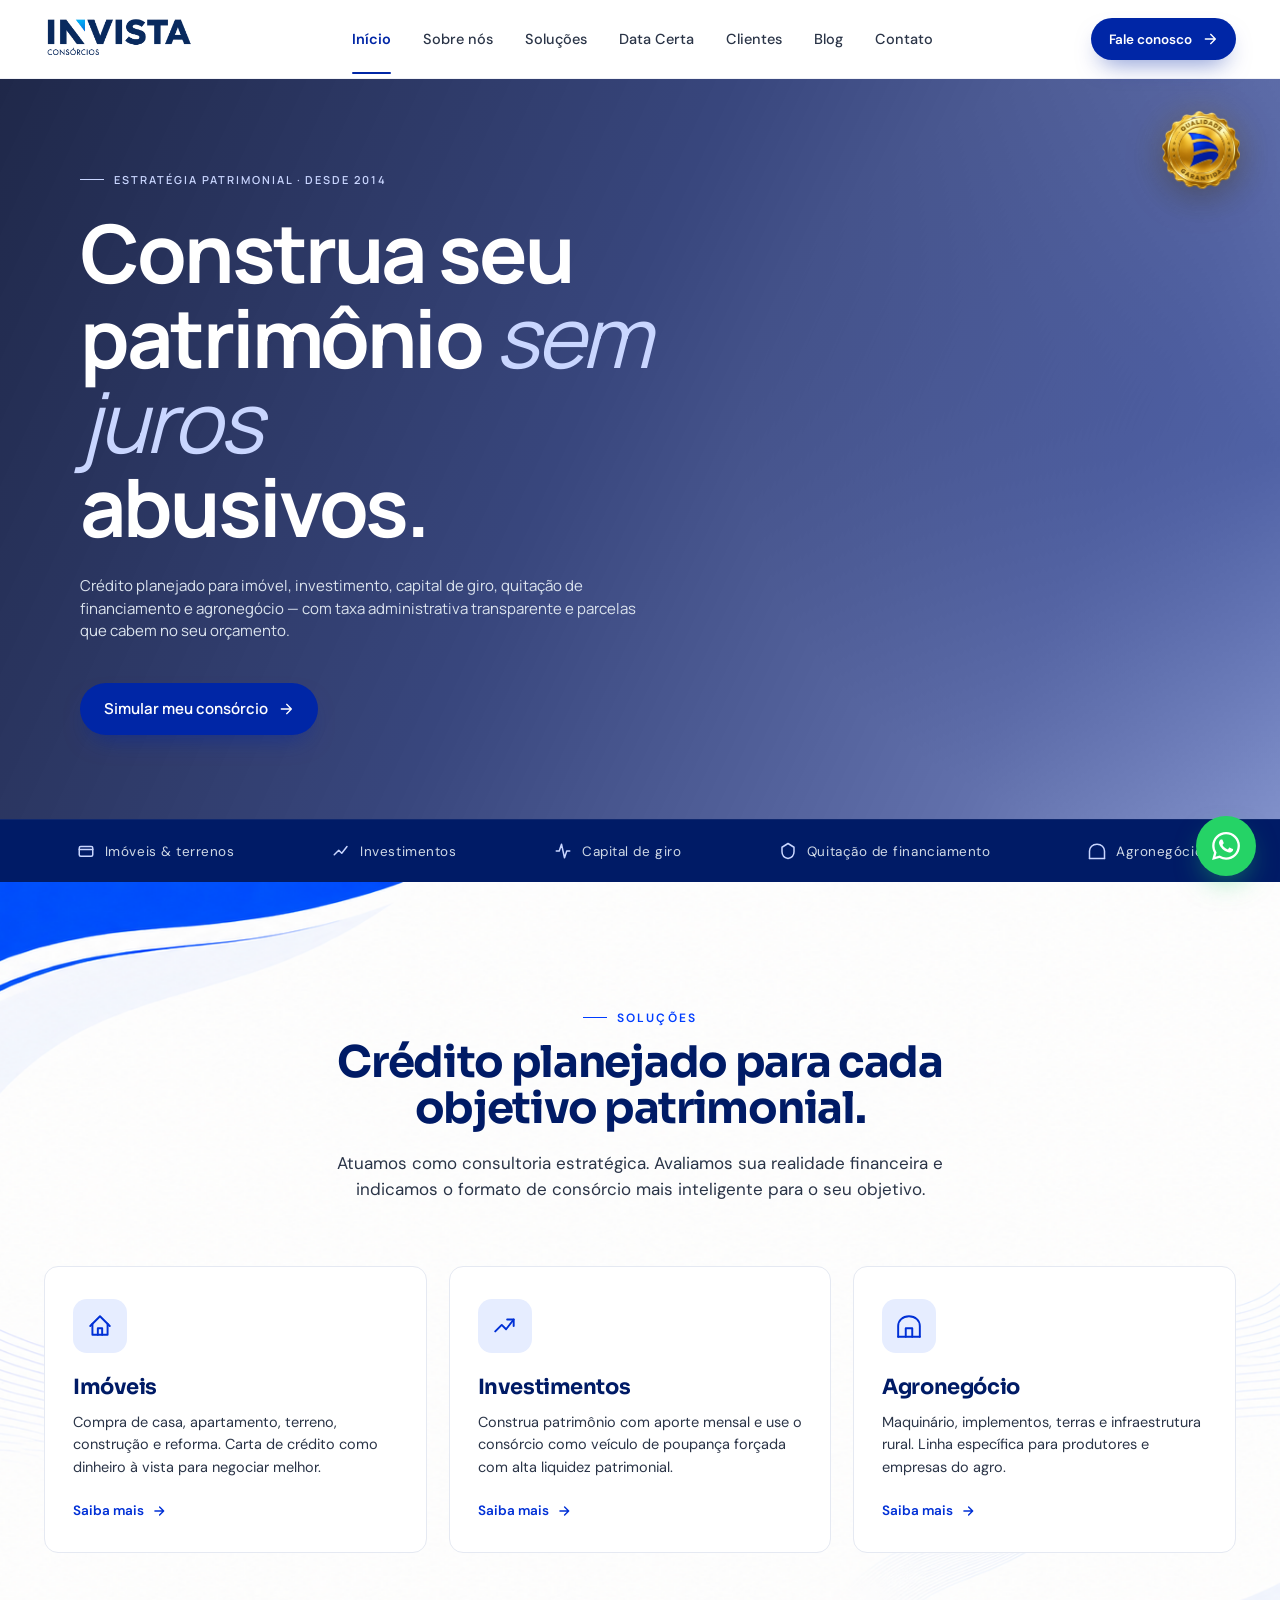
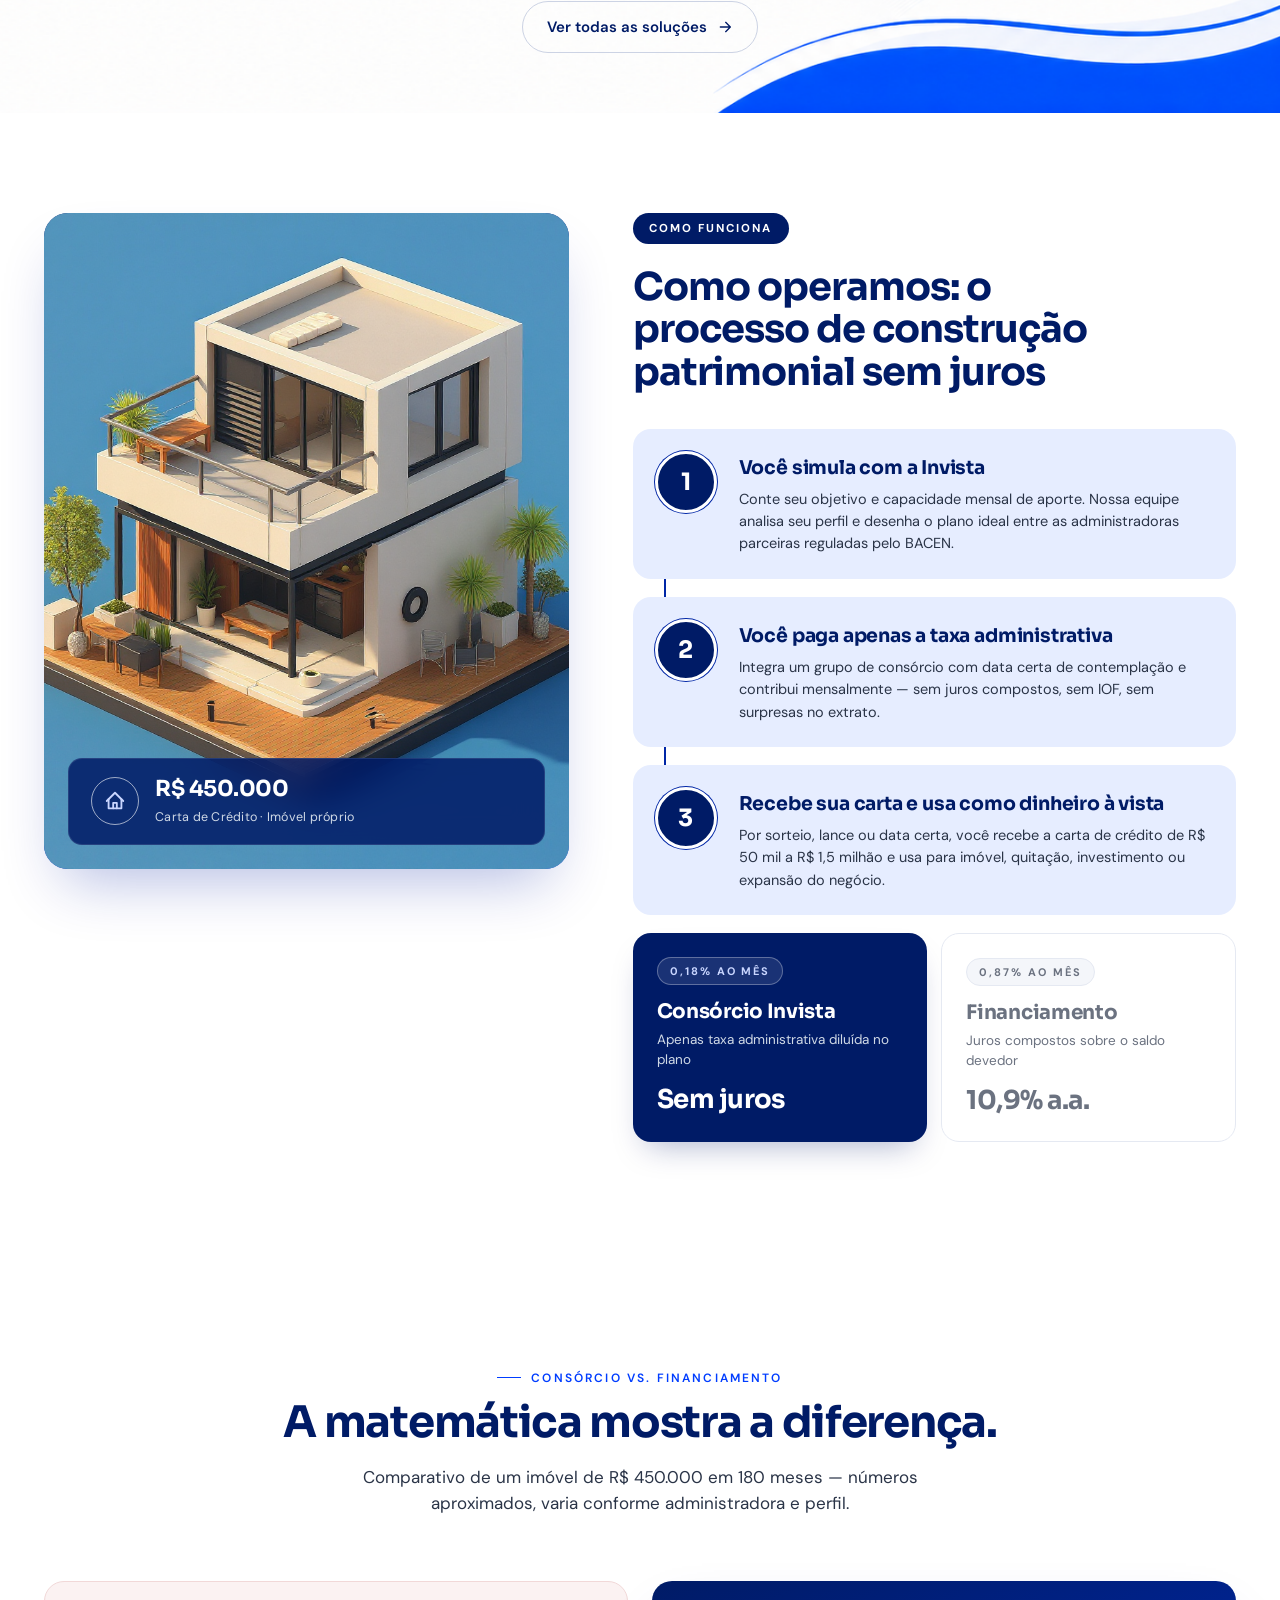
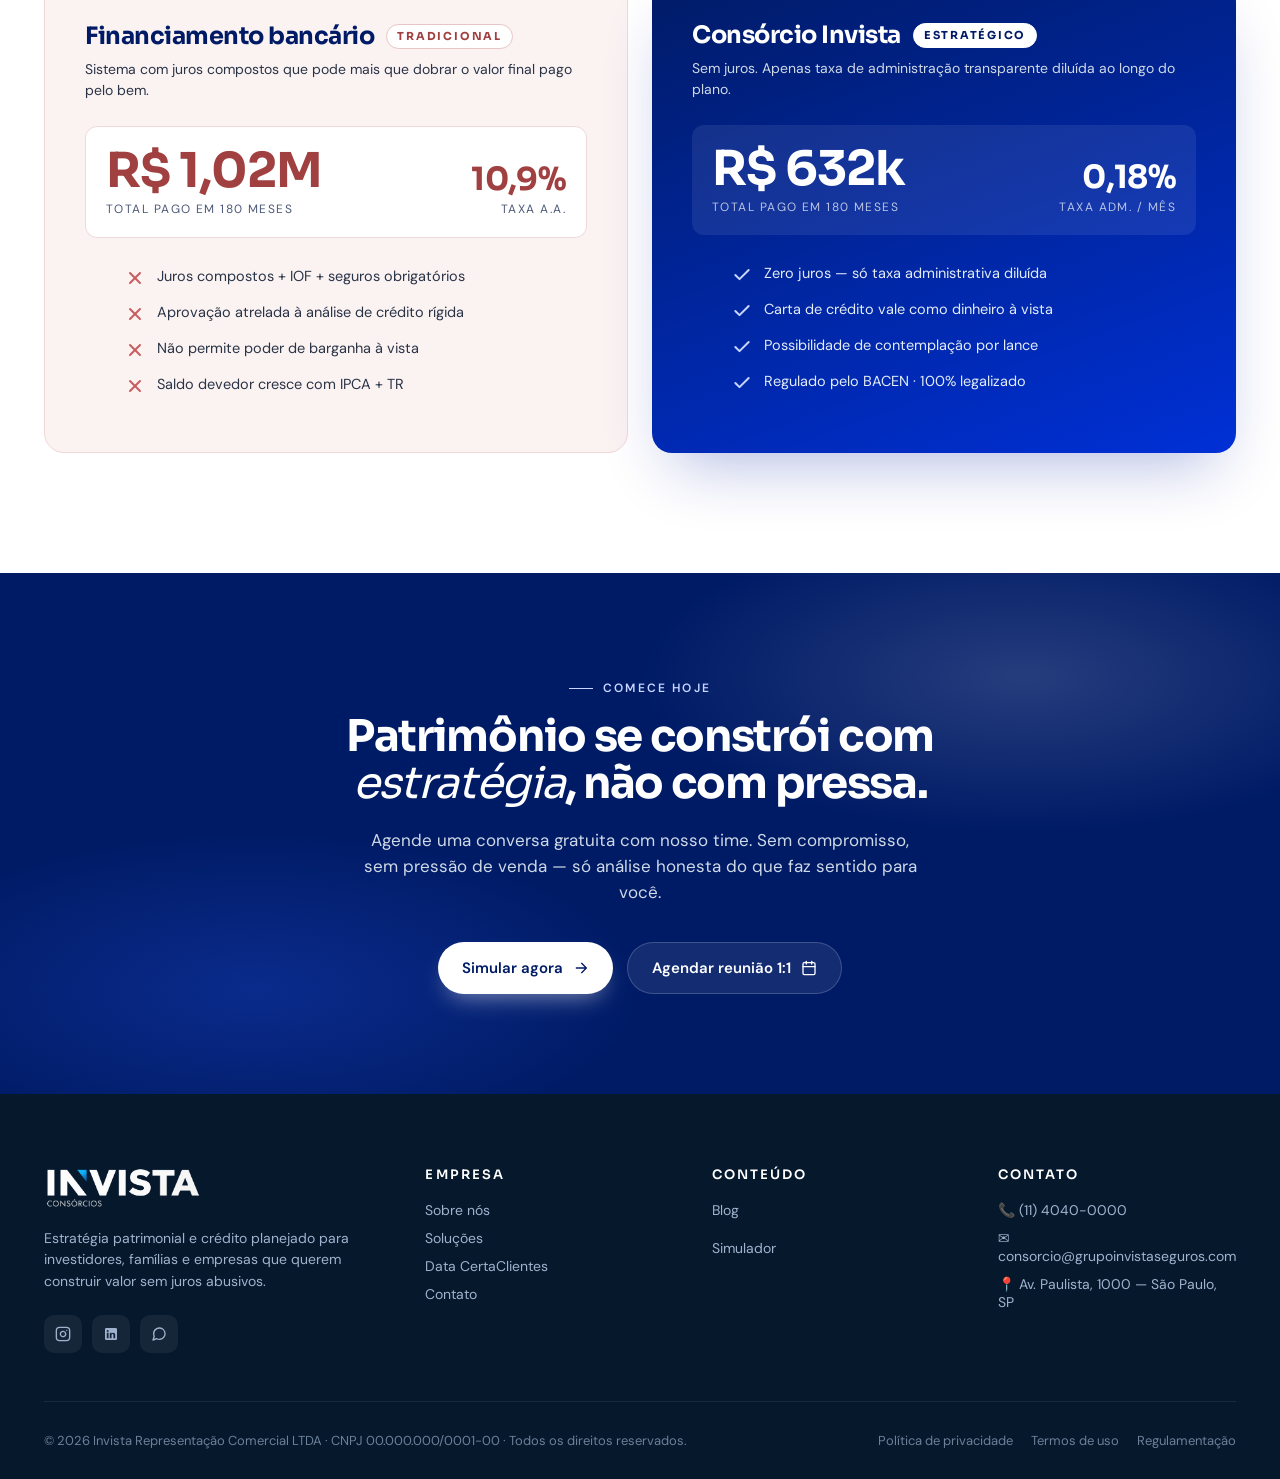
==== index.html @ 4f6252a8 "14355546" ====
<!doctype html>
<html lang="pt-BR">
<head>
<meta charset="utf-8" />
<meta name="viewport" content="width=device-width, initial-scale=1" />
<title>Invista Consórcios — Invista Consórcios</title>
<meta name="description" content="Construa patrimônio sem juros abusivos com a Invista Consórcios. Crédito planejado para imóveis, investimentos e agronegócio." />
<link rel="preconnect" href="https://fonts.googleapis.com">
<link rel="preconnect" href="https://fonts.gstatic.com" crossorigin>
<link href="https://fonts.googleapis.com/css2?family=Sora:wght@400;500;600;700;800&family=DM+Sans:wght@400;500;600;700&display=swap" rel="stylesheet">
<link rel="stylesheet" href="assets/styles.css">
</head>
<body><header class="nav"><div class="container row"><a href="index.html" class="logo" aria-label="Invista Consórcios"><img src="assets/ChatGPT Image 28 de mai. de 2026, 11_21_28 (1).png" alt="Invista Consórcios" /></a><nav class="links"><a href="index.html" class="active">Início</a><a href="sobre.html" class="">Sobre nós</a><a href="solucoes.html" class="">Soluções</a><a href="data-certa.html" class="">Data Certa</a><a href="clientes.html" class="">Clientes</a><a href="blog.html" class="">Blog</a><a href="contato.html" class="">Contato</a></nav><div class="nav-cta"><a href="contato.html" class="btn btn-primary btn-sm">Fale conosco<svg viewBox="0 0 24 24" fill="none" stroke="currentColor" stroke-width="2" stroke-linecap="round" stroke-linejoin="round"><path d="M5 12h14M13 5l7 7-7 7"/></svg></a></div><button class="nav-hamburger" aria-label="Menu" id="nav-hamburger"><span></span><span></span><span></span></button></div></header><div class="nav-overlay" id="nav-overlay"></div>
<section class="hero">
  <div class="hero-parallax-bg" aria-hidden="true"></div>
  <div class="hero-seal" aria-hidden="true"><img src="assets/selo-qualidade.png" alt="Qualidade Garantida" /></div>
  <div class="container grid">
    <span class="eyebrow">Estratégia Patrimonial · Desde 2014</span>
    <h1 class="hero-headline">Construa seu<br/>patrimônio <em>sem juros</em><br/>abusivos.</h1>
    <p class="hero-sub">Crédito planejado para imóvel, investimento, capital de giro, quitação de financiamento e agronegócio — com taxa administrativa transparente e parcelas que cabem no seu orçamento.</p>
    <div class="hero-ctas">
      <a href="#simulador" class="btn btn-primary">Simular meu consórcio
        <svg viewBox="0 0 24 24" fill="none" stroke="currentColor" stroke-width="2" stroke-linecap="round" stroke-linejoin="round"><path d="M5 12h14M13 5l7 7-7 7"/></svg>
      </a>
    </div>
  </div>
</section>

<div class="stripe">
  <div class="container row">
    <span><svg viewBox="0 0 24 24" fill="none" stroke="currentColor" stroke-width="2" stroke-linecap="round" stroke-linejoin="round"><rect x="3" y="6" width="18" height="13" rx="2"/><path d="M3 10h18"/></svg> Imóveis & terrenos</span>
    <span><svg viewBox="0 0 24 24" fill="none" stroke="currentColor" stroke-width="2" stroke-linecap="round" stroke-linejoin="round"><path d="M3 17l6-6 4 4 7-9"/></svg> Investimentos</span>
    <span><svg viewBox="0 0 24 24" fill="none" stroke="currentColor" stroke-width="2" stroke-linecap="round" stroke-linejoin="round"><path d="M3 12h4l3-9 4 18 3-9h4"/></svg> Capital de giro</span>
    <span><svg viewBox="0 0 24 24" fill="none" stroke="currentColor" stroke-width="2" stroke-linecap="round" stroke-linejoin="round"><path d="M12 2L4 7v6c0 5 3.5 8 8 9 4.5-1 8-4 8-9V7l-8-5z"/></svg> Quitação de financiamento</span>
    <span><svg viewBox="0 0 24 24" fill="none" stroke="currentColor" stroke-width="2" stroke-linecap="round" stroke-linejoin="round"><path d="M2 22V12c0-5 4-9 10-9s10 4 10 9v10"/><path d="M2 22h20"/></svg> Agronegócio</span>
  </div>
</div>

<section class="sec services" style="padding-bottom:60px">
  <div class="container">
    <div class="sec-head" style="text-align:center;margin-left:auto;margin-right:auto">
      <span class="eyebrow" style="justify-content:center">Soluções</span>
      <h2>Crédito planejado para cada<br/>objetivo patrimonial.</h2>
      <p style="margin-left:auto;margin-right:auto">Atuamos como consultoria estratégica. Avaliamos sua realidade financeira e indicamos o formato de consórcio mais inteligente para o seu objetivo.</p>
    </div>
    <div class="svc-grid">
      <a href="solucoes.html#imoveis" class="svc" style="text-decoration:none">
        <div class="ic"><svg viewBox="0 0 24 24" fill="none" stroke="currentColor" stroke-width="1.8" stroke-linecap="round" stroke-linejoin="round"><path d="M3 12l9-9 9 9"/><path d="M5 10v10h14V10"/><path d="M10 20v-6h4v6"/></svg></div>
        <h3>Imóveis</h3>
        <p>Compra de casa, apartamento, terreno, construção e reforma. Carta de crédito como dinheiro à vista para negociar melhor.</p>
        <span class="arrow">Saiba mais <svg viewBox="0 0 24 24" fill="none" stroke="currentColor" stroke-width="2.4" stroke-linecap="round" stroke-linejoin="round"><path d="M5 12h14M13 5l7 7-7 7"/></svg></span>
      </a>
      <a href="solucoes.html#investimento" class="svc" style="text-decoration:none">
        <div class="ic"><svg viewBox="0 0 24 24" fill="none" stroke="currentColor" stroke-width="1.8" stroke-linecap="round" stroke-linejoin="round"><path d="M3 17l6-6 4 4 7-9"/><path d="M14 6h6v6"/></svg></div>
        <h3>Investimentos</h3>
        <p>Construa patrimônio com aporte mensal e use o consórcio como veículo de poupança forçada com alta liquidez patrimonial.</p>
        <span class="arrow">Saiba mais <svg viewBox="0 0 24 24" fill="none" stroke="currentColor" stroke-width="2.4" stroke-linecap="round" stroke-linejoin="round"><path d="M5 12h14M13 5l7 7-7 7"/></svg></span>
      </a>
      <a href="solucoes.html#agro" class="svc" style="text-decoration:none">
        <div class="ic"><svg viewBox="0 0 24 24" fill="none" stroke="currentColor" stroke-width="1.8" stroke-linecap="round" stroke-linejoin="round"><path d="M2 22V12c0-5 4-9 10-9s10 4 10 9v10"/><path d="M2 22h20"/><path d="M9 22V14h6v8"/></svg></div>
        <h3>Agronegócio</h3>
        <p>Maquinário, implementos, terras e infraestrutura rural. Linha específica para produtores e empresas do agro.</p>
        <span class="arrow">Saiba mais <svg viewBox="0 0 24 24" fill="none" stroke="currentColor" stroke-width="2.4" stroke-linecap="round" stroke-linejoin="round"><path d="M5 12h14M13 5l7 7-7 7"/></svg></span>
      </a>
    </div>
    <div style="text-align:center;margin-top:48px"><a href="solucoes.html" class="btn btn-ghost">Ver todas as soluções <svg viewBox="0 0 24 24" fill="none" stroke="currentColor" stroke-width="2" stroke-linecap="round" stroke-linejoin="round"><path d="M5 12h14M13 5l7 7-7 7"/></svg></a></div>
  </div>
</section>

<!-- COMO FUNCIONA -->
<section class="cf-section">
  <div class="container">
    <div class="cf-grid">
      <div class="cf-image">
        <div class="cf-img-wrap">
          <div class="cf-illustration">
            <img src="assets/casa-isometrica.png" alt="Casa isométrica representando o patrimônio construído via consórcio" />
          </div>
          <div class="cf-price-tag">
            <div class="cf-pt-icon"><svg viewBox="0 0 24 24" fill="none" stroke="currentColor" stroke-width="2" stroke-linecap="round" stroke-linejoin="round"><path d="M3 12l9-9 9 9"/><path d="M5 10v10h14V10"/><path d="M10 20v-6h4v6"/></svg></div>
            <div class="cf-pt-text">
              <b>R$ 450.000</b>
              <span>Carta de Crédito · Imóvel próprio</span>
            </div>
          </div>
        </div>
      </div>

      <div class="cf-content">
        <span class="cf-pill">Como funciona</span>
        <h2 class="cf-title">Como operamos: o processo de construção patrimonial sem juros</h2>

        <div class="cf-steps">
          <div class="cf-step">
            <div class="cf-num">1</div>
            <div class="cf-step-body">
              <h3>Você simula com a Invista</h3>
              <p>Conte seu objetivo e capacidade mensal de aporte. Nossa equipe analisa seu perfil e desenha o plano ideal entre as administradoras parceiras reguladas pelo BACEN.</p>
            </div>
          </div>
          <div class="cf-step">
            <div class="cf-num">2</div>
            <div class="cf-step-body">
              <h3>Você paga apenas a taxa administrativa</h3>
              <p>Integra um grupo de consórcio com data certa de contemplação e contribui mensalmente — sem juros compostos, sem IOF, sem surpresas no extrato.</p>
            </div>
          </div>
          <div class="cf-step">
            <div class="cf-num">3</div>
            <div class="cf-step-body">
              <h3>Recebe sua carta e usa como dinheiro à vista</h3>
              <p>Por sorteio, lance ou data certa, você recebe a carta de crédito de R$ 50 mil a R$ 1,5 milhão e usa para imóvel, quitação, investimento ou expansão do negócio.</p>
            </div>
          </div>
        </div>

        <div class="cf-compare">
          <div class="cf-cmp-card primary">
            <div class="cf-cmp-rate">0,18% AO MÊS</div>
            <h4>Consórcio Invista</h4>
            <div class="cf-cmp-meta">Apenas taxa administrativa diluída no plano</div>
            <div class="cf-cmp-big">Sem juros</div>
          </div>
          <div class="cf-cmp-card muted">
            <div class="cf-cmp-rate">0,87% AO MÊS</div>
            <h4>Financiamento</h4>
            <div class="cf-cmp-meta">Juros compostos sobre o saldo devedor</div>
            <div class="cf-cmp-big">10,9% a.a.</div>
          </div>
        </div>
      </div>
    </div>
  </div>
</section>


<section class="sec vs">
  <div class="container">
    <div class="sec-head" style="text-align:center;margin-left:auto;margin-right:auto">
      <span class="eyebrow" style="justify-content:center">Consórcio vs. financiamento</span>
      <h2>A matemática mostra a diferença.</h2>
      <p style="margin-left:auto;margin-right:auto">Comparativo de um imóvel de R$ 450.000 em 180 meses — números aproximados, varia conforme administradora e perfil.</p>
    </div>
    <div class="vs-grid">

      <div class="vs-card vs-bad">
        <h3>Financiamento bancário <span class="tag">Tradicional</span></h3>
        <p>Sistema com juros compostos que pode mais que dobrar o valor final pago pelo bem.</p>
        <div class="vs-rates">
          <div>
            <div class="num">R$ 1,02M</div>
            <div class="lbl">Total pago em 180 meses</div>
          </div>
          <div style="text-align:right">
            <div class="num" style="font-size:32px">10,9%</div>
            <div class="lbl">Taxa a.a.</div>
          </div>
        </div>
        <ul class="vs-list">
          <li><svg viewBox="0 0 24 24" fill="none" stroke="currentColor" stroke-width="2.4" stroke-linecap="round" stroke-linejoin="round"><line x1="18" y1="6" x2="6" y2="18"/><line x1="6" y1="6" x2="18" y2="18"/></svg> Juros compostos + IOF + seguros obrigatórios</li>
          <li><svg viewBox="0 0 24 24" fill="none" stroke="currentColor" stroke-width="2.4" stroke-linecap="round" stroke-linejoin="round"><line x1="18" y1="6" x2="6" y2="18"/><line x1="6" y1="6" x2="18" y2="18"/></svg> Aprovação atrelada à análise de crédito rígida</li>
          <li><svg viewBox="0 0 24 24" fill="none" stroke="currentColor" stroke-width="2.4" stroke-linecap="round" stroke-linejoin="round"><line x1="18" y1="6" x2="6" y2="18"/><line x1="6" y1="6" x2="18" y2="18"/></svg> Não permite poder de barganha à vista</li>
          <li><svg viewBox="0 0 24 24" fill="none" stroke="currentColor" stroke-width="2.4" stroke-linecap="round" stroke-linejoin="round"><line x1="18" y1="6" x2="6" y2="18"/><line x1="6" y1="6" x2="18" y2="18"/></svg> Saldo devedor cresce com IPCA + TR</li>
        </ul>
      </div>

      <div class="vs-card vs-good">
        <h3>Consórcio Invista <span class="tag">Estratégico</span></h3>
        <p>Sem juros. Apenas taxa de administração transparente diluída ao longo do plano.</p>
        <div class="vs-rates">
          <div>
            <div class="num">R$ 632k</div>
            <div class="lbl">Total pago em 180 meses</div>
          </div>
          <div style="text-align:right">
            <div class="num" style="font-size:32px">0,18%</div>
            <div class="lbl">Taxa adm. / mês</div>
          </div>
        </div>
        <ul class="vs-list">
          <li><svg viewBox="0 0 24 24" fill="none" stroke="currentColor" stroke-width="2.4" stroke-linecap="round" stroke-linejoin="round"><polyline points="20 6 9 17 4 12"/></svg> Zero juros — só taxa administrativa diluída</li>
          <li><svg viewBox="0 0 24 24" fill="none" stroke="currentColor" stroke-width="2.4" stroke-linecap="round" stroke-linejoin="round"><polyline points="20 6 9 17 4 12"/></svg> Carta de crédito vale como dinheiro à vista</li>
          <li><svg viewBox="0 0 24 24" fill="none" stroke="currentColor" stroke-width="2.4" stroke-linecap="round" stroke-linejoin="round"><polyline points="20 6 9 17 4 12"/></svg> Possibilidade de contemplação por lance</li>
          <li><svg viewBox="0 0 24 24" fill="none" stroke="currentColor" stroke-width="2.4" stroke-linecap="round" stroke-linejoin="round"><polyline points="20 6 9 17 4 12"/></svg> Regulado pelo BACEN · 100% legalizado</li>
        </ul>
      </div>

    </div>
  </div>
</section>

<section class="cta-final" id="contato">
  <div class="container">
    <span class="eyebrow" style="justify-content:center">Comece hoje</span>
    <h2>Patrimônio se constrói com<br/><em>estratégia</em>, não com pressa.</h2>
    <p>Agende uma conversa gratuita com nosso time. Sem compromisso, sem pressão de venda — só análise honesta do que faz sentido para você.</p>
    <div class="btns">
      <a href="#simulador" class="btn btn-gold">Simular agora
        <svg viewBox="0 0 24 24" fill="none" stroke="currentColor" stroke-width="2" stroke-linecap="round" stroke-linejoin="round"><path d="M5 12h14M13 5l7 7-7 7"/></svg>
      </a>
      <a href="#" class="btn btn-ghost" style="background:rgba(255,255,255,.08);color:#fff;border-color:rgba(255,255,255,.18)">Agendar reunião 1:1
        <svg viewBox="0 0 24 24" fill="none" stroke="currentColor" stroke-width="2" stroke-linecap="round" stroke-linejoin="round"><rect x="3" y="4" width="18" height="18" rx="2"/><line x1="16" y1="2" x2="16" y2="6"/><line x1="8" y1="2" x2="8" y2="6"/><line x1="3" y1="10" x2="21" y2="10"/></svg>
      </a>
    </div>
  </div>
</section>
<footer><div class="container"><div class="foot-grid"><div><a href="index.html" class="logo" aria-label="Invista Consórcios"><img src="assets/invista-logo-white.png" alt="Invista Consórcios" /></a><p>Estratégia patrimonial e crédito planejado para investidores, famílias e empresas que querem construir valor sem juros abusivos.</p><div class="soc"><a href="#" aria-label="Instagram"><svg viewBox="0 0 24 24" fill="none" stroke="currentColor" stroke-width="2" stroke-linecap="round" stroke-linejoin="round"><rect x="2" y="2" width="20" height="20" rx="5"/><path d="M16 11.37A4 4 0 1 1 12.63 8 4 4 0 0 1 16 11.37z"/><line x1="17.5" y1="6.5" x2="17.51" y2="6.5"/></svg></a><a href="#" aria-label="LinkedIn"><svg viewBox="0 0 24 24" fill="currentColor"><path d="M19 3a2 2 0 0 1 2 2v14a2 2 0 0 1-2 2H5a2 2 0 0 1-2-2V5a2 2 0 0 1 2-2zM8.339 18.337V10.13H5.667v8.207zm-1.336-9.378a1.547 1.547 0 1 0 0-3.095 1.547 1.547 0 0 0 0 3.095zm11.336 9.378v-4.501c0-2.477-1.323-3.629-3.087-3.629a2.665 2.665 0 0 0-2.413 1.325v-1.402H10.18c.034.74 0 8.207 0 8.207h2.659v-4.583a1.815 1.815 0 0 1 .088-.649 1.456 1.456 0 0 1 1.364-.973c.964 0 1.348.734 1.348 1.81v4.395z"/></svg></a><a href="#" aria-label="WhatsApp"><svg viewBox="0 0 24 24" fill="none" stroke="currentColor" stroke-width="2" stroke-linecap="round" stroke-linejoin="round"><path d="M21 11.5a8.38 8.38 0 0 1-.9 3.8 8.5 8.5 0 0 1-7.6 4.7 8.38 8.38 0 0 1-3.8-.9L3 21l1.9-5.7a8.38 8.38 0 0 1-.9-3.8 8.5 8.5 0 0 1 4.7-7.6 8.38 8.38 0 0 1 3.8-.9h.5a8.48 8.48 0 0 1 8 8z"/></svg></a></div></div><div><h4>Empresa</h4><ul><li><a href="sobre.html">Sobre nós</a></li><li><a href="solucoes.html">Soluções</a></li><li><a href="data-certa.html" class="">Data Certa</a><a href="clientes.html">Clientes</a></li><li><a href="contato.html">Contato</a></li></ul></div><div><h4>Conteúdo</h4><ul><li><a href="blog.html">Blog</a></li><li></li><li><a href="index.html#simulador">Simulador</a></li></ul></div><div><h4>Contato</h4><ul><li>📞 (11) 4040-0000</li><li>✉ <a href="mailto:consorcio@grupoinvistaseguros.com">consorcio@grupoinvistaseguros.com</a></li><li>📍 Av. Paulista, 1000 — São Paulo, SP</li></ul></div></div><div class="foot-bottom"><div>© 2026 Invista Representação Comercial LTDA · CNPJ 00.000.000/0001-00 · Todos os direitos reservados.</div><div class="legal"><a href="#">Política de privacidade</a><a href="#">Termos de uso</a><a href="#">Regulamentação</a></div></div></div></footer><a class="wa" href="#" aria-label="WhatsApp"><svg viewBox="0 0 24 24" fill="currentColor"><path d="M17.472 14.382c-.297-.149-1.758-.867-2.03-.967-.273-.099-.471-.148-.67.15-.197.297-.767.966-.94 1.164-.173.199-.347.223-.644.075-.297-.15-1.255-.463-2.39-1.475-.883-.788-1.48-1.761-1.653-2.059-.173-.297-.018-.458.13-.606.134-.133.298-.347.446-.52.149-.174.198-.298.298-.497.099-.198.05-.371-.025-.52-.075-.149-.669-1.612-.916-2.207-.242-.579-.487-.5-.669-.51-.173-.008-.371-.01-.57-.01-.198 0-.52.074-.792.372-.272.297-1.04 1.016-1.04 2.479 0 1.462 1.065 2.875 1.213 3.074.149.198 2.096 3.2 5.077 4.487.709.306 1.262.489 1.694.625.712.227 1.36.195 1.871.118.571-.085 1.758-.719 2.006-1.413.248-.694.248-1.289.173-1.413-.074-.124-.272-.198-.57-.347m-5.421 7.403h-.004a9.87 9.87 0 0 1-5.031-1.378l-.361-.214-3.741.982.998-3.648-.235-.374a9.86 9.86 0 0 1-1.51-5.26c.001-5.45 4.436-9.884 9.888-9.884 2.64 0 5.122 1.03 6.988 2.898a9.825 9.825 0 0 1 2.893 6.994c-.003 5.45-4.437 9.884-9.885 9.884m8.413-18.297A11.815 11.815 0 0 0 12.05 0C5.495 0 .16 5.335.157 11.892c0 2.096.547 4.142 1.588 5.945L.057 24l6.305-1.654a11.882 11.882 0 0 0 5.683 1.448h.005c6.554 0 11.89-5.335 11.893-11.893A11.821 11.821 0 0 0 20.464 3.488"/></svg></a><script src="assets/sim.js"></script></body></html>
---- assets/styles.css ----
@import url('https://fonts.googleapis.com/css2?family=Manrope:wght@400;500;600;700;800&display=swap');

:root{
    --azul-900:#001B66;
    --azul-800:#0026A6;
    --azul-700:#0030D6;
    --azul-600:#003DFF;
    --azul-500:#2A5BFF;
    --azul-50:#E6EDFF;
    --gold:#FFFFFF;
    --gold-soft:#C9D6FF;
    --cinza-50:#F4F6FA;
    --cinza-100:#E5E9F2;
    --cinza-200:#CCD3E4;
    --cinza-500:#6B7280;
    --cinza-700:#2A3447;
    --tinta:#001340;
    --branco:#FFFFFF;
    --radius:14px;
    --shadow-sm:0 1px 2px rgba(0,30,160,.06), 0 1px 1px rgba(0,30,160,.04);
    --shadow-md:0 10px 30px -10px rgba(0,30,160,.18), 0 4px 12px -4px rgba(0,30,160,.10);
    --shadow-lg:0 30px 60px -20px rgba(0,30,160,.30);
  }
  *{box-sizing:border-box}
  html,body{margin:0;padding:0;background:var(--branco);color:var(--tinta);font-family:'DM Sans',system-ui,sans-serif;-webkit-font-smoothing:antialiased;text-rendering:optimizeLegibility}
  body{overflow-x:hidden}
  a{color:inherit;text-decoration:none}
  h1,h2,h3,h4{font-family:'Sora',sans-serif;font-weight:700;letter-spacing:-0.02em;margin:0;color:var(--azul-900)}
  h1{font-size:clamp(40px, 5.6vw, 76px);line-height:1.02;letter-spacing:-0.035em}
  .hero h1{font-size:clamp(45px, 6.3vw, 84px)}
  .hero-sub{font-size:15px !important}
  .hero .eyebrow{font-size:11px}
  h2{font-size:clamp(30px, 3.4vw, 50px);line-height:1.06;letter-spacing:-0.03em}
  h3{font-size:clamp(20px, 1.6vw, 26px);line-height:1.2}
  p{margin:0;line-height:1.55;color:var(--cinza-700)}
  .serif{font-family:inherit;font-weight:400;font-style:italic;letter-spacing:-0.01em}
  .container{max-width:1240px;margin:0 auto;padding:0 24px}
  .eyebrow{display:inline-flex;align-items:center;gap:10px;font-family:'DM Sans';font-size:12px;font-weight:600;letter-spacing:0.18em;text-transform:uppercase;color:var(--azul-600)}
  .eyebrow::before{content:"";width:24px;height:1px;background:var(--azul-600)}
  .btn{display:inline-flex;align-items:center;gap:10px;height:52px;padding:0 24px;border-radius:999px;font-family:'DM Sans';font-weight:600;font-size:15px;cursor:pointer;border:0;transition:transform .15s ease, box-shadow .15s ease, background .15s ease;white-space:nowrap}
  .btn-primary{background:var(--azul-800);color:#fff;box-shadow:0 12px 24px -10px rgba(0,38,166,.55)}
  .btn-primary:hover{background:var(--azul-700);transform:translateY(-1px);box-shadow:0 18px 30px -10px rgba(0,38,166,.6)}
  .btn-ghost{background:transparent;color:var(--azul-900);border:1px solid var(--cinza-200)}
  .btn-ghost:hover{border-color:var(--azul-800);color:var(--azul-800)}
  .btn-gold{background:var(--gold);color:var(--azul-900);box-shadow:0 12px 24px -10px rgba(255,255,255,.5)}
  .btn-gold:hover{background:#E6EDFF;transform:translateY(-1px)}
  .btn svg{width:16px;height:16px}

  /* TOP BAR */
  .topbar{background:var(--azul-900);color:#cfd9e6;font-size:13px}
  .topbar .row{display:flex;justify-content:space-between;align-items:center;height:38px;gap:24px}
  .topbar .left{display:flex;gap:22px;align-items:center}
  .topbar .left span{display:inline-flex;align-items:center;gap:8px}
  .topbar .right{display:flex;gap:18px;align-items:center;color:#9fb3ce}
  .dot{width:6px;height:6px;border-radius:50%;background:#5BD0A0;box-shadow:0 0 0 4px rgba(91,208,160,.18)}

  /* NAV */
  header.nav{position:sticky;top:0;z-index:50;background:rgba(255,255,255,.85);backdrop-filter:saturate(160%) blur(14px);border-bottom:1px solid rgba(0,27,102,.06)}
  .nav .row{display:flex;align-items:center;justify-content:space-between;height:78px}
  .logo{display:flex;align-items:center}
  .logo img{height:50px;width:auto;display:block}
  footer .logo img{height:44px}
  nav.links{display:flex;gap:32px}
  nav.links a{font-size:14.5px;color:var(--cinza-700);font-weight:500;transition:color .15s}
  nav.links a:hover{color:var(--azul-800)}
  .nav-cta{display:flex;gap:10px;align-items:center}
  .btn-sm{height:42px;padding:0 18px;font-size:13.5px}

  /* HERO */
  .hero,.hero h1,.hero p,.hero .eyebrow,.hero .btn{font-family:'Manrope',sans-serif}
  .hero h1 em{font-family:inherit}
  .hero{position:relative;overflow:hidden;color:#fff;isolation:isolate;min-height:calc(100vh - 78px - 82px);display:flex;align-items:center}
  .hero::before{content:"";position:absolute;inset:0;z-index:-2}
  .hero-parallax-bg{position:absolute;top:-20%;left:0;width:100%;height:140%;background-image:url('hero-bg.png');background-size:cover;background-position:center 35%;filter:saturate(.9);z-index:-2;will-change:transform;pointer-events:none}
  .hero::after{content:"";position:absolute;inset:0;background:
    linear-gradient(115deg, rgba(0,10,48,.88) 0%, rgba(0,18,88,.78) 45%, rgba(0,24,120,.62) 80%, rgba(0,32,150,.48) 100%),
    radial-gradient(60% 80% at 100% 50%, rgba(0,20,90,.30), transparent 70%);
    z-index:-1}
  .hero .grid{padding:48px 0;max-width:760px;position:relative;z-index:1;width:100%}
  @media (min-width:981px){
    .hero .container{margin-left:80px;margin-right:0}
    .hero .grid{padding:48px 10px 48px 0}
    .hero-headline{font-size:70px;margin:54px 10px 0 0}
    .hero-sub{margin:28px 100px 0 0 !important}
  }
  .hero .eyebrow{color:var(--gold-soft)}
  .hero .eyebrow::before{background:var(--gold-soft)}
  .hero h1{color:#fff}
  .hero-headline{margin-top:24px;color:#fff}
  .hero-headline em{font-family:inherit;font-weight:400;font-style:italic;color:var(--gold-soft);font-size:1.04em}
  .hero-sub{margin-top:28px;font-size:19px;max-width:560px;color:#dbe4ee;line-height:1.5}
  .hero-ctas{margin-top:40px;display:flex;gap:14px;flex-wrap:wrap}
  .hero .btn-ghost{background:rgba(255,255,255,.08);color:#fff;border-color:rgba(255,255,255,.22);backdrop-filter:blur(8px)}
  .hero .btn-ghost:hover{background:rgba(255,255,255,.14);border-color:rgba(255,255,255,.4);color:#fff}

  /* HERO SEAL — Qualidade Garantida */
  .hero-seal{position:absolute;top:32px;right:40px;width:78px;height:78px;z-index:2;animation:seal-float 5.5s ease-in-out infinite}
  .hero-seal img{width:100%;height:100%;object-fit:contain;filter:drop-shadow(0 8px 18px rgba(0,0,0,.35)) drop-shadow(0 0 14px rgba(214,176,98,.22))}
  @keyframes seal-float{0%,100%{transform:translateY(0) rotate(-3deg)}50%{transform:translateY(-6px) rotate(2deg)}}
  @media (max-width:980px){
    .hero-seal{top:16px;right:16px;width:58px;height:58px}
  }

  /* HERO VISUAL */
  .hero-visual{position:relative;height:560px}
  .card-stack{position:absolute;inset:0}
  .visual-card{position:absolute;background:#fff;border-radius:18px;box-shadow:var(--shadow-lg);border:1px solid rgba(0,27,102,.06);overflow:hidden}
  .vc-main{top:30px;left:0;width:84%;height:360px;display:flex;flex-direction:column}
  .vc-head{padding:18px 22px;background:linear-gradient(135deg,var(--azul-900),var(--azul-700));color:#fff;display:flex;justify-content:space-between;align-items:center}
  .vc-head .chip{font-size:10.5px;letter-spacing:.18em;text-transform:uppercase;color:#a9c1dc}
  .vc-body{padding:24px;flex:1;display:flex;flex-direction:column;gap:18px}
  .vc-amount{font-family:'Sora';font-size:46px;font-weight:700;color:var(--azul-900);letter-spacing:-0.03em;line-height:1}
  .vc-amount small{font-size:18px;font-weight:500;color:var(--cinza-500);margin-right:6px}
  .vc-meta{display:grid;grid-template-columns:1fr 1fr;gap:14px;border-top:1px solid var(--cinza-100);padding-top:18px}
  .vc-meta div small{display:block;font-size:11px;letter-spacing:.14em;text-transform:uppercase;color:var(--cinza-500);margin-bottom:6px}
  .vc-meta div b{font-family:'Sora';font-size:18px;color:var(--azul-900)}
  .vc-bar{height:6px;background:var(--cinza-100);border-radius:99px;overflow:hidden;position:relative}
  .vc-bar i{display:block;height:100%;width:62%;background:linear-gradient(90deg,var(--azul-600),var(--azul-800));border-radius:99px}
  .vc-bar-label{display:flex;justify-content:space-between;font-size:12px;color:var(--cinza-500);margin-bottom:8px}
  .vc-stat{position:absolute;right:-20px;bottom:30px;width:62%;background:#fff;border-radius:16px;padding:20px 22px;box-shadow:var(--shadow-md);border:1px solid rgba(0,27,102,.06);display:flex;gap:16px;align-items:center}
  .vc-stat .ic{width:48px;height:48px;border-radius:12px;background:var(--azul-50);color:var(--azul-700);display:grid;place-items:center;flex-shrink:0}
  .vc-stat .ic svg{width:24px;height:24px}
  .vc-stat .t{font-family:'Sora';font-weight:700;color:var(--azul-900);font-size:17px;line-height:1.2;margin-bottom:4px}
  .vc-stat .s{font-size:12.5px;color:var(--cinza-500)}
  .vc-badge{position:absolute;top:-12px;right:30px;background:var(--gold);color:var(--azul-900);font-size:11px;letter-spacing:.16em;text-transform:uppercase;font-weight:700;padding:8px 14px;border-radius:99px;box-shadow:var(--shadow-md);transform:rotate(-3deg)}

  /* STRIPE */
  .stripe{background:var(--azul-900);color:#cfd9e6;padding:22px 0;border-top:1px solid rgba(255,255,255,.06)}
  .stripe .row{display:flex;justify-content:space-around;gap:32px;flex-wrap:wrap;align-items:center;font-size:13.5px;letter-spacing:.04em}
  .stripe .row span{display:inline-flex;align-items:center;gap:10px}
  .stripe svg{width:18px;height:18px;color:var(--gold-soft)}

  /* SECTION */
  section.sec{padding:120px 0;position:relative}
  .sec-head{max-width:760px;margin-bottom:64px}
  .sec-head h2{margin-top:14px}
  .sec-head p{margin-top:18px;font-size:17px;color:var(--cinza-700);max-width:620px}

  /* SERVICES */
  .services{background:#fff url('solucoes-bg.png') center/cover no-repeat;position:relative}
  .svc-grid{display:grid;grid-template-columns:repeat(3,1fr);gap:22px}
  .svc{background:#fff;border:1px solid var(--cinza-100);border-radius:var(--radius);padding:32px 28px;transition:all .25s;position:relative;overflow:hidden;cursor:pointer}
  .svc::after{content:"";position:absolute;left:0;right:0;bottom:0;height:3px;background:linear-gradient(90deg,var(--azul-700),var(--azul-500));transform:scaleX(0);transform-origin:left;transition:transform .35s}
  .svc:hover{transform:translateY(-4px);box-shadow:var(--shadow-md);border-color:transparent}
  .svc:hover::after{transform:scaleX(1)}
  .svc .ic{width:54px;height:54px;border-radius:14px;background:var(--azul-50);color:var(--azul-700);display:grid;place-items:center;margin-bottom:22px;transition:all .25s}
  .svc:hover .ic{background:var(--azul-800);color:#fff}
  .svc .ic svg{width:26px;height:26px}
  .svc h3{margin-bottom:10px;font-size:21px}
  .svc p{font-size:14.5px;color:var(--cinza-700)}
  .svc .arrow{margin-top:24px;display:inline-flex;align-items:center;gap:8px;font-size:13.5px;font-weight:600;color:var(--azul-700)}
  .svc .arrow svg{width:14px;height:14px;transition:transform .2s}
  .svc:hover .arrow svg{transform:translateX(3px)}

  /* HOW IT WORKS */
  .how{background:var(--azul-900);color:#fff;position:relative;overflow:hidden}
  .how::before{content:"";position:absolute;width:600px;height:600px;border-radius:50%;background:radial-gradient(circle, rgba(42,91,255,.25), transparent 60%);right:-200px;top:-200px}
  .how::after{content:"";position:absolute;width:400px;height:400px;border-radius:50%;background:radial-gradient(circle, rgba(255,255,255,.12), transparent 60%);left:-100px;bottom:-100px}
  .how .container{position:relative;z-index:1}
  .how h2{color:#fff}
  .how .eyebrow{color:var(--gold-soft)}
  .how .eyebrow::before{background:var(--gold-soft)}
  .how p{color:#a9c1dc}
  .how .sec-head p{color:#cfd9e6}
  .steps{display:grid;grid-template-columns:repeat(4,1fr);gap:24px;margin-top:24px}
  .step{position:relative;overflow:hidden;background:rgba(255,255,255,.04);border:1px solid rgba(255,255,255,.08);border-radius:16px;padding:32px 28px;transition:border-color .35s ease,box-shadow .35s ease}
  .step::before{content:"";position:absolute;width:240px;height:240px;border-radius:50%;background:radial-gradient(circle,rgba(42,91,255,.6),transparent 70%);top:-90px;left:-90px;opacity:0;transition:opacity .4s ease;pointer-events:none;z-index:0}
  .step:hover::before{opacity:1}
  .step:hover{border-color:rgba(42,91,255,.35);box-shadow:0 0 40px -8px rgba(42,91,255,.35)}
  .step-num{font-family:'Sora',sans-serif;font-size:56px;font-weight:800;line-height:1;color:#fff;letter-spacing:-0.04em;margin-bottom:20px;position:relative;z-index:1;font-style:normal;transition:color .35s ease,text-shadow .35s ease}
  .step:hover .step-num{color:#fff;text-shadow:0 0 18px rgba(42,91,255,1),0 0 40px rgba(42,91,255,.6)}
  .step h3{color:#fff;font-size:20px;margin-bottom:12px;position:relative;z-index:1}
  .step p{font-size:14.5px;color:#a9c1dc;line-height:1.6;position:relative;z-index:1}

  /* SIMULATOR */
  .simulator{background:linear-gradient(180deg,var(--cinza-50) 0%,#fff 100%);position:relative;overflow:hidden}
  .sim-shell{display:grid;grid-template-columns:380px 1fr;gap:0;background:#fff;border-radius:24px;box-shadow:var(--shadow-lg);overflow:hidden;border:1px solid rgba(0,27,102,.06)}
  .sim-side{background:linear-gradient(160deg,var(--azul-900),var(--azul-700));color:#fff;padding:48px 36px;position:relative;overflow:hidden;display:flex;flex-direction:column}
  .sim-side::after{content:"";position:absolute;width:300px;height:300px;border-radius:50%;background:radial-gradient(circle,rgba(255,255,255,.18),transparent 60%);right:-120px;bottom:-120px}
  .sim-side .eyebrow{color:var(--gold-soft);position:relative;z-index:1}
  .sim-side .eyebrow::before{background:var(--gold-soft)}
  .sim-side h2{color:#fff;font-size:36px;margin-top:18px;position:relative;z-index:1}
  .sim-side > p{margin-top:18px;color:#cfd9e6;font-size:15px;position:relative;z-index:1}
  .sim-feat{margin-top:auto;display:flex;flex-direction:column;gap:14px;padding-top:36px;position:relative;z-index:1}
  .sim-feat div{display:flex;align-items:flex-start;gap:12px;font-size:14px;color:#e3ecf6}
  .sim-feat svg{width:18px;height:18px;color:var(--gold-soft);flex-shrink:0;margin-top:2px}
  .sim-trust{margin-top:24px;padding-top:24px;border-top:1px solid rgba(255,255,255,.12);display:flex;gap:18px;align-items:center;font-size:12px;color:#9fb3ce;position:relative;z-index:1}
  .sim-trust svg{width:24px;height:24px;color:var(--gold-soft)}

  /* Administradora parceira (PortoBank) */
  .sim-partner{margin-top:28px;padding:22px 20px;border-radius:14px;background:rgba(255,255,255,.07);border:1px solid rgba(255,255,255,.10);position:relative;z-index:1}
  .sim-partner .sp-label{font-size:10.5px;letter-spacing:.22em;text-transform:uppercase;color:var(--gold-soft);font-weight:700;margin-bottom:14px}
  .sim-partner .sp-logo{display:block;height:34px;width:auto;max-width:100%;margin-bottom:16px;filter:drop-shadow(0 2px 6px rgba(0,0,0,.18))}
  .sim-partner .sp-note{display:flex;align-items:center;gap:10px;font-size:12.5px;color:#cfd9e6;padding-top:14px;border-top:1px solid rgba(255,255,255,.10);line-height:1.4}
  .sim-partner .sp-note svg{width:16px;height:16px;color:var(--gold-soft);flex-shrink:0}
  .sim-partner .sp-note b{color:#fff;font-weight:600}

  /* simulator main */
  .sim-main{padding:44px 48px;display:flex;flex-direction:column;gap:28px}
  .sim-tabs{display:flex;gap:8px;background:var(--cinza-50);padding:6px;border-radius:12px;border:1px solid var(--cinza-100)}
  .sim-tab{flex:1;padding:12px 10px;border-radius:8px;font-family:'DM Sans';font-weight:600;font-size:13.5px;color:var(--cinza-500);cursor:pointer;border:0;background:transparent;display:flex;align-items:center;justify-content:center;gap:8px;transition:all .15s}
  .sim-tab svg{width:16px;height:16px}
  .sim-tab:hover{color:var(--azul-700)}
  .sim-tab.active{background:#fff;color:var(--azul-800);box-shadow:0 1px 3px rgba(0,27,102,.08), 0 0 0 1px rgba(0,27,102,.04)}

  .sim-field{display:flex;flex-direction:column;gap:10px}
  .sim-field-head{display:flex;justify-content:space-between;align-items:baseline}
  .sim-field-head label{font-family:'DM Sans';font-weight:600;font-size:13px;color:var(--cinza-700);letter-spacing:.02em}
  .sim-field-head .val{font-family:'Sora';font-weight:700;font-size:22px;color:var(--azul-900);letter-spacing:-0.02em}
  .sim-field-head .val small{font-size:13px;color:var(--cinza-500);font-weight:500;margin-right:4px}
  input[type=range].sim-range{-webkit-appearance:none;width:100%;height:6px;background:linear-gradient(90deg,var(--azul-700) var(--p,30%),var(--cinza-100) var(--p,30%));border-radius:99px;outline:none;cursor:pointer}
  input[type=range].sim-range::-webkit-slider-thumb{-webkit-appearance:none;width:22px;height:22px;border-radius:50%;background:#fff;border:3px solid var(--azul-800);box-shadow:0 2px 8px rgba(0,38,166,.25);cursor:grab;transition:transform .12s}
  input[type=range].sim-range::-webkit-slider-thumb:active{transform:scale(1.1);cursor:grabbing}
  input[type=range].sim-range::-moz-range-thumb{width:22px;height:22px;border-radius:50%;background:#fff;border:3px solid var(--azul-800);box-shadow:0 2px 8px rgba(0,38,166,.25);cursor:grab}
  .sim-range-marks{display:flex;justify-content:space-between;font-size:11px;color:var(--cinza-500);margin-top:2px}

  .sim-result{background:linear-gradient(160deg,var(--azul-900),var(--azul-700));color:#fff;border-radius:16px;padding:28px;position:relative;overflow:hidden}
  .sim-result::before{content:"";position:absolute;width:200px;height:200px;border-radius:50%;background:radial-gradient(circle,rgba(255,255,255,.22),transparent 60%);right:-60px;top:-60px}
  .sim-result .lbl{font-size:11.5px;letter-spacing:.18em;text-transform:uppercase;color:var(--gold-soft);font-weight:600}
  .sim-result .big{font-family:'Sora';font-size:46px;font-weight:700;letter-spacing:-0.03em;line-height:1;margin-top:10px;display:flex;align-items:baseline;gap:6px}
  .sim-result .big small{font-size:18px;font-weight:500;color:#a9c1dc}
  .sim-result .note{font-size:13px;color:#cfd9e6;margin-top:8px}
  .sim-result .row{display:grid;grid-template-columns:repeat(3,1fr);gap:18px;margin-top:24px;padding-top:24px;border-top:1px solid rgba(255,255,255,.12);position:relative;z-index:1}
  .sim-result .row div{display:flex;flex-direction:column;gap:6px}
  .sim-result .row .k{font-size:11px;letter-spacing:.14em;text-transform:uppercase;color:#9fb3ce}
  .sim-result .row .v{font-family:'Sora';font-weight:600;font-size:16px;color:#fff}
  .sim-result .row .v.savings{color:var(--gold-soft)}

  .sim-actions{display:flex;flex-direction:column;gap:14px}
  .sim-form{display:grid;grid-template-columns:1fr 1fr;gap:12px}
  .sim-form .full{grid-column:1/-1}
  .sim-input{display:flex;flex-direction:column;gap:6px}
  .sim-input label{font-size:12px;font-weight:600;color:var(--cinza-700);letter-spacing:.02em}
  .sim-input input{padding:13px 14px;border-radius:10px;border:1px solid var(--cinza-100);background:#fff;font-family:'DM Sans';font-size:14px;color:var(--azul-900);outline:none;transition:border-color .15s, box-shadow .15s}
  .sim-input input:focus{border-color:var(--azul-600);box-shadow:0 0 0 4px rgba(0,61,255,.10)}
  .sim-submit{display:flex;gap:12px;align-items:center;flex-wrap:wrap;justify-content:space-between;margin-top:4px}
  .sim-submit .legal{font-size:11.5px;color:var(--cinza-500);max-width:280px;line-height:1.45}
  .sim-official{font-size:12.5px;color:var(--cinza-500);text-align:center;border-top:1px dashed var(--cinza-100);padding-top:16px;margin-top:4px}
  .sim-official a{color:var(--azul-700);font-weight:600;text-decoration:underline;text-decoration-color:var(--cinza-200);text-underline-offset:3px}
  .sim-official a:hover{text-decoration-color:var(--azul-700)}

  /* Sem/Com seguro toggle */
  .seg-toggle{display:flex;gap:6px;background:var(--cinza-50);padding:6px;border-radius:12px;border:1px solid var(--cinza-100);width:fit-content;margin:0 auto}
  .seg-opt{padding:10px 22px;border-radius:8px;border:0;background:transparent;font-family:'DM Sans';font-weight:600;font-size:13px;color:var(--cinza-500);cursor:pointer;transition:all .15s}
  .seg-opt:hover{color:var(--azul-800)}
  .seg-opt.active{background:var(--azul-800);color:#fff;box-shadow:0 4px 12px -4px rgba(0,38,166,.4)}

  /* Result cards side by side */
  .sim-result-grid{display:grid;grid-template-columns:1fr 1fr;gap:16px}
  .result-card{border-radius:18px;padding:28px 26px;position:relative;display:flex;flex-direction:column;gap:18px;overflow:hidden}
  .result-card.primary{background:linear-gradient(160deg,var(--azul-900),var(--azul-700));color:#fff;box-shadow:0 20px 40px -16px rgba(0,38,166,.4)}
  .result-card.primary::before{content:"";position:absolute;width:200px;height:200px;border-radius:50%;background:radial-gradient(circle,rgba(255,255,255,.22),transparent 60%);right:-60px;top:-60px}
  .result-card.neutral{background:#fff;border:1px solid var(--cinza-100)}
  .result-card .rc-tag{position:absolute;top:18px;right:18px;background:var(--gold);color:var(--azul-900);font-size:10.5px;letter-spacing:.16em;text-transform:uppercase;font-weight:700;padding:5px 10px;border-radius:99px;z-index:1}
  .result-card .rc-title{display:flex;align-items:center;gap:10px;font-family:'Sora';font-weight:700;font-size:18px;letter-spacing:-0.01em;position:relative;z-index:1}
  .result-card.primary .rc-title{color:#fff}
  .result-card.neutral .rc-title{color:var(--azul-900)}
  .result-card .rc-title svg{width:22px;height:22px;flex-shrink:0}
  .result-card.primary .rc-title svg{color:var(--gold-soft)}
  .result-card.neutral .rc-title svg{color:var(--azul-600)}
  .result-card .rc-sub{font-size:13px;line-height:1.5;position:relative;z-index:1}
  .result-card.primary .rc-sub{color:#cfd9e6}
  .result-card.neutral .rc-sub{color:var(--cinza-500)}
  .result-card .rc-sub b{font-weight:600}
  .result-card.primary .rc-sub b{color:var(--gold-soft)}
  .result-card.neutral .rc-sub b{color:var(--azul-700)}
  .result-card .rc-rows{display:flex;flex-direction:column;gap:14px;position:relative;z-index:1}
  .result-card .rc-rows > div{display:flex;justify-content:space-between;align-items:baseline;gap:12px;padding-bottom:14px;border-bottom:1px solid rgba(255,255,255,.10)}
  .result-card.neutral .rc-rows > div{border-bottom-color:var(--cinza-100)}
  .result-card .rc-rows > div:last-child{border-bottom:0;padding-bottom:0}
  .result-card .rc-rows > div span{font-size:13px;font-weight:500}
  .result-card.primary .rc-rows > div span{color:#a9c1dc}
  .result-card.neutral .rc-rows > div span{color:var(--cinza-500)}
  .result-card .rc-rows > div b{font-family:'Sora';font-weight:700;font-size:18px;letter-spacing:-0.01em}
  .result-card.primary .rc-rows > div b{color:#fff}
  .result-card.neutral .rc-rows > div b{color:var(--azul-900)}
  .result-card .rc-rows > div.big{padding-top:6px}
  .result-card .rc-rows > div.big span{font-size:13.5px;font-weight:600}
  .result-card .rc-rows > div.big b{font-size:26px}
  .result-card.primary .rc-rows > div.big b{color:var(--gold-soft)}

  /* Comparison bars */
  .compare-block{background:var(--cinza-50);border-radius:16px;padding:28px;border:1px solid var(--cinza-100)}
  .cb-head{margin-bottom:22px}
  .cb-title{font-family:'Sora';font-weight:600;font-size:15px;color:var(--azul-900)}
  .cb-title span{color:var(--cinza-500);font-weight:500}
  .cb-bars{display:flex;flex-direction:column;gap:22px}
  .cb-row{display:flex;flex-direction:column;gap:10px}
  .cb-label{display:flex;justify-content:space-between;align-items:baseline}
  .cb-name{font-size:13.5px;font-weight:600;color:var(--azul-900)}
  .cb-total{font-family:'Sora';font-weight:700;font-size:15px;color:var(--azul-900);letter-spacing:-0.01em}
  .cb-bar{height:36px;display:flex;border-radius:8px;overflow:hidden;border:1px solid var(--cinza-100);background:#fff}
  .cb-bar > div{display:flex;align-items:center;padding:0 12px;font-size:11.5px;font-weight:600;letter-spacing:.04em;color:#fff;white-space:nowrap;overflow:hidden;transition:width .35s cubic-bezier(.4,0,.2,1)}
  .cb-credit{background:var(--azul-800)}
  .cb-extra.primary{background:#93A8FF}
  .cb-extra.primary span{color:var(--azul-900)}
  .cb-extra.neg{background:#c95d5d}
  .cb-summary{margin-top:22px;padding-top:22px;border-top:1px solid var(--cinza-100);display:flex;align-items:center;gap:12px;font-size:14px;color:var(--cinza-700)}
  .cb-summary svg{width:20px;height:20px;color:var(--azul-700);flex-shrink:0}
  .cb-summary b{font-family:'Sora';font-weight:700;color:var(--azul-900)}

  /* VS / COMPARISON */
  .vs{background:#fff}
  .vs-grid{display:grid;grid-template-columns:1fr 1fr;gap:24px}
  .vs-card{padding:40px;border-radius:20px;position:relative}
  .vs-bad{background:#fbf2f2;border:1px solid #f1d8d8}
  .vs-good{background:linear-gradient(160deg,var(--azul-900),var(--azul-700));color:#fff;box-shadow:var(--shadow-lg)}
  .vs-card h3{font-size:24px;margin-bottom:8px;display:flex;align-items:center;gap:12px}
  .vs-good h3{color:#fff}
  .vs-card h3 .tag{font-size:11px;letter-spacing:.16em;text-transform:uppercase;background:#fff;padding:5px 10px;border-radius:99px;color:#a04040;font-weight:700;border:1px solid #e8c5c5}
  .vs-good h3 .tag{background:var(--gold);color:var(--azul-900);border-color:var(--gold)}
  .vs-card > p{margin-bottom:24px;font-size:14px}
  .vs-good > p{color:#cfd9e6}
  .vs-list{display:flex;flex-direction:column;gap:14px}
  .vs-list li{list-style:none;display:flex;gap:12px;font-size:14.5px;color:var(--cinza-700);line-height:1.5}
  .vs-good .vs-list li{color:#e3ecf6}
  .vs-list svg{width:20px;height:20px;flex-shrink:0;margin-top:2px}
  .vs-bad .vs-list svg{color:#c95d5d}
  .vs-good .vs-list svg{color:var(--gold-soft)}
  .vs-rates{display:flex;justify-content:space-between;align-items:flex-end;margin-bottom:28px;padding:20px;background:rgba(255,255,255,.08);border-radius:12px}
  .vs-bad .vs-rates{background:#fff;border:1px solid #f1d8d8}
  .vs-rates .num{font-family:'Sora';font-size:48px;font-weight:700;line-height:1;letter-spacing:-0.02em}
  .vs-rates .lbl{font-size:12px;letter-spacing:.12em;text-transform:uppercase;opacity:.7;margin-top:6px}
  .vs-bad .vs-rates .num{color:#a04040}
  .vs-good .vs-rates .num{color:var(--gold)}

  /* SOCIOS */
  .team{background:var(--cinza-50)}
  .team-grid{display:grid;grid-template-columns:repeat(3,1fr);gap:28px}
  .socio{background:#fff;border-radius:18px;padding:0;border:1px solid var(--cinza-100);transition:all .2s;overflow:hidden;display:flex;flex-direction:column}
  .socio:hover{box-shadow:var(--shadow-md);transform:translateY(-3px)}
  .socio .photo{position:relative;width:100%;aspect-ratio:3/4;overflow:hidden;background:var(--cinza-50)}
  .socio .photo img{width:100%;height:100%;object-fit:cover;display:block;transition:transform .4s ease}
  .socio:hover .photo img{transform:scale(1.03)}
  .socio .photo::after{content:"";position:absolute;inset:0;background:linear-gradient(180deg,transparent 60%,rgba(0,18,70,.18) 100%);pointer-events:none}
  .socio h3{font-size:22px;margin:24px 28px 6px;color:var(--azul-900)}
  .socio .role{font-size:12.5px;letter-spacing:.16em;text-transform:uppercase;color:var(--azul-600);font-weight:600;margin:0 28px 18px}
  .socio p{font-size:14px;color:var(--cinza-700);margin:0 28px}
  .socio .links{margin:22px 28px 28px;display:flex;gap:10px}
  .socio .links a{width:36px;height:36px;border-radius:10px;background:var(--cinza-50);display:grid;place-items:center;color:var(--cinza-500);transition:all .15s}
  .socio .links a:hover{background:var(--azul-800);color:#fff}
  .socio .links svg{width:16px;height:16px}

  /* TESTIMONIALS */
  .testimonials{background:#fff}
  .test-grid{display:grid;grid-template-columns:repeat(3,1fr);gap:22px}
  .test{background:var(--cinza-50);border-radius:18px;padding:32px;border:1px solid var(--cinza-100);display:flex;flex-direction:column;gap:22px}
  .test .quote{font-family:inherit;font-size:48px;line-height:.2;color:var(--gold);margin-bottom:-12px;height:24px}
  .test p{font-size:15px;line-height:1.65;color:var(--cinza-700)}
  .test .who{display:flex;align-items:center;gap:12px;margin-top:auto}
  .test .av{width:42px;height:42px;border-radius:50%;background:var(--azul-700);color:#fff;display:grid;place-items:center;font-weight:600;font-size:15px;font-family:'Sora'}
  .test .who b{display:block;font-size:14.5px;color:var(--azul-900);font-family:'Sora'}
  .test .who small{font-size:12.5px;color:var(--cinza-500)}
  .stars{display:flex;gap:3px;color:var(--gold)}
  .stars svg{width:14px;height:14px}

  /* FAQ */
  .faq{background:linear-gradient(180deg,#fff,var(--cinza-50))}
  .faq-wrap{display:grid;grid-template-columns:1fr 1.5fr;gap:64px;align-items:flex-start}
  .faq-list{display:flex;flex-direction:column;gap:12px}
  .faq-item{background:#fff;border:1px solid var(--cinza-100);border-radius:14px;overflow:hidden;transition:all .2s}
  .faq-item.open{border-color:var(--azul-600);box-shadow:var(--shadow-sm)}
  .faq-q{padding:22px 26px;display:flex;justify-content:space-between;align-items:center;cursor:pointer;font-family:'Sora';font-weight:600;font-size:16px;color:var(--azul-900);gap:20px}
  .faq-q .plus{width:24px;height:24px;border-radius:50%;background:var(--azul-50);color:var(--azul-700);display:grid;place-items:center;flex-shrink:0;transition:all .25s}
  .faq-item.open .plus{background:var(--azul-800);color:#fff;transform:rotate(45deg)}
  .faq-q .plus svg{width:12px;height:12px}
  .faq-a{padding:0 26px;max-height:0;overflow:hidden;transition:max-height .35s ease, padding .25s ease;font-size:14.5px;color:var(--cinza-700);line-height:1.65}
  .faq-item.open .faq-a{padding:0 26px 24px;max-height:280px}

  /* === COMO FUNCIONA / PROCESS (home page) === */
  .cf-section{background:#fff;padding:100px 0}
  .cf-grid{display:grid;grid-template-columns:1fr 1.15fr;gap:64px;align-items:flex-start}
  .cf-image{position:sticky;top:100px}
  .cf-img-wrap{position:relative;border-radius:24px;overflow:hidden;background:linear-gradient(160deg,var(--azul-900) 0%,var(--azul-700) 100%);aspect-ratio:4/5;box-shadow:var(--shadow-lg)}
  .cf-img-wrap::before{content:"";position:absolute;inset:0;background:
    radial-gradient(80% 60% at 20% 0%, rgba(255,255,255,.08), transparent 50%),
    radial-gradient(60% 50% at 100% 100%, rgba(255,255,255,.18), transparent 60%)}
  .cf-illustration{position:absolute;inset:0;display:block}
  .cf-illustration img{width:100%;height:100%;object-fit:cover;object-position:center;display:block;filter:saturate(1.05)}
  .cf-price-tag{position:absolute;left:24px;right:24px;bottom:24px;background:rgba(0,27,102,.85);backdrop-filter:blur(14px);border:1px solid rgba(255,255,255,.10);border-radius:14px;padding:18px 22px;display:flex;align-items:center;gap:16px}
  .cf-pt-icon{width:48px;height:48px;border-radius:50%;border:1.5px solid rgba(255,255,255,.6);display:grid;place-items:center;color:var(--gold-soft);flex-shrink:0}
  .cf-pt-icon svg{width:22px;height:22px}
  .cf-pt-text b{display:block;font-family:'Sora';font-size:22px;color:#fff;font-weight:700;letter-spacing:-0.02em;line-height:1.1;margin-bottom:4px}
  .cf-pt-text span{font-size:12.5px;color:#cfd9e6;letter-spacing:.02em}

  .cf-pill{display:inline-block;background:var(--azul-900);color:#fff;font-size:11.5px;letter-spacing:.18em;text-transform:uppercase;font-weight:700;padding:8px 16px;border-radius:99px;white-space:nowrap}
  .cf-title{font-size:clamp(28px,3vw,42px);margin-top:22px;margin-bottom:36px;line-height:1.1;letter-spacing:-0.025em;max-width:540px}

  .cf-steps{position:relative;display:flex;flex-direction:column;gap:18px}
  .cf-steps::before{content:"";position:absolute;left:31px;top:62px;bottom:62px;width:2px;background:var(--azul-800);z-index:0}
  .cf-step{background:var(--azul-50);border-radius:18px;padding:22px 26px 24px 22px;display:flex;align-items:flex-start;gap:22px;position:relative;z-index:1}
  .cf-num{width:62px;height:62px;border-radius:50%;background:var(--azul-900);color:#fff;display:grid;place-items:center;font-family:'Sora';font-weight:700;font-size:24px;flex-shrink:0;border:3px solid #fff;box-shadow:0 0 0 1px var(--azul-800)}
  .cf-step-body{padding-top:6px}
  .cf-step-body h3{font-family:'Sora';font-size:19px;color:var(--azul-900);margin-bottom:8px;letter-spacing:-0.01em}
  .cf-step-body p{font-size:14.5px;color:var(--cinza-700);line-height:1.55;margin:0}

  .cf-compare{display:grid;grid-template-columns:1fr 1fr;gap:14px;margin-top:18px}
  .cf-cmp-card{padding:24px;border-radius:18px;position:relative}
  .cf-cmp-card.primary{background:var(--azul-900);color:#fff;box-shadow:0 16px 32px -14px rgba(0,27,102,.35)}
  .cf-cmp-card.muted{background:#fff;border:1px solid var(--cinza-100);color:var(--cinza-500)}
  .cf-cmp-rate{display:inline-flex;align-items:center;font-size:11px;letter-spacing:.18em;text-transform:uppercase;font-weight:700;padding:6px 12px;border-radius:99px;margin-bottom:14px}
  .cf-cmp-card.primary .cf-cmp-rate{background:rgba(255,255,255,.10);color:var(--gold-soft);border:1px solid rgba(255,255,255,.3)}
  .cf-cmp-card.muted .cf-cmp-rate{background:var(--cinza-50);color:var(--cinza-500);border:1px solid var(--cinza-100)}
  .cf-cmp-card h4{font-family:'Sora';font-size:20px;letter-spacing:-0.015em;margin:0 0 6px;font-weight:700}
  .cf-cmp-card.primary h4{color:#fff}
  .cf-cmp-card.muted h4{color:var(--cinza-500)}
  .cf-cmp-card .cf-cmp-meta{font-size:13.5px;line-height:1.45}
  .cf-cmp-card.primary .cf-cmp-meta{color:#cfd9e6}
  .cf-cmp-card.muted .cf-cmp-meta{color:var(--cinza-500)}
  .cf-cmp-card .cf-cmp-big{font-family:'Sora';font-size:26px;font-weight:700;color:#fff;margin-top:14px;letter-spacing:-0.02em}
  .cf-cmp-card.muted .cf-cmp-big{color:var(--cinza-500)}

  @media (max-width:980px){
    .cf-grid{grid-template-columns:1fr;gap:32px}
    .cf-image{position:relative;top:0;width:100%;max-width:480px;margin:0 auto}
    .cf-section{padding:64px 0}
    .cf-compare{grid-template-columns:1fr}
  }

  /* CTA FINAL */
  .cta-final{background:var(--azul-900);color:#fff;position:relative;overflow:hidden;padding:100px 0}
  .cta-final::before{content:"";position:absolute;inset:0;background:
    radial-gradient(50% 50% at 80% 20%, rgba(255,255,255,.15), transparent 60%),
    radial-gradient(50% 50% at 20% 80%, rgba(42,91,255,.25), transparent 60%)}
  .cta-final .container{position:relative;z-index:1;text-align:center}
  .cta-final h2{color:#fff;max-width:760px;margin:18px auto 0}
  .cta-final h2 em{font-family:inherit;font-style:italic;color:var(--gold);font-weight:400}
  .cta-final p{color:#cfd9e6;margin-top:20px;font-size:17px;max-width:560px;margin-left:auto;margin-right:auto}
  .cta-final .btns{margin-top:36px;display:flex;gap:14px;justify-content:center;flex-wrap:wrap}
  .cta-final .eyebrow{color:var(--gold-soft)}
  .cta-final .eyebrow::before{background:var(--gold-soft)}

  /* FOOTER */
  footer{background:#06182C;color:#9fb3ce;padding:72px 0 30px}
  .foot-grid{display:grid;grid-template-columns:1.4fr 1fr 1fr 1fr;gap:48px;padding-bottom:48px;border-bottom:1px solid rgba(255,255,255,.08)}
  .foot-grid p{color:#9fb3ce;font-size:14px;margin-top:18px;max-width:320px}
  .foot-grid h4{font-family:'Sora';color:#fff;font-size:13px;letter-spacing:.16em;text-transform:uppercase;font-weight:600;margin-bottom:18px}
  .foot-grid ul{list-style:none;padding:0;margin:0;display:flex;flex-direction:column;gap:10px;font-size:14px}
  .foot-grid ul a:hover{color:#fff}
  .foot-bottom{display:flex;justify-content:space-between;align-items:center;padding-top:30px;font-size:13px;color:#6b8099;flex-wrap:wrap;gap:12px}
  .foot-bottom .legal{display:flex;gap:18px}
  .soc{display:flex;gap:10px;margin-top:22px}
  .soc a{width:38px;height:38px;border-radius:10px;background:rgba(255,255,255,.06);display:grid;place-items:center;color:#9fb3ce;transition:all .15s}
  .soc a:hover{background:var(--gold);color:var(--azul-900)}
  .soc svg{width:16px;height:16px}

  /* FLOATING WA */
  .wa{position:fixed;bottom:24px;right:24px;width:60px;height:60px;border-radius:50%;background:#25D366;color:#fff;display:grid;place-items:center;box-shadow:0 12px 28px -8px rgba(37,211,102,.5);z-index:60;cursor:pointer;transition:transform .15s}
  .wa:hover{transform:scale(1.07)}
  .wa svg{width:28px;height:28px}

  /* RESPONSIVE */
  @media (max-width: 980px){
    .hero{min-height:auto}
    .hero .grid{padding:64px 0 72px}
    nav.links{display:none}
    .topbar .right{display:none}
    .svc-grid,.team-grid,.test-grid,.steps{grid-template-columns:1fr 1fr}
    .vs-grid{grid-template-columns:1fr}
    .sim-shell{grid-template-columns:1fr}
    .sim-side{padding:36px 28px}
    .sim-main{padding:32px 24px}
    .sim-result-grid{grid-template-columns:1fr}
    .sim-form{grid-template-columns:1fr}
    .faq-wrap{grid-template-columns:1fr;gap:32px}
    .foot-grid{grid-template-columns:1fr 1fr;gap:32px}
    section.sec{padding:80px 0}
    .sec-head{margin-bottom:44px}
  }
  @media (max-width:600px){
    .svc-grid,.team-grid,.test-grid,.steps,.foot-grid{grid-template-columns:1fr}
    .step::before{display:block}
  }

  /* === ACTIVE NAV STATE === */
  nav.links a.active{color:var(--azul-800);font-weight:600;position:relative}
  nav.links a.active::after{content:"";position:absolute;left:0;right:0;bottom:-26px;height:2px;background:var(--azul-800);border-radius:99px}

  /* === PAGE HERO (inner pages) === */
  .page-hero{position:relative;overflow:hidden;background:
    radial-gradient(80% 60% at 90% 0%, rgba(0,61,255,.10), transparent 60%),
    linear-gradient(180deg,#fff 0%,#fafbfd 100%);
    padding:80px 0 80px;border-bottom:1px solid var(--cinza-100)}
  .page-hero .container{position:relative;z-index:1}
  .page-hero .crumbs{display:flex;align-items:center;gap:8px;font-size:13px;color:var(--cinza-500);margin-bottom:18px}
  .page-hero .crumbs a{color:var(--cinza-500)}
  .page-hero .crumbs a:hover{color:var(--azul-800)}
  .page-hero .crumbs span{color:var(--azul-800);font-weight:600}
  .page-hero h1{font-size:clamp(36px,4.4vw,60px);max-width:780px}
  .page-hero h1 em{font-family:inherit;font-weight:400;font-style:italic;color:var(--azul-700)}
  .page-hero .lead{margin-top:24px;font-size:18px;color:#3a4a61;max-width:620px}

  /* page-hero with photo as background */
  .page-hero.has-photo-bg{position:relative;overflow:hidden;padding:120px 0 110px;background:var(--azul-900);border-bottom:none;isolation:isolate}
  .page-hero.has-photo-bg .ph-bg{position:absolute;inset:0;z-index:-2}
  .page-hero.has-photo-bg .ph-bg img{width:100%;height:100%;object-fit:cover;object-position:center 30%;display:block;filter:saturate(.95)}
  .page-hero.has-photo-bg::before{content:"";position:absolute;inset:0;z-index:-1;background:
    linear-gradient(110deg, rgba(0,12,52,.78) 0%, rgba(0,22,90,.62) 50%, rgba(0,30,120,.45) 100%),
    radial-gradient(60% 80% at 0% 50%, rgba(0,12,52,.45), transparent 70%)}
  .page-hero.has-photo-bg .container{position:relative;z-index:1;max-width:1080px}
  .page-hero.has-photo-bg .crumbs{color:rgba(255,255,255,.7)}
  .page-hero.has-photo-bg .crumbs a{color:rgba(255,255,255,.7)}
  .page-hero.has-photo-bg .crumbs a:hover{color:#fff}
  .page-hero.has-photo-bg .crumbs span{color:#fff}
  .page-hero.has-photo-bg .crumbs svg{stroke:rgba(255,255,255,.5)}
  .page-hero.has-photo-bg .eyebrow{color:var(--gold-soft)}
  .page-hero.has-photo-bg .eyebrow::before{background:var(--gold-soft)}
  .page-hero.has-photo-bg h1{color:#fff;max-width:880px;text-shadow:0 2px 24px rgba(0,8,40,.35)}
  .page-hero.has-photo-bg h1 em{color:var(--gold-soft)}
  .page-hero.has-photo-bg .lead{color:#dbe4ee;max-width:640px}
  @media (max-width:980px){
    .page-hero.has-photo-bg{padding:80px 0 80px}
  }

  /* === SOBRE: STORY/VALUES === */
  .story{background:#fff}
  .story-grid{display:grid;grid-template-columns:1fr 1fr;gap:80px;align-items:flex-start}
  .story-grid p{margin-bottom:18px;font-size:16px;line-height:1.7}
  .story-side{position:sticky;top:120px}
  .pillar-grid{display:grid;grid-template-columns:repeat(3,1fr);gap:24px;margin-top:24px}
  .pillar{padding:32px 26px;border-radius:16px;background:#fff;border:1px solid var(--cinza-100);transition:all .2s}
  .pillar:hover{box-shadow:var(--shadow-md);transform:translateY(-3px)}
  .pillar .ic{width:48px;height:48px;border-radius:12px;background:var(--azul-50);color:var(--azul-700);display:grid;place-items:center;margin-bottom:20px}
  .pillar .ic svg{width:24px;height:24px}
  .pillar h3{font-size:19px;margin-bottom:8px}
  .pillar p{font-size:14.5px}

  /* === NUMBERS BAND === */
  .numbers{background:var(--azul-900);color:#fff;padding:64px 0;position:relative;overflow:hidden}
  .numbers::before{content:"";position:absolute;width:500px;height:500px;border-radius:50%;background:radial-gradient(circle,rgba(255,255,255,.10),transparent 60%);right:-150px;top:-150px}
  .numbers .grid{display:grid;grid-template-columns:repeat(4,1fr);gap:24px;position:relative;z-index:1}
  .num-item{text-align:center;border-right:1px solid rgba(255,255,255,.10);padding:8px 12px}
  .num-item:last-child{border-right:0}
  .num-item .v{font-family:'Sora';font-size:54px;font-weight:700;letter-spacing:-0.03em;color:var(--gold);line-height:1}
  .num-item .v small{font-size:24px;color:#fff;margin-left:2px}
  .num-item .k{font-size:12.5px;color:#cfd9e6;margin-top:10px;letter-spacing:.04em}

  /* === TIMELINE === */
  .timeline{background:var(--cinza-50);padding:120px 0}
  .tl-list{position:relative;padding-left:40px;border-left:2px solid var(--azul-700);max-width:760px;margin:40px auto 0}
  .tl-item{position:relative;padding-bottom:48px}
  .tl-item:last-child{padding-bottom:0}
  .tl-item::before{content:"";position:absolute;left:-49px;top:4px;width:16px;height:16px;border-radius:50%;background:var(--gold);border:3px solid var(--cinza-50);box-shadow:0 0 0 2px var(--azul-700)}
  .tl-year{font-family:inherit;font-style:italic;font-size:28px;color:var(--azul-700);margin-bottom:4px;line-height:1}
  .tl-item h3{font-size:20px;margin-bottom:8px}
  .tl-item p{font-size:14.5px}

  /* === DETAILED SOLUTION CARDS === */
  .sol-detail{background:#fff;padding:120px 0}
  .sol-row{display:grid;grid-template-columns:1fr 1fr;gap:80px;align-items:center;padding:60px 0;border-bottom:1px solid var(--cinza-100)}
  .sol-row:last-child{border-bottom:0}
  .sol-row.reverse{direction:rtl}
  .sol-row.reverse > *{direction:ltr}
  .sol-row .ic-big{width:80px;height:80px;border-radius:20px;background:linear-gradient(135deg,var(--azul-700),var(--azul-500));color:#fff;display:grid;place-items:center;margin-bottom:24px;box-shadow:0 12px 28px -10px rgba(0,38,166,.5)}
  .sol-row .ic-big svg{width:36px;height:36px}
  .sol-row h2{font-size:36px;margin-bottom:16px}
  .sol-row p{font-size:16px;margin-bottom:24px;line-height:1.7}
  .sol-row ul{list-style:none;padding:0;margin:0 0 24px;display:flex;flex-direction:column;gap:10px}
  .sol-row li{display:flex;gap:12px;font-size:14.5px;color:var(--cinza-700)}
  .sol-row li svg{width:20px;height:20px;color:var(--azul-600);flex-shrink:0;margin-top:1px}
  .sol-row .viz{background:linear-gradient(160deg,var(--azul-900),var(--azul-700));border-radius:24px;padding:36px;color:#fff;min-height:340px;display:flex;flex-direction:column;justify-content:center;position:relative;overflow:hidden;box-shadow:var(--shadow-lg)}
  .sol-row .viz::before{content:"";position:absolute;width:200px;height:200px;border-radius:50%;background:radial-gradient(circle,rgba(255,255,255,.2),transparent 60%);right:-50px;bottom:-50px}
  .sol-row .viz .vz-tag{font-size:11px;letter-spacing:.18em;text-transform:uppercase;color:var(--gold-soft);margin-bottom:14px;position:relative;z-index:1}
  .sol-row .viz .vz-num{font-family:'Sora';font-size:56px;font-weight:700;letter-spacing:-0.03em;line-height:1;position:relative;z-index:1}
  .sol-row .viz .vz-num small{font-size:22px;color:#a9c1dc;margin-right:6px;font-weight:500}
  .sol-row .viz .vz-meta{margin-top:24px;padding-top:24px;border-top:1px solid rgba(255,255,255,.12);display:grid;grid-template-columns:1fr 1fr;gap:18px;position:relative;z-index:1}
  .sol-row .viz .vz-meta div small{font-size:11px;letter-spacing:.14em;text-transform:uppercase;color:#a9c1dc;display:block;margin-bottom:4px}
  .sol-row .viz .vz-meta div b{font-family:'Sora';font-weight:600;font-size:17px;color:#fff}

  /* === CASE STUDIES === */
  .case-grid{display:grid;grid-template-columns:repeat(3,1fr);gap:24px}
  .case{background:#fff;border-radius:18px;overflow:hidden;border:1px solid var(--cinza-100);transition:all .25s;display:flex;flex-direction:column}
  .case:hover{box-shadow:var(--shadow-md);transform:translateY(-3px)}
  .case .cover{height:160px;background:linear-gradient(135deg,var(--azul-700),var(--azul-500));color:#fff;display:flex;flex-direction:column;justify-content:space-between;padding:22px;position:relative;overflow:hidden}
  .case .cover::before{content:"";position:absolute;width:240px;height:240px;border-radius:50%;background:radial-gradient(circle,rgba(255,255,255,.10),transparent 65%);right:-60px;top:-60px}
  .case .cover .cat{font-size:10.5px;letter-spacing:.18em;text-transform:uppercase;color:var(--gold-soft);font-weight:700;position:relative;z-index:1}
  .case .cover .amount{font-family:'Sora';font-size:32px;font-weight:700;letter-spacing:-0.02em;position:relative;z-index:1}
  .case .cover .amount small{font-size:14px;font-weight:500;color:#a9c1dc;margin-right:4px}
  .case .body{padding:28px;flex:1;display:flex;flex-direction:column}
  .case .body h3{font-size:19px;margin-bottom:12px}
  .case .body p{font-size:14px;flex:1}
  .case .body .who{display:flex;align-items:center;gap:10px;margin-top:22px;padding-top:22px;border-top:1px solid var(--cinza-100)}
  .case .body .who .av{width:36px;height:36px;border-radius:50%;background:var(--azul-700);color:#fff;display:grid;place-items:center;font-weight:600;font-size:13px;font-family:'Sora'}
  .case .body .who b{display:block;font-size:13px;color:var(--azul-900);font-family:'Sora'}
  .case .body .who small{font-size:11.5px;color:var(--cinza-500)}

  /* === BLOG === */
  .blog-feature{background:#fff;border-radius:24px;overflow:hidden;border:1px solid var(--cinza-100);display:grid;grid-template-columns:1.3fr 1fr;margin-bottom:48px}
  .blog-feature .cover{background:linear-gradient(135deg,var(--azul-900),var(--azul-700));min-height:380px;position:relative;overflow:hidden;display:flex;align-items:center;justify-content:center}
  .blog-feature .cover::before{content:"";position:absolute;inset:0;background:radial-gradient(circle at 30% 30%,rgba(255,255,255,.18),transparent 60%)}
  .blog-feature .cover .icon{position:relative;z-index:1;color:rgba(255,255,255,.6)}
  .blog-feature .cover .icon svg{width:120px;height:120px}
  .blog-feature .body{padding:48px}
  .blog-feature .cat{font-size:11px;letter-spacing:.18em;text-transform:uppercase;color:var(--azul-600);font-weight:700;margin-bottom:14px}
  .blog-feature h2{font-size:34px;margin-bottom:16px}
  .blog-feature p{font-size:16px;margin-bottom:24px;line-height:1.65}
  .blog-feature .meta{display:flex;gap:18px;font-size:12.5px;color:var(--cinza-500);margin-top:24px;padding-top:24px;border-top:1px solid var(--cinza-100)}
  .blog-filters{display:flex;gap:8px;margin-bottom:32px;flex-wrap:wrap}
  .blog-filter{padding:9px 16px;border-radius:99px;border:1px solid var(--cinza-100);background:#fff;font-size:13px;font-weight:600;color:var(--cinza-700);cursor:pointer;transition:all .15s;font-family:'DM Sans'}
  .blog-filter:hover{border-color:var(--azul-700);color:var(--azul-800)}
  .blog-filter.active{background:var(--azul-800);color:#fff;border-color:var(--azul-800)}
  .blog-grid{display:grid;grid-template-columns:repeat(3,1fr);gap:24px}
  .blog-card{background:#fff;border-radius:18px;overflow:hidden;border:1px solid var(--cinza-100);transition:all .25s;display:flex;flex-direction:column;cursor:pointer}
  .blog-card:hover{box-shadow:var(--shadow-md);transform:translateY(-3px)}
  .blog-card .cover{height:160px;background:linear-gradient(135deg,var(--azul-50),#fff);display:grid;place-items:center;color:var(--azul-600);position:relative;overflow:hidden;border-bottom:1px solid var(--cinza-100)}
  .blog-card .cover svg{width:54px;height:54px}
  .blog-card .body{padding:24px;flex:1;display:flex;flex-direction:column}
  .blog-card .body .cat{font-size:10.5px;letter-spacing:.16em;text-transform:uppercase;color:var(--azul-600);font-weight:700;margin-bottom:10px}
  .blog-card .body h3{font-size:17px;margin-bottom:10px;line-height:1.3}
  .blog-card .body p{font-size:13.5px;color:var(--cinza-700);flex:1}
  .blog-card .body .meta{font-size:12px;color:var(--cinza-500);margin-top:18px;display:flex;justify-content:space-between}

  /* === MÍDIA === */
  .press-logos{background:#fff;padding:64px 0}
  .press-grid{display:grid;grid-template-columns:repeat(6,1fr);gap:32px;align-items:center}
  .press-logo{height:56px;display:grid;place-items:center;opacity:0.55;transition:opacity .2s;font-family:'Sora';font-weight:700;font-size:18px;color:var(--cinza-500);letter-spacing:-0.02em}
  .press-logo:hover{opacity:1}
  .press-logo .pl-1{font-family:inherit;font-style:italic;font-size:24px}
  .press-logo .pl-2{font-family:'Sora';font-weight:800;letter-spacing:.04em;text-transform:uppercase;font-size:14px}
  .videos-grid{display:grid;grid-template-columns:1fr 1fr;gap:32px}
  .vid{background:#fff;border-radius:18px;overflow:hidden;border:1px solid var(--cinza-100);transition:all .2s}
  .vid:hover{box-shadow:var(--shadow-md);transform:translateY(-3px)}
  .vid .thumb{aspect-ratio:16/9;background:linear-gradient(135deg,var(--azul-900),var(--azul-700));display:grid;place-items:center;position:relative;color:#fff;overflow:hidden}
  .vid .thumb::before{content:"";position:absolute;inset:0;background:radial-gradient(circle at center,rgba(255,255,255,.18),transparent 60%)}
  .vid .thumb .play{width:70px;height:70px;border-radius:50%;background:rgba(255,255,255,.18);border:2px solid rgba(255,255,255,.3);display:grid;place-items:center;backdrop-filter:blur(6px);z-index:1;transition:all .2s}
  .vid:hover .thumb .play{background:var(--gold);border-color:var(--gold);transform:scale(1.05)}
  .vid .thumb .play svg{width:24px;height:24px;margin-left:4px;color:#fff}
  .vid:hover .thumb .play svg{color:var(--azul-900)}
  .vid .info{padding:24px}
  .vid .info .cat{font-size:10.5px;letter-spacing:.16em;text-transform:uppercase;color:var(--azul-600);font-weight:700;margin-bottom:8px}
  .vid .info h3{font-size:18px;margin-bottom:8px}
  .vid .info p{font-size:13.5px;color:var(--cinza-500)}

  .releases{background:var(--cinza-50);padding:120px 0}
  .release-list{display:flex;flex-direction:column;gap:16px;max-width:880px;margin:0 auto}
  .release{background:#fff;border-radius:14px;padding:24px 28px;border:1px solid var(--cinza-100);display:flex;align-items:center;gap:20px;transition:all .2s;cursor:pointer}
  .release:hover{border-color:var(--azul-700);box-shadow:var(--shadow-sm)}
  .release .ic{width:48px;height:48px;border-radius:12px;background:var(--azul-50);color:var(--azul-700);display:grid;place-items:center;flex-shrink:0}
  .release .ic svg{width:22px;height:22px}
  .release .info{flex:1}
  .release .info .meta{font-size:11.5px;letter-spacing:.12em;text-transform:uppercase;color:var(--cinza-500);font-weight:600;margin-bottom:6px}
  .release .info h3{font-size:16px}
  .release .arrow{color:var(--azul-700)}
  .release .arrow svg{width:18px;height:18px}

  /* === CONTATO === */
  .contato-grid{display:grid;grid-template-columns:1.2fr 1fr;gap:64px;align-items:flex-start}
  .ct-form{background:#fff;border:1px solid var(--cinza-100);border-radius:24px;padding:48px}
  .ct-form .grid{display:grid;grid-template-columns:1fr 1fr;gap:18px}
  .ct-form .full{grid-column:1/-1}
  .ct-form label{display:block;font-size:12px;font-weight:600;color:var(--cinza-700);letter-spacing:.02em;margin-bottom:6px}
  .ct-form input,.ct-form select,.ct-form textarea{width:100%;padding:14px 16px;border-radius:12px;border:1px solid var(--cinza-100);background:#fff;font-family:'DM Sans';font-size:14.5px;color:var(--azul-900);outline:none;transition:all .15s}
  .ct-form input:focus,.ct-form select:focus,.ct-form textarea:focus{border-color:var(--azul-600);box-shadow:0 0 0 4px rgba(0,61,255,.10)}
  .ct-form textarea{min-height:120px;resize:vertical}
  .ct-form .submit-row{margin-top:8px;display:flex;justify-content:space-between;align-items:center;gap:14px;flex-wrap:wrap}
  .ct-form .submit-row .legal{font-size:12px;color:var(--cinza-500);max-width:340px;line-height:1.45}
  .ct-side h3{font-size:20px;margin-bottom:16px}
  .ct-side > p{font-size:15px;margin-bottom:32px}
  .ct-channels{display:flex;flex-direction:column;gap:14px;margin-bottom:32px}
  .ct-channel{background:#fff;border:1px solid var(--cinza-100);border-radius:14px;padding:22px 24px;display:flex;align-items:center;gap:18px;transition:all .15s;cursor:pointer}
  .ct-channel:hover{border-color:var(--azul-700);box-shadow:var(--shadow-sm)}
  .ct-channel .ic{width:44px;height:44px;border-radius:12px;display:grid;place-items:center;flex-shrink:0}
  .ct-channel.wa .ic{background:#E7F8EC;color:#25D366}
  .ct-channel.tel .ic{background:var(--azul-50);color:var(--azul-700)}
  .ct-channel.email .ic{background:#FFF8E6;color:#B89331}
  .ct-channel .ic svg{width:22px;height:22px}
  .ct-channel .info small{font-size:11.5px;letter-spacing:.12em;text-transform:uppercase;color:var(--cinza-500);font-weight:600;display:block;margin-bottom:4px}
  .ct-channel .info b{font-family:'Sora';font-size:16px;color:var(--azul-900);font-weight:600}
  .ct-map{background:#fff;border:1px solid var(--cinza-100);border-radius:18px;padding:28px;display:flex;flex-direction:column;gap:12px}
  .ct-map .map-placeholder{aspect-ratio:4/3;background:linear-gradient(135deg,var(--azul-900),var(--azul-700));border-radius:12px;display:flex;align-items:center;justify-content:center;color:#fff;position:relative;overflow:hidden}
  .ct-map .map-placeholder::before{content:"";position:absolute;inset:0;background-image:
    linear-gradient(rgba(255,255,255,.06) 1px,transparent 1px),
    linear-gradient(90deg,rgba(255,255,255,.06) 1px,transparent 1px);
    background-size:40px 40px}
  .ct-map .map-placeholder svg{width:48px;height:48px;color:var(--gold);position:relative;z-index:1}
  .ct-map .map-placeholder::after{content:"";position:absolute;width:120px;height:120px;border-radius:50%;background:radial-gradient(circle,rgba(255,255,255,.25),transparent 70%);z-index:0}
  .ct-map h4{font-family:'Sora';font-size:16px;color:var(--azul-900);font-weight:600}
  .ct-map p{font-size:13.5px}

  @media (max-width:980px){
    .story-grid,.sol-row,.contato-grid{grid-template-columns:1fr;gap:40px}
    .sol-row{padding:40px 0}
    .sol-row.reverse{direction:ltr}
    .pillar-grid,.case-grid,.blog-grid,.videos-grid{grid-template-columns:1fr 1fr}
    .blog-feature{grid-template-columns:1fr}
    .numbers .grid,.press-grid{grid-template-columns:1fr 1fr}
    .num-item{border-right:0;border-bottom:1px solid rgba(255,255,255,.1);padding-bottom:24px}
    .ct-form{padding:32px 24px}
    .ct-form .grid{grid-template-columns:1fr}
  }
  @media (max-width:600px){
    .pillar-grid,.case-grid,.blog-grid,.videos-grid,.press-grid{grid-template-columns:1fr}
    .press-grid{grid-template-columns:1fr 1fr}
  }

  /* ===== INLINE-GRID CLASSES (data-certa / solucoes) ===== */
  .dc-steps-grid{display:grid;grid-template-columns:repeat(4,1fr);gap:20px}
  .dc-two-col{display:grid;grid-template-columns:1fr 1fr;gap:48px;align-items:start}

  /* ===== HAMBURGER MENU ===== */
  .nav-hamburger{display:none;flex-direction:column;justify-content:center;gap:5px;width:40px;height:40px;cursor:pointer;background:transparent;border:0;padding:6px;border-radius:8px;flex-shrink:0}
  .nav-hamburger span{display:block;width:22px;height:2px;background:var(--azul-900);border-radius:2px;transition:transform .25s ease,opacity .25s ease}
  .nav-hamburger.is-open span:nth-child(1){transform:translateY(7px) rotate(45deg)}
  .nav-hamburger.is-open span:nth-child(2){opacity:0;transform:scaleX(0)}
  .nav-hamburger.is-open span:nth-child(3){transform:translateY(-7px) rotate(-45deg)}
  .nav-overlay{display:none;position:fixed;inset:0;background:rgba(0,0,0,.45);z-index:99;backdrop-filter:blur(2px)}
  .nav-overlay.is-open{display:block}

  /* ===== RESPONSIVE: TABLET (≤980px) ===== */
  @media (max-width:980px){
    /* hamburger */
    .nav-hamburger{display:flex}
    .nav-cta{display:none}
    nav.links{
      position:fixed;top:0;left:0;width:80%;max-width:320px;height:100dvh;
      background:#fff;flex-direction:column;gap:0;padding:80px 0 32px;
      box-shadow:4px 0 32px rgba(0,0,0,.12);transform:translateX(-100%);
      transition:transform .3s ease;z-index:100;overflow-y:auto;display:flex!important
    }
    nav.links.is-open{transform:translateX(0)}
    nav.links a{font-size:17px;font-weight:500;padding:16px 24px;border-bottom:1px solid var(--cinza-100);display:block}
    nav.links a:last-child{border-bottom:0}
    nav.links a.active::after{display:none}
    /* dc grids */
    .dc-steps-grid{grid-template-columns:1fr 1fr}
    .dc-two-col{grid-template-columns:1fr;gap:32px}
    /* page hero */
    .page-hero{padding:56px 0}
    /* sol-row viz */
    .sol-row .viz[style]{border-radius:16px}
    /* cta */
    .cta-final{padding:72px 0}
  }

  /* ===== RESPONSIVE: MOBILE (≤600px) ===== */
  @media (max-width:600px){
    /* container */
    .container{padding:0 16px}
    /* hero */
    .hero .grid{padding:72px 0 56px}
    .hero-ctas{flex-direction:column;align-items:flex-start;gap:12px}
    .hero-ctas .btn{width:100%;justify-content:center}
    /* page hero */
    .page-hero{padding:44px 0}
    .page-hero h1{font-size:clamp(26px,7vw,40px)}
    .page-hero .lead{font-size:15px;margin-top:16px}
    .page-hero.has-photo-bg{padding:64px 0}
    /* sections */
    section.sec{padding:52px 0}
    .sec-head{margin-bottom:32px}
    /* dc grids */
    .dc-steps-grid{grid-template-columns:1fr}
    /* sim */
    .sim-side{padding:24px 16px}
    .sim-main{padding:20px 14px}
    .sim-range-marks{font-size:11px}
    /* sol-row */
    .sol-row{padding:24px 0;gap:24px}
    /* cf section */
    .cf-section{padding:48px 0}
    .cf-steps{gap:16px}
    .cf-num{font-size:28px;min-width:28px}
    .cf-title{font-size:clamp(22px,6vw,34px)}
    /* how steps */
    .steps{gap:16px}
    /* cta */
    .cta-final{padding:56px 0}
    .cta-final .btns{flex-direction:column;align-items:stretch}
    .cta-final .btns .btn{justify-content:center}
    /* footer */
    footer{padding:48px 0 24px}
    .foot-bottom{flex-direction:column;align-items:flex-start;gap:14px}
    .foot-bottom .legal{flex-wrap:wrap;gap:10px}
    /* faq */
    .faq-item summary,.faq-q{font-size:15px}
    /* vs */
    .vs-cards{gap:16px}
    /* nav */
    nav.links{width:100%;max-width:none}
  }
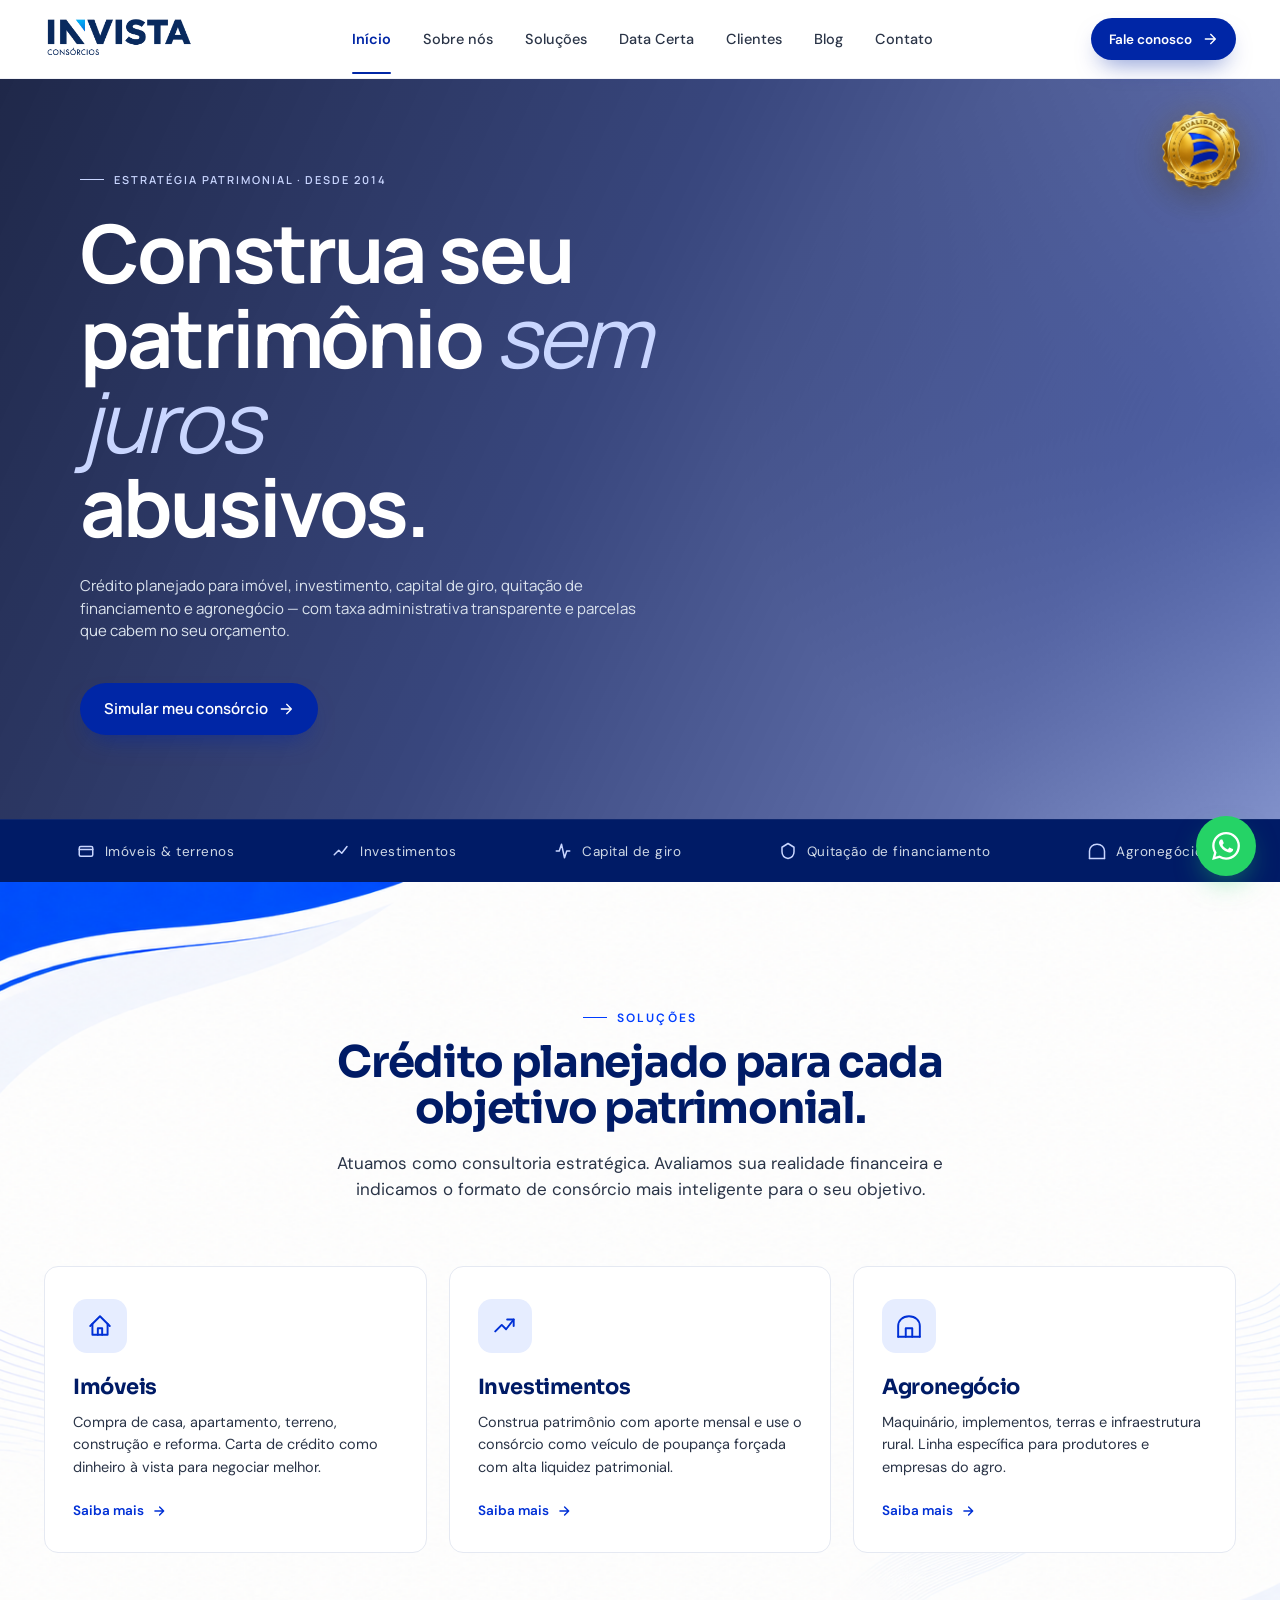
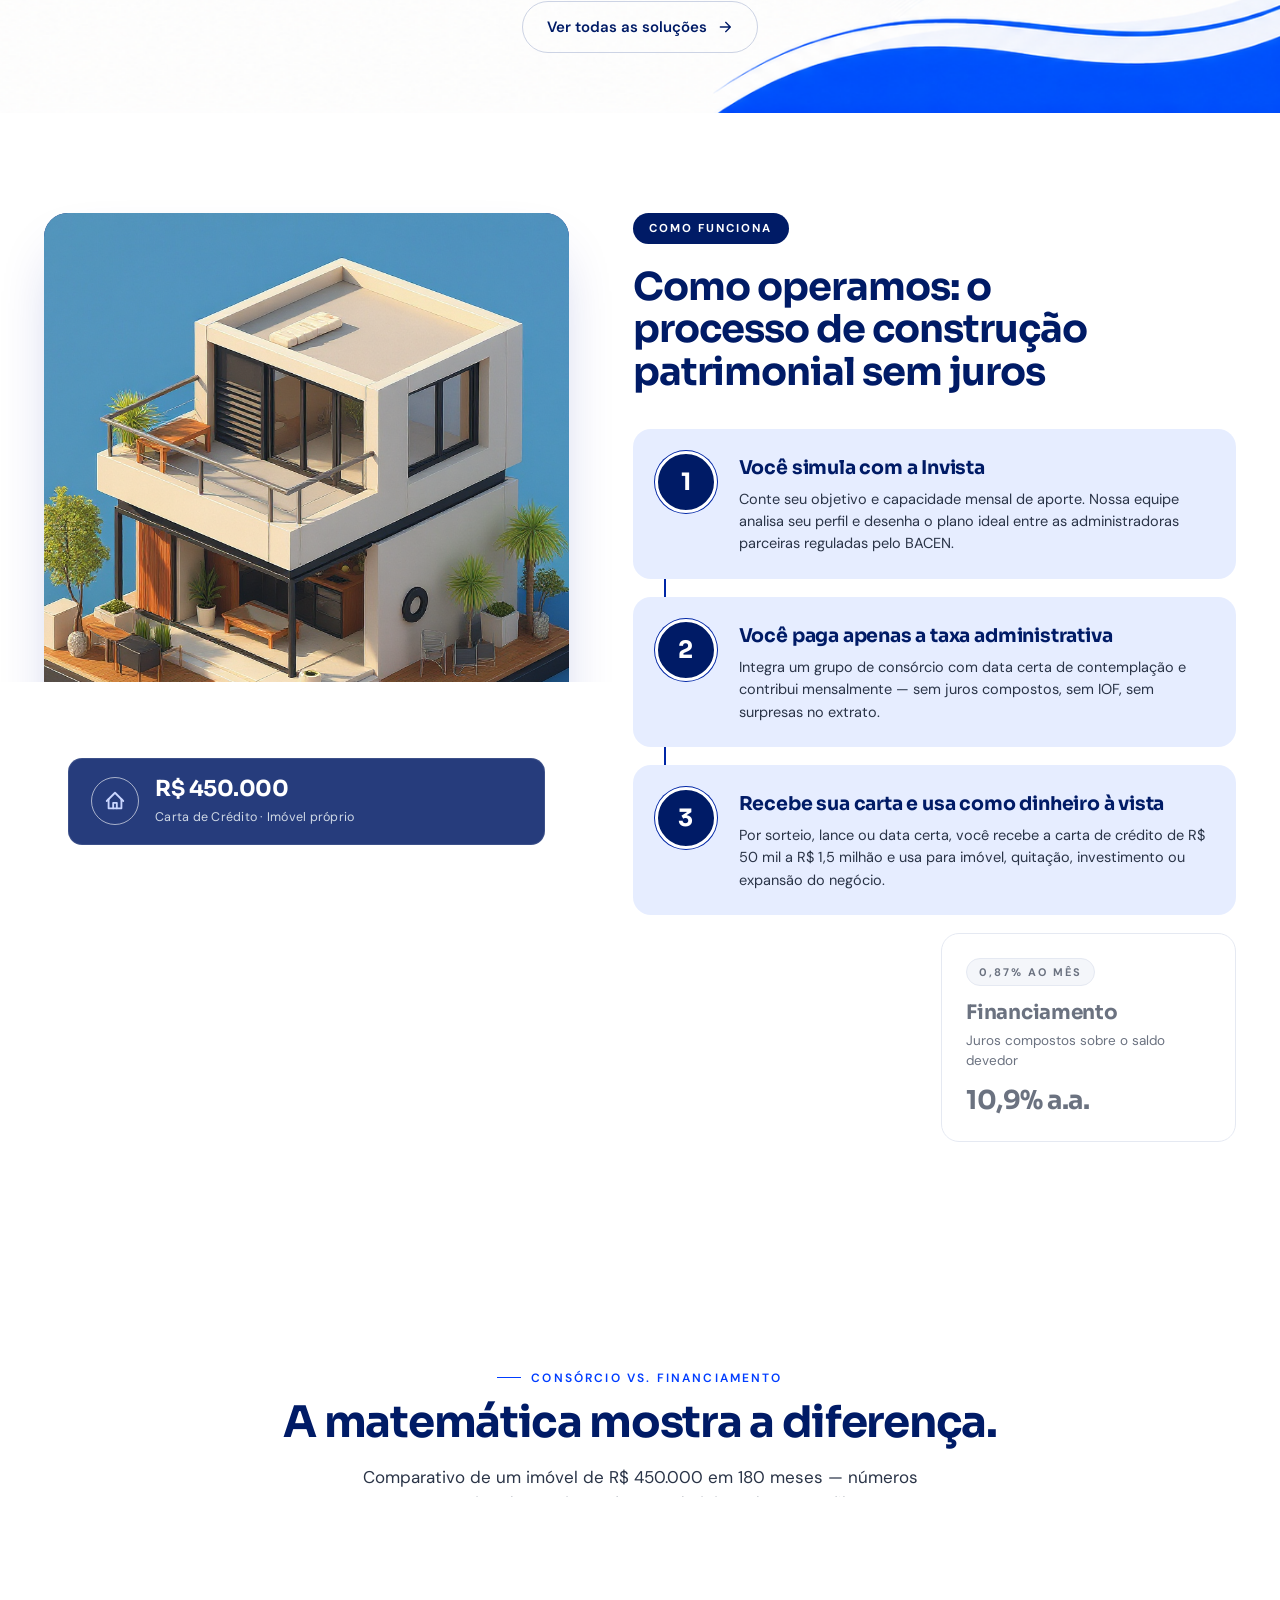
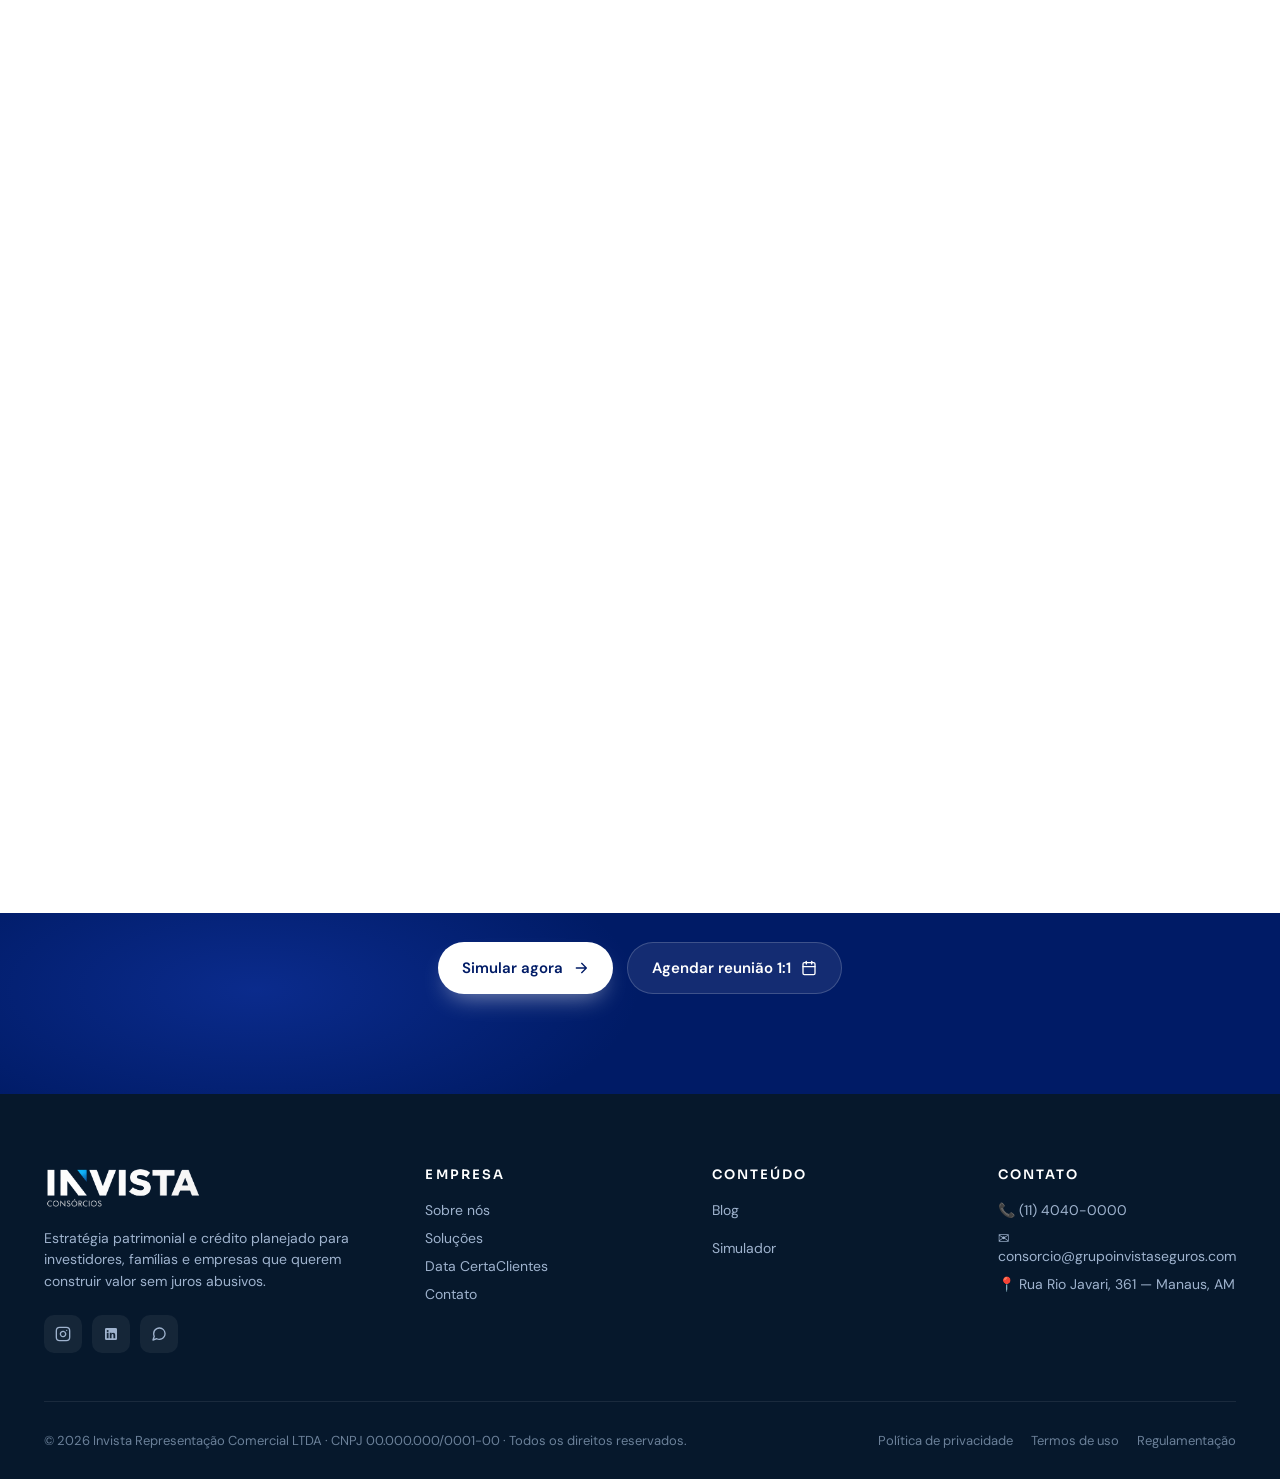
==== commit 1df27027: "14355546" ====
--- a/index.html
+++ b/index.html
@@ -204,4 +204,4 @@
     </div>
   </div>
 </section>
-<footer><div class="container"><div class="foot-grid"><div><a href="index.html" class="logo" aria-label="Invista Consórcios"><img src="assets/invista-logo-white.png" alt="Invista Consórcios" /></a><p>Estratégia patrimonial e crédito planejado para investidores, famílias e empresas que querem construir valor sem juros abusivos.</p><div class="soc"><a href="#" aria-label="Instagram"><svg viewBox="0 0 24 24" fill="none" stroke="currentColor" stroke-width="2" stroke-linecap="round" stroke-linejoin="round"><rect x="2" y="2" width="20" height="20" rx="5"/><path d="M16 11.37A4 4 0 1 1 12.63 8 4 4 0 0 1 16 11.37z"/><line x1="17.5" y1="6.5" x2="17.51" y2="6.5"/></svg></a><a href="#" aria-label="LinkedIn"><svg viewBox="0 0 24 24" fill="currentColor"><path d="M19 3a2 2 0 0 1 2 2v14a2 2 0 0 1-2 2H5a2 2 0 0 1-2-2V5a2 2 0 0 1 2-2zM8.339 18.337V10.13H5.667v8.207zm-1.336-9.378a1.547 1.547 0 1 0 0-3.095 1.547 1.547 0 0 0 0 3.095zm11.336 9.378v-4.501c0-2.477-1.323-3.629-3.087-3.629a2.665 2.665 0 0 0-2.413 1.325v-1.402H10.18c.034.74 0 8.207 0 8.207h2.659v-4.583a1.815 1.815 0 0 1 .088-.649 1.456 1.456 0 0 1 1.364-.973c.964 0 1.348.734 1.348 1.81v4.395z"/></svg></a><a href="#" aria-label="WhatsApp"><svg viewBox="0 0 24 24" fill="none" stroke="currentColor" stroke-width="2" stroke-linecap="round" stroke-linejoin="round"><path d="M21 11.5a8.38 8.38 0 0 1-.9 3.8 8.5 8.5 0 0 1-7.6 4.7 8.38 8.38 0 0 1-3.8-.9L3 21l1.9-5.7a8.38 8.38 0 0 1-.9-3.8 8.5 8.5 0 0 1 4.7-7.6 8.38 8.38 0 0 1 3.8-.9h.5a8.48 8.48 0 0 1 8 8z"/></svg></a></div></div><div><h4>Empresa</h4><ul><li><a href="sobre.html">Sobre nós</a></li><li><a href="solucoes.html">Soluções</a></li><li><a href="data-certa.html" class="">Data Certa</a><a href="clientes.html">Clientes</a></li><li><a href="contato.html">Contato</a></li></ul></div><div><h4>Conteúdo</h4><ul><li><a href="blog.html">Blog</a></li><li></li><li><a href="index.html#simulador">Simulador</a></li></ul></div><div><h4>Contato</h4><ul><li>📞 (11) 4040-0000</li><li>✉ <a href="mailto:consorcio@grupoinvistaseguros.com">consorcio@grupoinvistaseguros.com</a></li><li>📍 Av. Paulista, 1000 — São Paulo, SP</li></ul></div></div><div class="foot-bottom"><div>© 2026 Invista Representação Comercial LTDA · CNPJ 00.000.000/0001-00 · Todos os direitos reservados.</div><div class="legal"><a href="#">Política de privacidade</a><a href="#">Termos de uso</a><a href="#">Regulamentação</a></div></div></div></footer><a class="wa" href="#" aria-label="WhatsApp"><svg viewBox="0 0 24 24" fill="currentColor"><path d="M17.472 14.382c-.297-.149-1.758-.867-2.03-.967-.273-.099-.471-.148-.67.15-.197.297-.767.966-.94 1.164-.173.199-.347.223-.644.075-.297-.15-1.255-.463-2.39-1.475-.883-.788-1.48-1.761-1.653-2.059-.173-.297-.018-.458.13-.606.134-.133.298-.347.446-.52.149-.174.198-.298.298-.497.099-.198.05-.371-.025-.52-.075-.149-.669-1.612-.916-2.207-.242-.579-.487-.5-.669-.51-.173-.008-.371-.01-.57-.01-.198 0-.52.074-.792.372-.272.297-1.04 1.016-1.04 2.479 0 1.462 1.065 2.875 1.213 3.074.149.198 2.096 3.2 5.077 4.487.709.306 1.262.489 1.694.625.712.227 1.36.195 1.871.118.571-.085 1.758-.719 2.006-1.413.248-.694.248-1.289.173-1.413-.074-.124-.272-.198-.57-.347m-5.421 7.403h-.004a9.87 9.87 0 0 1-5.031-1.378l-.361-.214-3.741.982.998-3.648-.235-.374a9.86 9.86 0 0 1-1.51-5.26c.001-5.45 4.436-9.884 9.888-9.884 2.64 0 5.122 1.03 6.988 2.898a9.825 9.825 0 0 1 2.893 6.994c-.003 5.45-4.437 9.884-9.885 9.884m8.413-18.297A11.815 11.815 0 0 0 12.05 0C5.495 0 .16 5.335.157 11.892c0 2.096.547 4.142 1.588 5.945L.057 24l6.305-1.654a11.882 11.882 0 0 0 5.683 1.448h.005c6.554 0 11.89-5.335 11.893-11.893A11.821 11.821 0 0 0 20.464 3.488"/></svg></a><script src="assets/sim.js"></script></body></html>+<footer><div class="container"><div class="foot-grid"><div><a href="index.html" class="logo" aria-label="Invista Consórcios"><img src="assets/invista-logo-white.png" alt="Invista Consórcios" /></a><p>Estratégia patrimonial e crédito planejado para investidores, famílias e empresas que querem construir valor sem juros abusivos.</p><div class="soc"><a href="#" aria-label="Instagram"><svg viewBox="0 0 24 24" fill="none" stroke="currentColor" stroke-width="2" stroke-linecap="round" stroke-linejoin="round"><rect x="2" y="2" width="20" height="20" rx="5"/><path d="M16 11.37A4 4 0 1 1 12.63 8 4 4 0 0 1 16 11.37z"/><line x1="17.5" y1="6.5" x2="17.51" y2="6.5"/></svg></a><a href="#" aria-label="LinkedIn"><svg viewBox="0 0 24 24" fill="currentColor"><path d="M19 3a2 2 0 0 1 2 2v14a2 2 0 0 1-2 2H5a2 2 0 0 1-2-2V5a2 2 0 0 1 2-2zM8.339 18.337V10.13H5.667v8.207zm-1.336-9.378a1.547 1.547 0 1 0 0-3.095 1.547 1.547 0 0 0 0 3.095zm11.336 9.378v-4.501c0-2.477-1.323-3.629-3.087-3.629a2.665 2.665 0 0 0-2.413 1.325v-1.402H10.18c.034.74 0 8.207 0 8.207h2.659v-4.583a1.815 1.815 0 0 1 .088-.649 1.456 1.456 0 0 1 1.364-.973c.964 0 1.348.734 1.348 1.81v4.395z"/></svg></a><a href="#" aria-label="WhatsApp"><svg viewBox="0 0 24 24" fill="none" stroke="currentColor" stroke-width="2" stroke-linecap="round" stroke-linejoin="round"><path d="M21 11.5a8.38 8.38 0 0 1-.9 3.8 8.5 8.5 0 0 1-7.6 4.7 8.38 8.38 0 0 1-3.8-.9L3 21l1.9-5.7a8.38 8.38 0 0 1-.9-3.8 8.5 8.5 0 0 1 4.7-7.6 8.38 8.38 0 0 1 3.8-.9h.5a8.48 8.48 0 0 1 8 8z"/></svg></a></div></div><div><h4>Empresa</h4><ul><li><a href="sobre.html">Sobre nós</a></li><li><a href="solucoes.html">Soluções</a></li><li><a href="data-certa.html" class="">Data Certa</a><a href="clientes.html">Clientes</a></li><li><a href="contato.html">Contato</a></li></ul></div><div><h4>Conteúdo</h4><ul><li><a href="blog.html">Blog</a></li><li></li><li><a href="index.html#simulador">Simulador</a></li></ul></div><div><h4>Contato</h4><ul><li>📞 (11) 4040-0000</li><li>✉ <a href="mailto:consorcio@grupoinvistaseguros.com">consorcio@grupoinvistaseguros.com</a></li><li>📍 Rua Rio Javari, 361 — Manaus, AM</li></ul></div></div><div class="foot-bottom"><div>© 2026 Invista Representação Comercial LTDA · CNPJ 00.000.000/0001-00 · Todos os direitos reservados.</div><div class="legal"><a href="#">Política de privacidade</a><a href="#">Termos de uso</a><a href="#">Regulamentação</a></div></div></div></footer><a class="wa" href="#" aria-label="WhatsApp"><svg viewBox="0 0 24 24" fill="currentColor"><path d="M17.472 14.382c-.297-.149-1.758-.867-2.03-.967-.273-.099-.471-.148-.67.15-.197.297-.767.966-.94 1.164-.173.199-.347.223-.644.075-.297-.15-1.255-.463-2.39-1.475-.883-.788-1.48-1.761-1.653-2.059-.173-.297-.018-.458.13-.606.134-.133.298-.347.446-.52.149-.174.198-.298.298-.497.099-.198.05-.371-.025-.52-.075-.149-.669-1.612-.916-2.207-.242-.579-.487-.5-.669-.51-.173-.008-.371-.01-.57-.01-.198 0-.52.074-.792.372-.272.297-1.04 1.016-1.04 2.479 0 1.462 1.065 2.875 1.213 3.074.149.198 2.096 3.2 5.077 4.487.709.306 1.262.489 1.694.625.712.227 1.36.195 1.871.118.571-.085 1.758-.719 2.006-1.413.248-.694.248-1.289.173-1.413-.074-.124-.272-.198-.57-.347m-5.421 7.403h-.004a9.87 9.87 0 0 1-5.031-1.378l-.361-.214-3.741.982.998-3.648-.235-.374a9.86 9.86 0 0 1-1.51-5.26c.001-5.45 4.436-9.884 9.888-9.884 2.64 0 5.122 1.03 6.988 2.898a9.825 9.825 0 0 1 2.893 6.994c-.003 5.45-4.437 9.884-9.885 9.884m8.413-18.297A11.815 11.815 0 0 0 12.05 0C5.495 0 .16 5.335.157 11.892c0 2.096.547 4.142 1.588 5.945L.057 24l6.305-1.654a11.882 11.882 0 0 0 5.683 1.448h.005c6.554 0 11.89-5.335 11.893-11.893A11.821 11.821 0 0 0 20.464 3.488"/></svg></a><script src="assets/sim.js"></script></body></html>
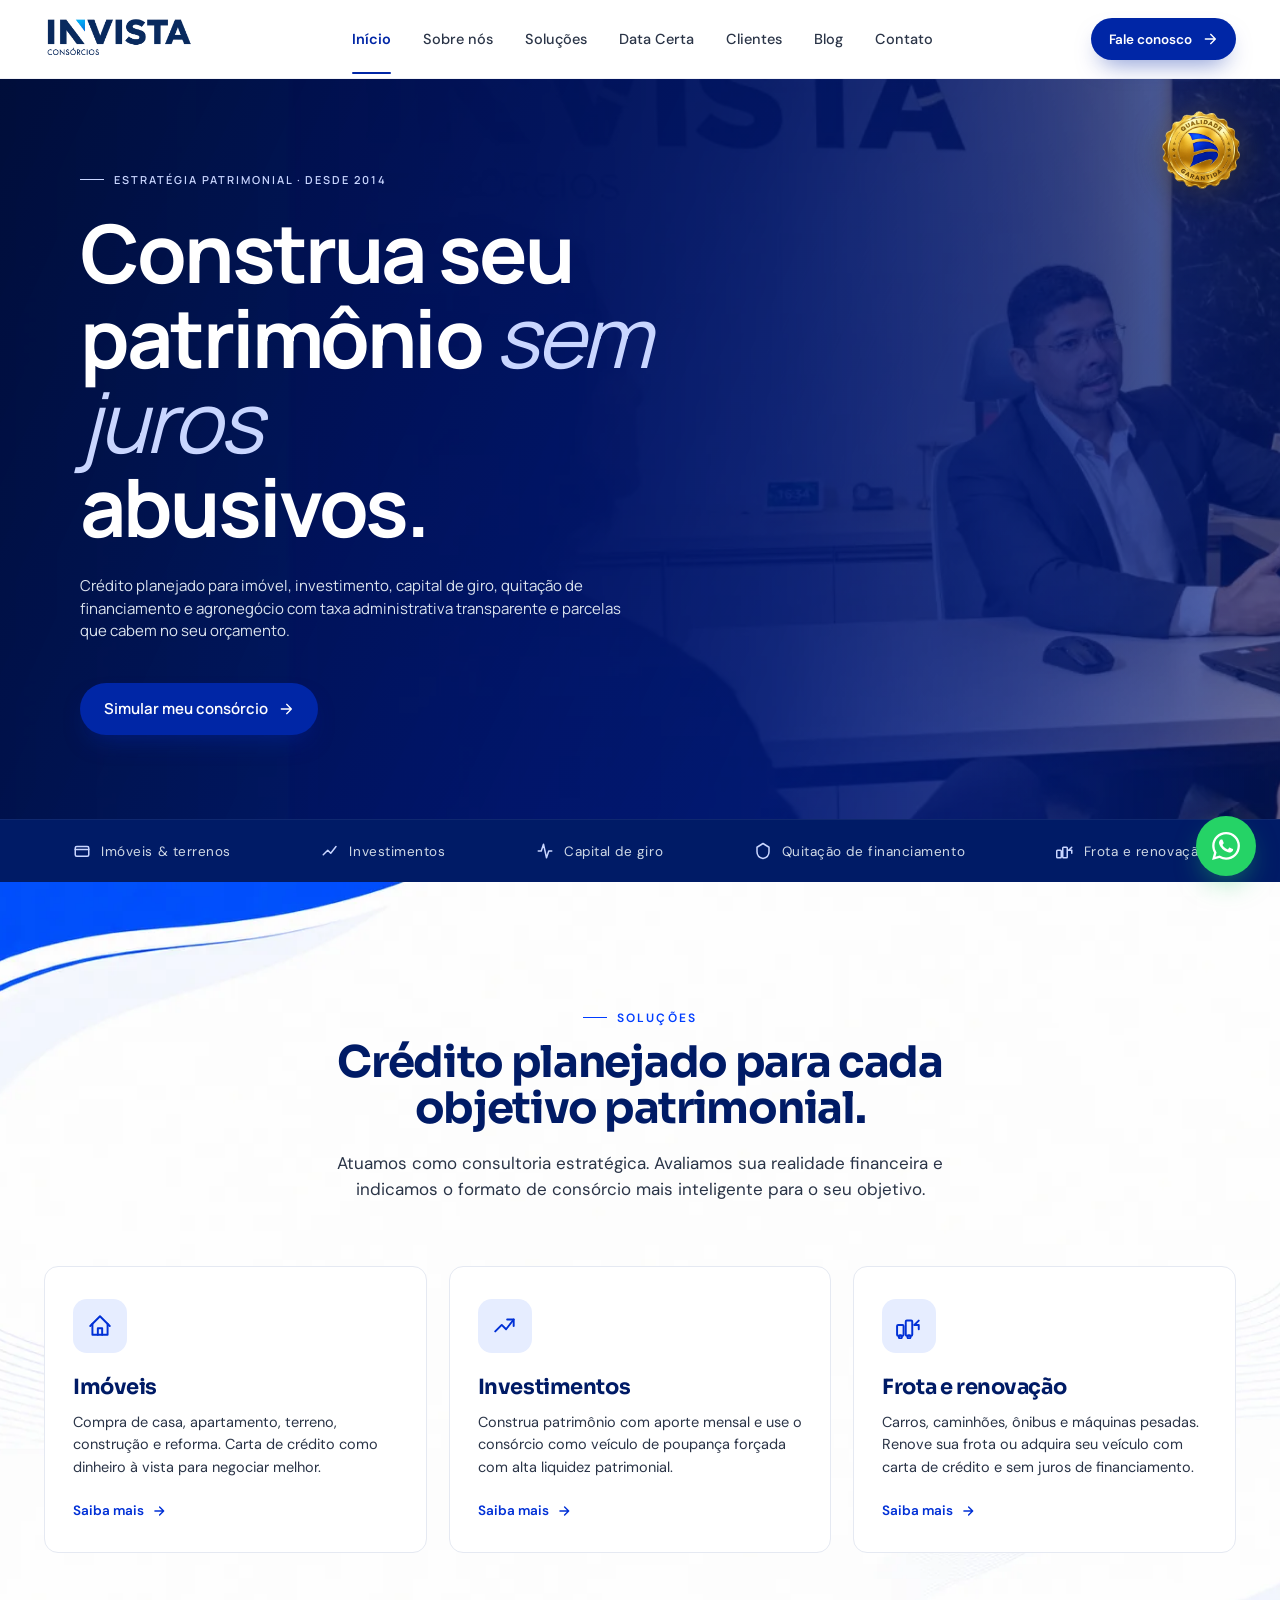
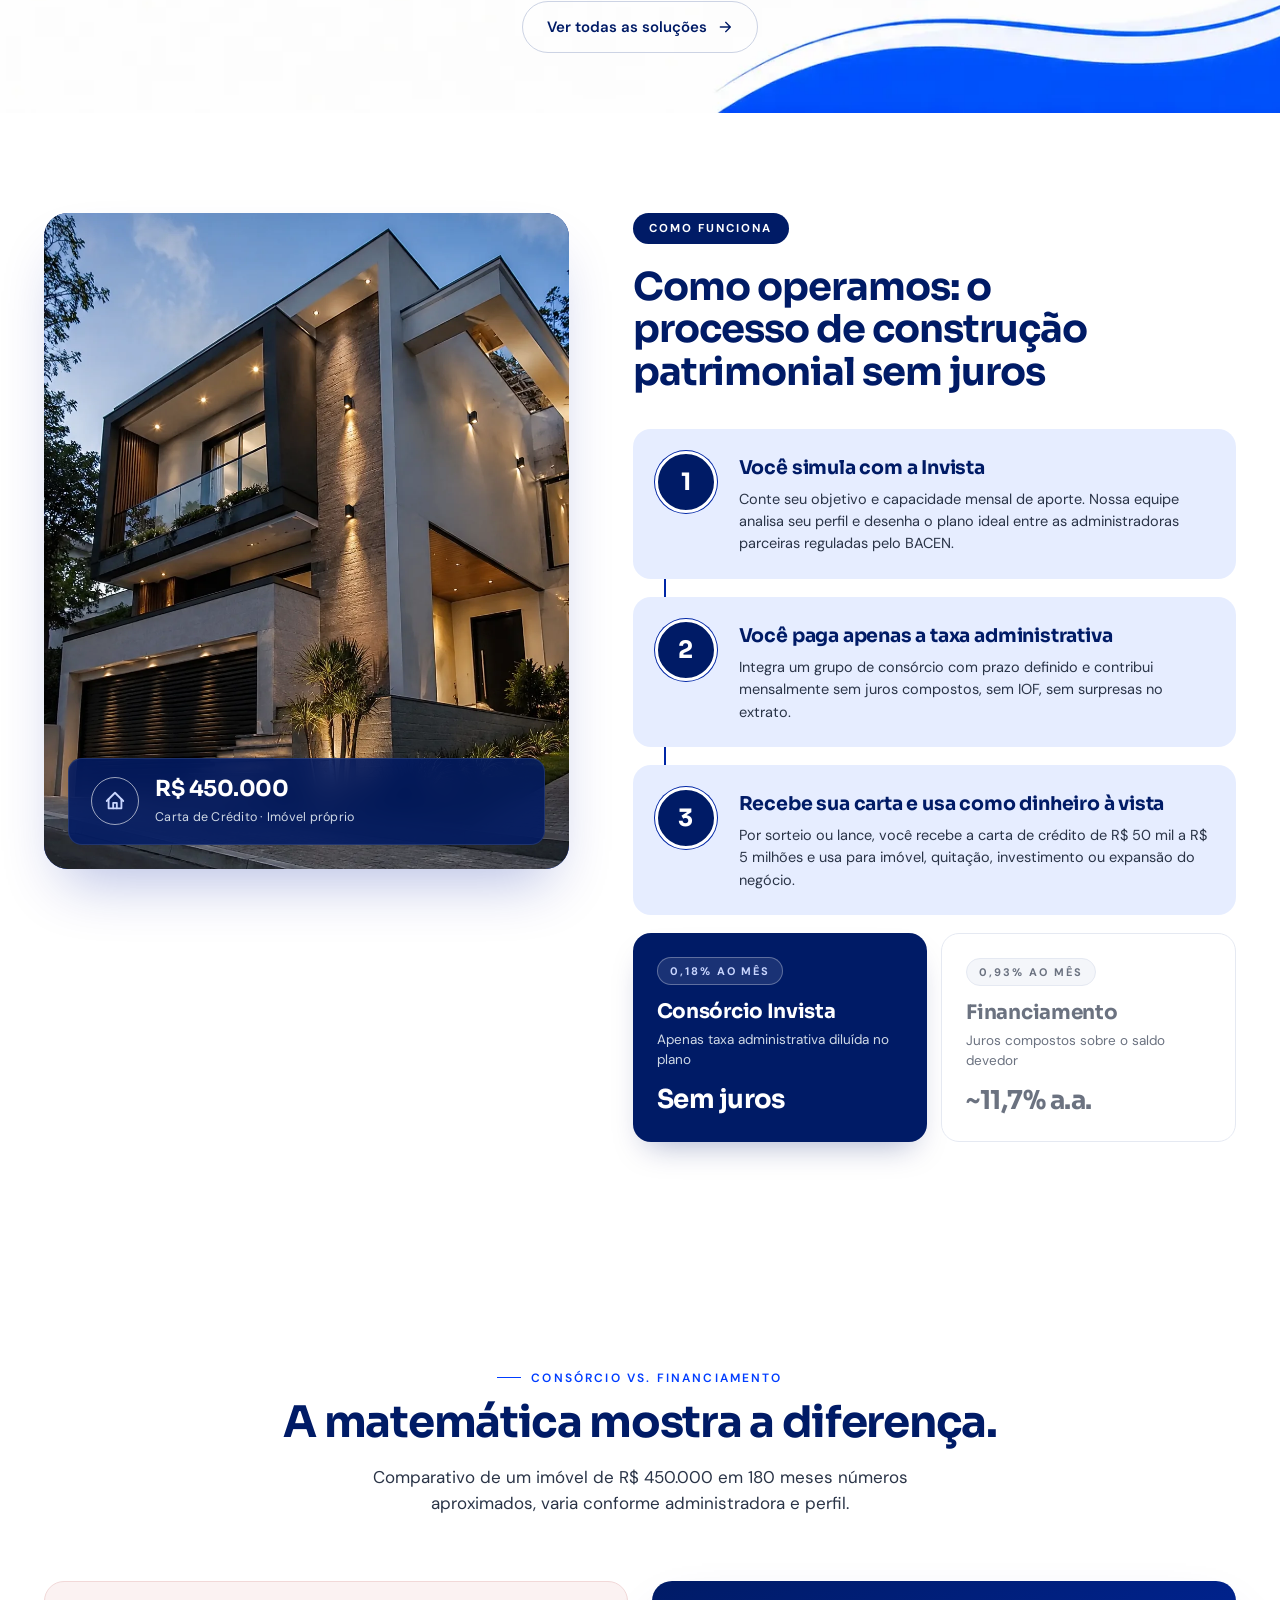
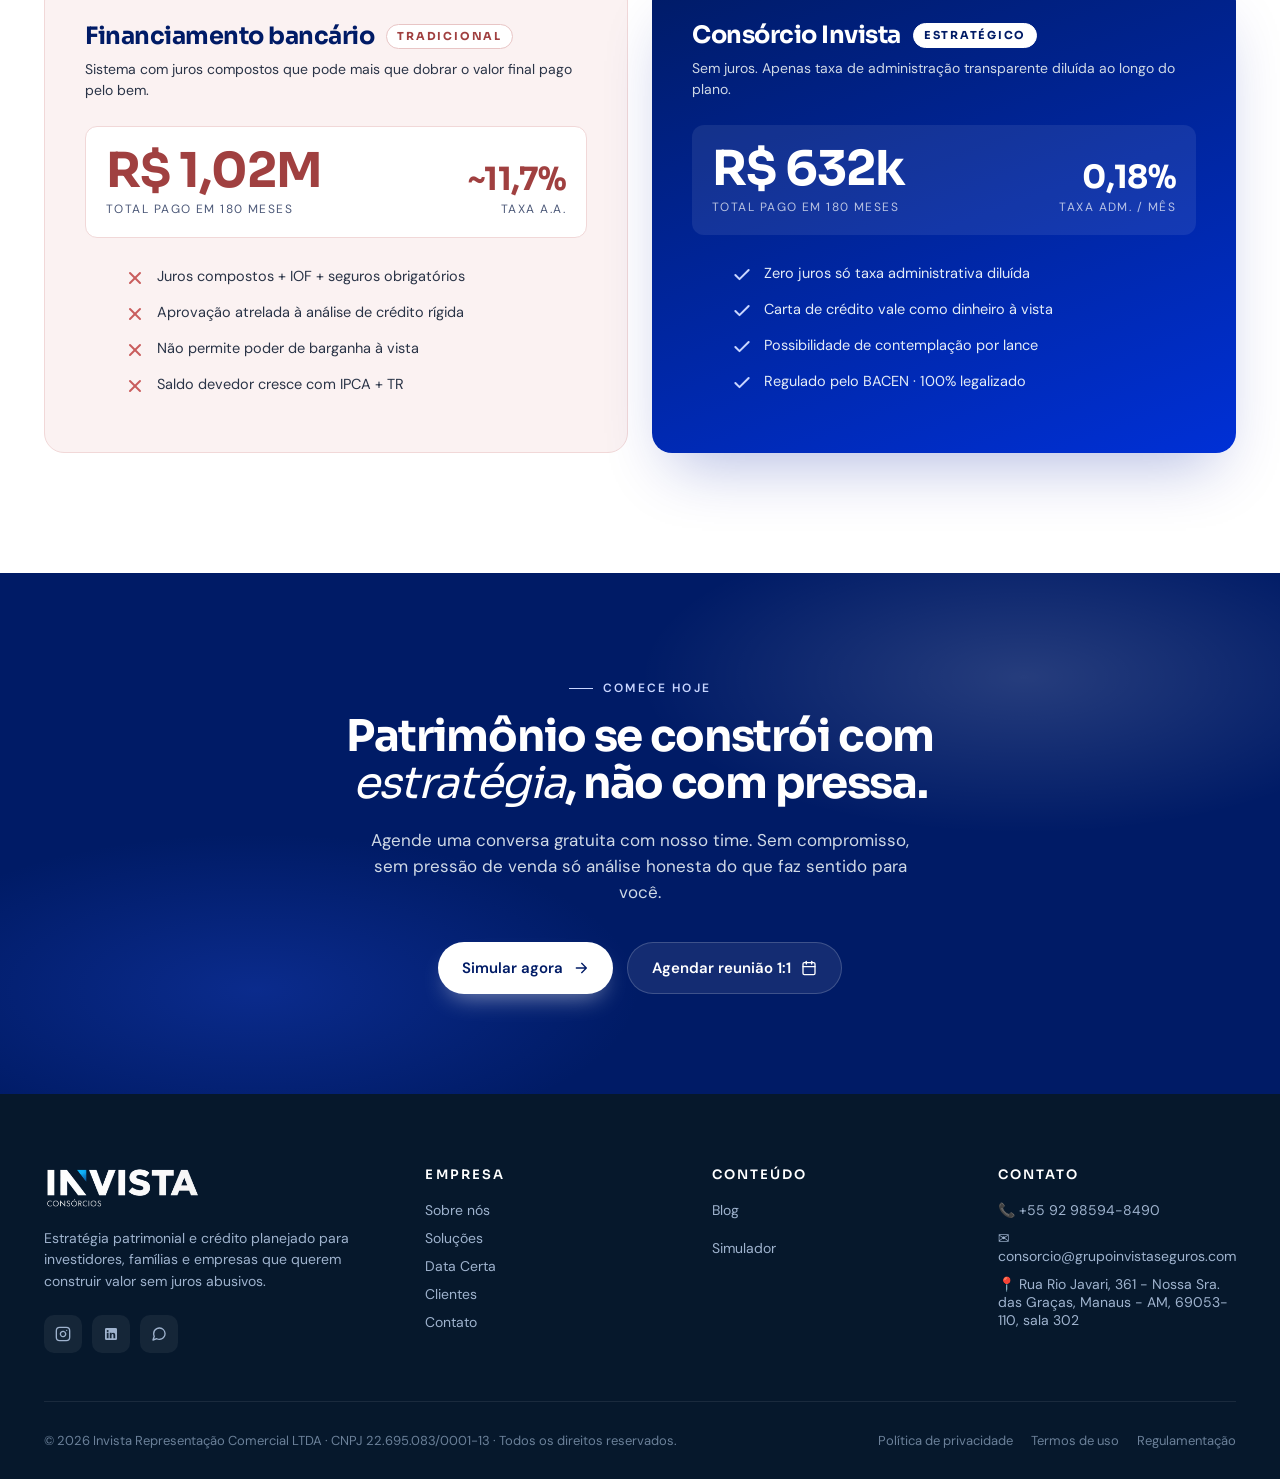
==== commit f8d6116a: "Fix: corrige mes enviado no WhatsApp do simulador" ====
--- a/index.html
+++ b/index.html
@@ -3,23 +3,44 @@
 <head>
 <meta charset="utf-8" />
 <meta name="viewport" content="width=device-width, initial-scale=1" />
-<title>Invista Consórcios — Invista Consórcios</title>
-<meta name="description" content="Construa patrimônio sem juros abusivos com a Invista Consórcios. Crédito planejado para imóveis, investimentos e agronegócio." />
+<title>Invista Consórcios | Crédito Planejado sem Juros em Manaus</title>
 <link rel="preconnect" href="https://fonts.googleapis.com">
 <link rel="preconnect" href="https://fonts.gstatic.com" crossorigin>
 <link href="https://fonts.googleapis.com/css2?family=Sora:wght@400;500;600;700;800&family=DM+Sans:wght@400;500;600;700&display=swap" rel="stylesheet">
 <link rel="stylesheet" href="assets/styles.css">
+<meta name="description" content="Construa patrimônio sem juros abusivos com a Invista Consórcios. Crédito planejado para imóvel, investimento, capital de giro e agronegócio em Manaus." />
+<meta name="robots" content="index, follow" />
+<meta name="author" content="Invista Consórcios" />
+<link rel="canonical" href="https://invconsorcios.com.br/" />
+<meta name="theme-color" content="#0A2A6B" />
+<link rel="icon" type="image/png" sizes="32x32" href="assets/favicon-32.png?v=2" />
+<link rel="icon" type="image/png" sizes="16x16" href="assets/favicon-16.png?v=2" />
+<link rel="apple-touch-icon" sizes="180x180" href="assets/apple-touch-icon.png?v=2" />
+<meta property="og:type" content="website" />
+<meta property="og:site_name" content="Invista Consórcios" />
+<meta property="og:locale" content="pt_BR" />
+<meta property="og:title" content="Invista Consórcios | Crédito Planejado sem Juros em Manaus" />
+<meta property="og:description" content="Construa patrimônio sem juros abusivos com a Invista Consórcios. Crédito planejado para imóvel, investimento, capital de giro e agronegócio em Manaus." />
+<meta property="og:url" content="https://invconsorcios.com.br/" />
+<meta property="og:image" content="https://invconsorcios.com.br/assets/og-image.jpg" />
+<meta property="og:image:width" content="1200" />
+<meta property="og:image:height" content="630" />
+<meta name="twitter:card" content="summary_large_image" />
+<meta name="twitter:title" content="Invista Consórcios | Crédito Planejado sem Juros em Manaus" />
+<meta name="twitter:description" content="Construa patrimônio sem juros abusivos com a Invista Consórcios. Crédito planejado para imóvel, investimento, capital de giro e agronegócio em Manaus." />
+<meta name="twitter:image" content="https://invconsorcios.com.br/assets/og-image.jpg" />
+<script type="application/ld+json">{"@context":"https://schema.org","@graph":[{"@type":"FinancialService","@id":"https://invconsorcios.com.br/#organization","name":"Invista Consórcios","legalName":"Invista Representação Comercial LTDA","url":"https://invconsorcios.com.br/","logo":"https://invconsorcios.com.br/assets/favicon-512.png","image":"https://invconsorcios.com.br/assets/og-image.jpg","telephone":"+5592985948490","email":"consorcio@grupoinvistaseguros.com","taxID":"22.695.083/0001-13","priceRange":"$$","address":{"@type":"PostalAddress","streetAddress":"Rua Rio Javari, 361 - Sala 302","addressLocality":"Manaus","addressRegion":"AM","postalCode":"69053-110","addressCountry":"BR"},"geo":{"@type":"GeoCoordinates","latitude":-3.1065,"longitude":-60.0258},"areaServed":{"@type":"City","name":"Manaus"},"sameAs":["https://www.instagram.com/invistaconsorcios.br/"]},{"@type":"WebSite","@id":"https://invconsorcios.com.br/#website","url":"https://invconsorcios.com.br/","name":"Invista Consórcios","inLanguage":"pt-BR","publisher":{"@id":"https://invconsorcios.com.br/#organization"}}]}</script>
 </head>
-<body><header class="nav"><div class="container row"><a href="index.html" class="logo" aria-label="Invista Consórcios"><img src="assets/ChatGPT Image 28 de mai. de 2026, 11_21_28 (1).png" alt="Invista Consórcios" /></a><nav class="links"><a href="index.html" class="active">Início</a><a href="sobre.html" class="">Sobre nós</a><a href="solucoes.html" class="">Soluções</a><a href="data-certa.html" class="">Data Certa</a><a href="clientes.html" class="">Clientes</a><a href="blog.html" class="">Blog</a><a href="contato.html" class="">Contato</a></nav><div class="nav-cta"><a href="contato.html" class="btn btn-primary btn-sm">Fale conosco<svg viewBox="0 0 24 24" fill="none" stroke="currentColor" stroke-width="2" stroke-linecap="round" stroke-linejoin="round"><path d="M5 12h14M13 5l7 7-7 7"/></svg></a></div><button class="nav-hamburger" aria-label="Menu" id="nav-hamburger"><span></span><span></span><span></span></button></div></header><div class="nav-overlay" id="nav-overlay"></div>
+<body><div id="page-loader"><div class="loader-spinner"></div></div><header class="nav"><div class="container row"><a href="index.html" class="logo" aria-label="Invista Consórcios"><picture><source type="image/webp" srcset="assets/ChatGPT Image 28 de mai. de 2026, 11_21_28 (1).webp"><img src="assets/ChatGPT Image 28 de mai. de 2026, 11_21_28 (1).png" alt="Invista Consórcios" decoding="async"></picture></a><nav class="links"><a href="index.html" class="active">Início</a><a href="sobre.html" class="">Sobre nós</a><a href="solucoes.html" class="">Soluções</a><a href="data-certa.html" class="">Data Certa</a><a href="clientes.html" class="">Clientes</a><a href="blog.html" class="">Blog</a><a href="contato.html" class="">Contato</a></nav><div class="nav-cta"><a href="contato.html" class="btn btn-primary btn-sm">Fale conosco<svg viewBox="0 0 24 24" fill="none" stroke="currentColor" stroke-width="2" stroke-linecap="round" stroke-linejoin="round"><path d="M5 12h14M13 5l7 7-7 7"/></svg></a></div><button class="nav-hamburger" aria-label="Menu" id="nav-hamburger"><span></span><span></span><span></span></button></div></header><div class="nav-overlay" id="nav-overlay"></div>
 <section class="hero">
   <div class="hero-parallax-bg" aria-hidden="true"></div>
-  <div class="hero-seal" aria-hidden="true"><img src="assets/selo-qualidade.png" alt="Qualidade Garantida" /></div>
+  <div class="hero-seal" aria-hidden="true"><picture><source type="image/webp" srcset="assets/selo-qualidade.webp"><img src="assets/selo-qualidade.png" alt="Qualidade Garantida" decoding="async"></picture></div>
   <div class="container grid">
     <span class="eyebrow">Estratégia Patrimonial · Desde 2014</span>
     <h1 class="hero-headline">Construa seu<br/>patrimônio <em>sem juros</em><br/>abusivos.</h1>
-    <p class="hero-sub">Crédito planejado para imóvel, investimento, capital de giro, quitação de financiamento e agronegócio — com taxa administrativa transparente e parcelas que cabem no seu orçamento.</p>
+    <p class="hero-sub">Crédito planejado para imóvel, investimento, capital de giro, quitação de financiamento e agronegócio  com taxa administrativa transparente e parcelas que cabem no seu orçamento.</p>
     <div class="hero-ctas">
-      <a href="#simulador" class="btn btn-primary">Simular meu consórcio
+      <a href="data-certa.html#simulador" class="btn btn-primary">Simular meu consórcio
         <svg viewBox="0 0 24 24" fill="none" stroke="currentColor" stroke-width="2" stroke-linecap="round" stroke-linejoin="round"><path d="M5 12h14M13 5l7 7-7 7"/></svg>
       </a>
     </div>
@@ -32,7 +53,7 @@
     <span><svg viewBox="0 0 24 24" fill="none" stroke="currentColor" stroke-width="2" stroke-linecap="round" stroke-linejoin="round"><path d="M3 17l6-6 4 4 7-9"/></svg> Investimentos</span>
     <span><svg viewBox="0 0 24 24" fill="none" stroke="currentColor" stroke-width="2" stroke-linecap="round" stroke-linejoin="round"><path d="M3 12h4l3-9 4 18 3-9h4"/></svg> Capital de giro</span>
     <span><svg viewBox="0 0 24 24" fill="none" stroke="currentColor" stroke-width="2" stroke-linecap="round" stroke-linejoin="round"><path d="M12 2L4 7v6c0 5 3.5 8 8 9 4.5-1 8-4 8-9V7l-8-5z"/></svg> Quitação de financiamento</span>
-    <span><svg viewBox="0 0 24 24" fill="none" stroke="currentColor" stroke-width="2" stroke-linecap="round" stroke-linejoin="round"><path d="M2 22V12c0-5 4-9 10-9s10 4 10 9v10"/><path d="M2 22h20"/></svg> Agronegócio</span>
+    <span><svg viewBox="0 0 24 24" fill="none" stroke="currentColor" stroke-width="2" stroke-linecap="round" stroke-linejoin="round"><rect x="1" y="11" width="6" height="10" rx="1"/><rect x="9" y="7" width="6" height="14" rx="1"/><path d="M17 11l4-4"/><path d="M17 11h4v4"/></svg> Frota e renovação</span>
   </div>
 </div>
 
@@ -56,10 +77,10 @@
         <p>Construa patrimônio com aporte mensal e use o consórcio como veículo de poupança forçada com alta liquidez patrimonial.</p>
         <span class="arrow">Saiba mais <svg viewBox="0 0 24 24" fill="none" stroke="currentColor" stroke-width="2.4" stroke-linecap="round" stroke-linejoin="round"><path d="M5 12h14M13 5l7 7-7 7"/></svg></span>
       </a>
-      <a href="solucoes.html#agro" class="svc" style="text-decoration:none">
-        <div class="ic"><svg viewBox="0 0 24 24" fill="none" stroke="currentColor" stroke-width="1.8" stroke-linecap="round" stroke-linejoin="round"><path d="M2 22V12c0-5 4-9 10-9s10 4 10 9v10"/><path d="M2 22h20"/><path d="M9 22V14h6v8"/></svg></div>
-        <h3>Agronegócio</h3>
-        <p>Maquinário, implementos, terras e infraestrutura rural. Linha específica para produtores e empresas do agro.</p>
+      <a href="solucoes.html#empresarial" class="svc" style="text-decoration:none">
+        <div class="ic"><svg viewBox="0 0 24 24" fill="none" stroke="currentColor" stroke-width="1.8" stroke-linecap="round" stroke-linejoin="round"><rect x="1" y="11" width="6" height="10" rx="1"/><rect x="9" y="7" width="6" height="14" rx="1"/><path d="M17 11l4-4"/><path d="M17 11h4v4"/><circle cx="4" cy="22" r="1.5"/><circle cx="12" cy="22" r="1.5"/></svg></div>
+        <h3>Frota e renovação</h3>
+        <p>Carros, caminhões, ônibus e máquinas pesadas. Renove sua frota ou adquira seu veículo com carta de crédito e sem juros de financiamento.</p>
         <span class="arrow">Saiba mais <svg viewBox="0 0 24 24" fill="none" stroke="currentColor" stroke-width="2.4" stroke-linecap="round" stroke-linejoin="round"><path d="M5 12h14M13 5l7 7-7 7"/></svg></span>
       </a>
     </div>
@@ -74,7 +95,7 @@
       <div class="cf-image">
         <div class="cf-img-wrap">
           <div class="cf-illustration">
-            <img src="assets/casa-isometrica.png" alt="Casa isométrica representando o patrimônio construído via consórcio" />
+            <picture><source type="image/webp" srcset="assets/casa-mobiliada.webp"><img src="assets/casa-mobiliada.png" alt="Casa mobiliada representando o patrimônio construído via consórcio" loading="lazy" decoding="async"></picture>
           </div>
           <div class="cf-price-tag">
             <div class="cf-pt-icon"><svg viewBox="0 0 24 24" fill="none" stroke="currentColor" stroke-width="2" stroke-linecap="round" stroke-linejoin="round"><path d="M3 12l9-9 9 9"/><path d="M5 10v10h14V10"/><path d="M10 20v-6h4v6"/></svg></div>
@@ -102,14 +123,14 @@
             <div class="cf-num">2</div>
             <div class="cf-step-body">
               <h3>Você paga apenas a taxa administrativa</h3>
-              <p>Integra um grupo de consórcio com data certa de contemplação e contribui mensalmente — sem juros compostos, sem IOF, sem surpresas no extrato.</p>
+              <p>Integra um grupo de consórcio com prazo definido e contribui mensalmente sem juros compostos, sem IOF, sem surpresas no extrato.</p>
             </div>
           </div>
           <div class="cf-step">
             <div class="cf-num">3</div>
             <div class="cf-step-body">
               <h3>Recebe sua carta e usa como dinheiro à vista</h3>
-              <p>Por sorteio, lance ou data certa, você recebe a carta de crédito de R$ 50 mil a R$ 1,5 milhão e usa para imóvel, quitação, investimento ou expansão do negócio.</p>
+              <p>Por sorteio ou lance, você recebe a carta de crédito de R$ 50 mil a R$ 5 milhões e usa para imóvel, quitação, investimento ou expansão do negócio.</p>
             </div>
           </div>
         </div>
@@ -122,10 +143,10 @@
             <div class="cf-cmp-big">Sem juros</div>
           </div>
           <div class="cf-cmp-card muted">
-            <div class="cf-cmp-rate">0,87% AO MÊS</div>
+            <div class="cf-cmp-rate">0,93% AO MÊS</div>
             <h4>Financiamento</h4>
             <div class="cf-cmp-meta">Juros compostos sobre o saldo devedor</div>
-            <div class="cf-cmp-big">10,9% a.a.</div>
+            <div class="cf-cmp-big">~11,7% a.a.</div>
           </div>
         </div>
       </div>
@@ -139,7 +160,7 @@
     <div class="sec-head" style="text-align:center;margin-left:auto;margin-right:auto">
       <span class="eyebrow" style="justify-content:center">Consórcio vs. financiamento</span>
       <h2>A matemática mostra a diferença.</h2>
-      <p style="margin-left:auto;margin-right:auto">Comparativo de um imóvel de R$ 450.000 em 180 meses — números aproximados, varia conforme administradora e perfil.</p>
+      <p style="margin-left:auto;margin-right:auto">Comparativo de um imóvel de R$ 450.000 em 180 meses  números aproximados, varia conforme administradora e perfil.</p>
     </div>
     <div class="vs-grid">
 
@@ -152,7 +173,7 @@
             <div class="lbl">Total pago em 180 meses</div>
           </div>
           <div style="text-align:right">
-            <div class="num" style="font-size:32px">10,9%</div>
+            <div class="num" style="font-size:32px">~11,7%</div>
             <div class="lbl">Taxa a.a.</div>
           </div>
         </div>
@@ -178,7 +199,7 @@
           </div>
         </div>
         <ul class="vs-list">
-          <li><svg viewBox="0 0 24 24" fill="none" stroke="currentColor" stroke-width="2.4" stroke-linecap="round" stroke-linejoin="round"><polyline points="20 6 9 17 4 12"/></svg> Zero juros — só taxa administrativa diluída</li>
+          <li><svg viewBox="0 0 24 24" fill="none" stroke="currentColor" stroke-width="2.4" stroke-linecap="round" stroke-linejoin="round"><polyline points="20 6 9 17 4 12"/></svg> Zero juros  só taxa administrativa diluída</li>
           <li><svg viewBox="0 0 24 24" fill="none" stroke="currentColor" stroke-width="2.4" stroke-linecap="round" stroke-linejoin="round"><polyline points="20 6 9 17 4 12"/></svg> Carta de crédito vale como dinheiro à vista</li>
           <li><svg viewBox="0 0 24 24" fill="none" stroke="currentColor" stroke-width="2.4" stroke-linecap="round" stroke-linejoin="round"><polyline points="20 6 9 17 4 12"/></svg> Possibilidade de contemplação por lance</li>
           <li><svg viewBox="0 0 24 24" fill="none" stroke="currentColor" stroke-width="2.4" stroke-linecap="round" stroke-linejoin="round"><polyline points="20 6 9 17 4 12"/></svg> Regulado pelo BACEN · 100% legalizado</li>
@@ -193,15 +214,15 @@
   <div class="container">
     <span class="eyebrow" style="justify-content:center">Comece hoje</span>
     <h2>Patrimônio se constrói com<br/><em>estratégia</em>, não com pressa.</h2>
-    <p>Agende uma conversa gratuita com nosso time. Sem compromisso, sem pressão de venda — só análise honesta do que faz sentido para você.</p>
+    <p>Agende uma conversa gratuita com nosso time. Sem compromisso, sem pressão de venda  só análise honesta do que faz sentido para você.</p>
     <div class="btns">
-      <a href="#simulador" class="btn btn-gold">Simular agora
+      <a href="data-certa.html" class="btn btn-gold">Simular agora
         <svg viewBox="0 0 24 24" fill="none" stroke="currentColor" stroke-width="2" stroke-linecap="round" stroke-linejoin="round"><path d="M5 12h14M13 5l7 7-7 7"/></svg>
       </a>
-      <a href="#" class="btn btn-ghost" style="background:rgba(255,255,255,.08);color:#fff;border-color:rgba(255,255,255,.18)">Agendar reunião 1:1
+      <a href="contato.html" class="btn btn-ghost" style="background:rgba(255,255,255,.08);color:#fff;border-color:rgba(255,255,255,.18)">Agendar reunião 1:1
         <svg viewBox="0 0 24 24" fill="none" stroke="currentColor" stroke-width="2" stroke-linecap="round" stroke-linejoin="round"><rect x="3" y="4" width="18" height="18" rx="2"/><line x1="16" y1="2" x2="16" y2="6"/><line x1="8" y1="2" x2="8" y2="6"/><line x1="3" y1="10" x2="21" y2="10"/></svg>
       </a>
     </div>
   </div>
 </section>
-<footer><div class="container"><div class="foot-grid"><div><a href="index.html" class="logo" aria-label="Invista Consórcios"><img src="assets/invista-logo-white.png" alt="Invista Consórcios" /></a><p>Estratégia patrimonial e crédito planejado para investidores, famílias e empresas que querem construir valor sem juros abusivos.</p><div class="soc"><a href="#" aria-label="Instagram"><svg viewBox="0 0 24 24" fill="none" stroke="currentColor" stroke-width="2" stroke-linecap="round" stroke-linejoin="round"><rect x="2" y="2" width="20" height="20" rx="5"/><path d="M16 11.37A4 4 0 1 1 12.63 8 4 4 0 0 1 16 11.37z"/><line x1="17.5" y1="6.5" x2="17.51" y2="6.5"/></svg></a><a href="#" aria-label="LinkedIn"><svg viewBox="0 0 24 24" fill="currentColor"><path d="M19 3a2 2 0 0 1 2 2v14a2 2 0 0 1-2 2H5a2 2 0 0 1-2-2V5a2 2 0 0 1 2-2zM8.339 18.337V10.13H5.667v8.207zm-1.336-9.378a1.547 1.547 0 1 0 0-3.095 1.547 1.547 0 0 0 0 3.095zm11.336 9.378v-4.501c0-2.477-1.323-3.629-3.087-3.629a2.665 2.665 0 0 0-2.413 1.325v-1.402H10.18c.034.74 0 8.207 0 8.207h2.659v-4.583a1.815 1.815 0 0 1 .088-.649 1.456 1.456 0 0 1 1.364-.973c.964 0 1.348.734 1.348 1.81v4.395z"/></svg></a><a href="#" aria-label="WhatsApp"><svg viewBox="0 0 24 24" fill="none" stroke="currentColor" stroke-width="2" stroke-linecap="round" stroke-linejoin="round"><path d="M21 11.5a8.38 8.38 0 0 1-.9 3.8 8.5 8.5 0 0 1-7.6 4.7 8.38 8.38 0 0 1-3.8-.9L3 21l1.9-5.7a8.38 8.38 0 0 1-.9-3.8 8.5 8.5 0 0 1 4.7-7.6 8.38 8.38 0 0 1 3.8-.9h.5a8.48 8.48 0 0 1 8 8z"/></svg></a></div></div><div><h4>Empresa</h4><ul><li><a href="sobre.html">Sobre nós</a></li><li><a href="solucoes.html">Soluções</a></li><li><a href="data-certa.html" class="">Data Certa</a><a href="clientes.html">Clientes</a></li><li><a href="contato.html">Contato</a></li></ul></div><div><h4>Conteúdo</h4><ul><li><a href="blog.html">Blog</a></li><li></li><li><a href="index.html#simulador">Simulador</a></li></ul></div><div><h4>Contato</h4><ul><li>📞 (11) 4040-0000</li><li>✉ <a href="mailto:consorcio@grupoinvistaseguros.com">consorcio@grupoinvistaseguros.com</a></li><li>📍 Rua Rio Javari, 361 — Manaus, AM</li></ul></div></div><div class="foot-bottom"><div>© 2026 Invista Representação Comercial LTDA · CNPJ 00.000.000/0001-00 · Todos os direitos reservados.</div><div class="legal"><a href="#">Política de privacidade</a><a href="#">Termos de uso</a><a href="#">Regulamentação</a></div></div></div></footer><a class="wa" href="#" aria-label="WhatsApp"><svg viewBox="0 0 24 24" fill="currentColor"><path d="M17.472 14.382c-.297-.149-1.758-.867-2.03-.967-.273-.099-.471-.148-.67.15-.197.297-.767.966-.94 1.164-.173.199-.347.223-.644.075-.297-.15-1.255-.463-2.39-1.475-.883-.788-1.48-1.761-1.653-2.059-.173-.297-.018-.458.13-.606.134-.133.298-.347.446-.52.149-.174.198-.298.298-.497.099-.198.05-.371-.025-.52-.075-.149-.669-1.612-.916-2.207-.242-.579-.487-.5-.669-.51-.173-.008-.371-.01-.57-.01-.198 0-.52.074-.792.372-.272.297-1.04 1.016-1.04 2.479 0 1.462 1.065 2.875 1.213 3.074.149.198 2.096 3.2 5.077 4.487.709.306 1.262.489 1.694.625.712.227 1.36.195 1.871.118.571-.085 1.758-.719 2.006-1.413.248-.694.248-1.289.173-1.413-.074-.124-.272-.198-.57-.347m-5.421 7.403h-.004a9.87 9.87 0 0 1-5.031-1.378l-.361-.214-3.741.982.998-3.648-.235-.374a9.86 9.86 0 0 1-1.51-5.26c.001-5.45 4.436-9.884 9.888-9.884 2.64 0 5.122 1.03 6.988 2.898a9.825 9.825 0 0 1 2.893 6.994c-.003 5.45-4.437 9.884-9.885 9.884m8.413-18.297A11.815 11.815 0 0 0 12.05 0C5.495 0 .16 5.335.157 11.892c0 2.096.547 4.142 1.588 5.945L.057 24l6.305-1.654a11.882 11.882 0 0 0 5.683 1.448h.005c6.554 0 11.89-5.335 11.893-11.893A11.821 11.821 0 0 0 20.464 3.488"/></svg></a><script src="assets/sim.js"></script></body></html>+<footer><div class="container"><div class="foot-grid"><div><a href="index.html" class="logo" aria-label="Invista Consórcios"><picture><source type="image/webp" srcset="assets/invista-logo-white.webp"><img src="assets/invista-logo-white.png" alt="Invista Consórcios" loading="lazy" decoding="async"></picture></a><p>Estratégia patrimonial e crédito planejado para investidores, famílias e empresas que querem construir valor sem juros abusivos.</p><div class="soc"><a href="https://www.instagram.com/invistaconsorcios.br/" target="_blank" rel="noopener" aria-label="Instagram"><svg viewBox="0 0 24 24" fill="none" stroke="currentColor" stroke-width="2" stroke-linecap="round" stroke-linejoin="round"><rect x="2" y="2" width="20" height="20" rx="5"/><path d="M16 11.37A4 4 0 1 1 12.63 8 4 4 0 0 1 16 11.37z"/><line x1="17.5" y1="6.5" x2="17.51" y2="6.5"/></svg></a><a href="#" aria-label="LinkedIn"><svg viewBox="0 0 24 24" fill="currentColor"><path d="M19 3a2 2 0 0 1 2 2v14a2 2 0 0 1-2 2H5a2 2 0 0 1-2-2V5a2 2 0 0 1 2-2zM8.339 18.337V10.13H5.667v8.207zm-1.336-9.378a1.547 1.547 0 1 0 0-3.095 1.547 1.547 0 0 0 0 3.095zm11.336 9.378v-4.501c0-2.477-1.323-3.629-3.087-3.629a2.665 2.665 0 0 0-2.413 1.325v-1.402H10.18c.034.74 0 8.207 0 8.207h2.659v-4.583a1.815 1.815 0 0 1 .088-.649 1.456 1.456 0 0 1 1.364-.973c.964 0 1.348.734 1.348 1.81v4.395z"/></svg></a><a href="#" aria-label="WhatsApp"><svg viewBox="0 0 24 24" fill="none" stroke="currentColor" stroke-width="2" stroke-linecap="round" stroke-linejoin="round"><path d="M21 11.5a8.38 8.38 0 0 1-.9 3.8 8.5 8.5 0 0 1-7.6 4.7 8.38 8.38 0 0 1-3.8-.9L3 21l1.9-5.7a8.38 8.38 0 0 1-.9-3.8 8.5 8.5 0 0 1 4.7-7.6 8.38 8.38 0 0 1 3.8-.9h.5a8.48 8.48 0 0 1 8 8z"/></svg></a></div></div><div><h4>Empresa</h4><ul><li><a href="sobre.html">Sobre nós</a></li><li><a href="solucoes.html">Soluções</a></li><li><a href="data-certa.html" class="">Data Certa</a></li><li><a href="clientes.html">Clientes</a></li><li><a href="contato.html">Contato</a></li></ul></div><div><h4>Conteúdo</h4><ul><li><a href="blog.html">Blog</a></li><li></li><li><a href="data-certa.html#simulador">Simulador</a></li></ul></div><div><h4>Contato</h4><ul><li>📞 +55 92 98594-8490</li><li>✉ <a href="mailto:consorcio@grupoinvistaseguros.com">consorcio@grupoinvistaseguros.com</a></li><li>📍 Rua Rio Javari, 361 - Nossa Sra. das Graças, Manaus - AM, 69053-110, sala 302</li></ul></div></div><div class="foot-bottom"><div>© 2026 Invista Representação Comercial LTDA · CNPJ 22.695.083/0001-13 · Todos os direitos reservados.</div><div class="legal"><a href="privacidade.html">Política de privacidade</a><a href="termos.html">Termos de uso</a><a href="#">Regulamentação</a></div></div></div></footer><a class="wa" href="https://wa.me/5592985948490?text=Ol%C3%A1,%20gostaria%20de%20mais%20informa%C3%A7%C3%B5es" target="_blank" rel="noopener" aria-label="WhatsApp"><svg viewBox="0 0 24 24" fill="currentColor"><path d="M17.472 14.382c-.297-.149-1.758-.867-2.03-.967-.273-.099-.471-.148-.67.15-.197.297-.767.966-.94 1.164-.173.199-.347.223-.644.075-.297-.15-1.255-.463-2.39-1.475-.883-.788-1.48-1.761-1.653-2.059-.173-.297-.018-.458.13-.606.134-.133.298-.347.446-.52.149-.174.198-.298.298-.497.099-.198.05-.371-.025-.52-.075-.149-.669-1.612-.916-2.207-.242-.579-.487-.5-.669-.51-.173-.008-.371-.01-.57-.01-.198 0-.52.074-.792.372-.272.297-1.04 1.016-1.04 2.479 0 1.462 1.065 2.875 1.213 3.074.149.198 2.096 3.2 5.077 4.487.709.306 1.262.489 1.694.625.712.227 1.36.195 1.871.118.571-.085 1.758-.719 2.006-1.413.248-.694.248-1.289.173-1.413-.074-.124-.272-.198-.57-.347m-5.421 7.403h-.004a9.87 9.87 0 0 1-5.031-1.378l-.361-.214-3.741.982.998-3.648-.235-.374a9.86 9.86 0 0 1-1.51-5.26c.001-5.45 4.436-9.884 9.888-9.884 2.64 0 5.122 1.03 6.988 2.898a9.825 9.825 0 0 1 2.893 6.994c-.003 5.45-4.437 9.884-9.885 9.884m8.413-18.297A11.815 11.815 0 0 0 12.05 0C5.495 0 .16 5.335.157 11.892c0 2.096.547 4.142 1.588 5.945L.057 24l6.305-1.654a11.882 11.882 0 0 0 5.683 1.448h.005c6.554 0 11.89-5.335 11.893-11.893A11.821 11.821 0 0 0 20.464 3.488"/></svg></a><script src="assets/sim.js"></script><script>window.addEventListener("load",function(){var l=document.getElementById("page-loader");if(l){l.classList.add("hidden");setTimeout(function(){l.remove()},520);}});</script><script src="assets/anim.js"></script></body></html>
--- a/assets/styles.css
+++ b/assets/styles.css
@@ -71,7 +71,7 @@
   .hero h1 em{font-family:inherit}
   .hero{position:relative;overflow:hidden;color:#fff;isolation:isolate;min-height:calc(100vh - 78px - 82px);display:flex;align-items:center}
   .hero::before{content:"";position:absolute;inset:0;z-index:-2}
-  .hero-parallax-bg{position:absolute;top:-20%;left:0;width:100%;height:140%;background-image:url('hero-bg.png');background-size:cover;background-position:center 35%;filter:saturate(.9);z-index:-2;will-change:transform;pointer-events:none}
+  .hero-parallax-bg{position:absolute;top:-20%;left:0;width:100%;height:140%;background-image:url('hero-bg.png');background-image:image-set(url('hero-bg.webp') type('image/webp'), url('hero-bg.png') type('image/png'));background-size:cover;background-position:center 35%;filter:saturate(.9);z-index:-2;will-change:transform;pointer-events:none}
   .hero::after{content:"";position:absolute;inset:0;background:
     linear-gradient(115deg, rgba(0,10,48,.88) 0%, rgba(0,18,88,.78) 45%, rgba(0,24,120,.62) 80%, rgba(0,32,150,.48) 100%),
     radial-gradient(60% 80% at 100% 50%, rgba(0,20,90,.30), transparent 70%);
@@ -137,7 +137,7 @@
   .sec-head p{margin-top:18px;font-size:17px;color:var(--cinza-700);max-width:620px}
 
   /* SERVICES */
-  .services{background:#fff url('solucoes-bg.png') center/cover no-repeat;position:relative}
+  .services{background:#fff url('solucoes-bg.png') center/cover no-repeat;background-image:image-set(url('solucoes-bg.webp') type('image/webp'), url('solucoes-bg.png') type('image/png'));position:relative}
   .svc-grid{display:grid;grid-template-columns:repeat(3,1fr);gap:22px}
   .svc{background:#fff;border:1px solid var(--cinza-100);border-radius:var(--radius);padding:32px 28px;transition:all .25s;position:relative;overflow:hidden;cursor:pointer}
   .svc::after{content:"";position:absolute;left:0;right:0;bottom:0;height:3px;background:linear-gradient(90deg,var(--azul-700),var(--azul-500));transform:scaleX(0);transform-origin:left;transition:transform .35s}
@@ -167,7 +167,12 @@
   .step::before{content:"";position:absolute;width:240px;height:240px;border-radius:50%;background:radial-gradient(circle,rgba(42,91,255,.6),transparent 70%);top:-90px;left:-90px;opacity:0;transition:opacity .4s ease;pointer-events:none;z-index:0}
   .step:hover::before{opacity:1}
   .step:hover{border-color:rgba(42,91,255,.35);box-shadow:0 0 40px -8px rgba(42,91,255,.35)}
-  .step-num{font-family:'Sora',sans-serif;font-size:56px;font-weight:800;line-height:1;color:#fff;letter-spacing:-0.04em;margin-bottom:20px;position:relative;z-index:1;font-style:normal;transition:color .35s ease,text-shadow .35s ease}
+  .step-num{font-family:'Sora',sans-serif;font-size:56px;font-weight:800;line-height:1;color:rgba(255,255,255,.22);letter-spacing:-0.04em;margin-bottom:20px;position:relative;z-index:1;font-style:normal}
+  @keyframes step-seq{0%,7.8%{color:#2A5BFF;text-shadow:0 0 18px rgba(42,91,255,.9),0 0 40px rgba(42,91,255,.5)}11.1%,100%{color:rgba(255,255,255,.22);text-shadow:none}}
+  .steps .step:nth-child(1) .step-num{animation:step-seq 9s ease infinite;animation-delay:0s}
+  .steps .step:nth-child(2) .step-num{animation:step-seq 9s ease infinite;animation-delay:-8s}
+  .steps .step:nth-child(3) .step-num{animation:step-seq 9s ease infinite;animation-delay:-7s}
+  .steps .step:nth-child(4) .step-num{animation:step-seq 9s ease infinite;animation-delay:-6s}
   .step:hover .step-num{color:#fff;text-shadow:0 0 18px rgba(42,91,255,1),0 0 40px rgba(42,91,255,.6)}
   .step h3{color:#fff;font-size:20px;margin-bottom:12px;position:relative;z-index:1}
   .step p{font-size:14.5px;color:#a9c1dc;line-height:1.6;position:relative;z-index:1}
@@ -345,13 +350,13 @@
   .testimonials{background:#fff}
   .test-grid{display:grid;grid-template-columns:repeat(3,1fr);gap:22px}
   .test{background:var(--cinza-50);border-radius:18px;padding:32px;border:1px solid var(--cinza-100);display:flex;flex-direction:column;gap:22px}
-  .test .quote{font-family:inherit;font-size:48px;line-height:.2;color:var(--gold);margin-bottom:-12px;height:24px}
+  .test .quote{font-family:inherit;font-size:48px;line-height:.2;color:#2A5BFF;margin-bottom:-12px;height:24px}
   .test p{font-size:15px;line-height:1.65;color:var(--cinza-700)}
   .test .who{display:flex;align-items:center;gap:12px;margin-top:auto}
   .test .av{width:42px;height:42px;border-radius:50%;background:var(--azul-700);color:#fff;display:grid;place-items:center;font-weight:600;font-size:15px;font-family:'Sora'}
   .test .who b{display:block;font-size:14.5px;color:var(--azul-900);font-family:'Sora'}
   .test .who small{font-size:12.5px;color:var(--cinza-500)}
-  .stars{display:flex;gap:3px;color:var(--gold)}
+  .stars{display:flex;gap:3px;color:#2A5BFF}
   .stars svg{width:14px;height:14px}
 
   /* FAQ */
@@ -778,3 +783,15 @@
     /* nav */
     nav.links{width:100%;max-width:none}
   }
+
+  /* ===== SCROLL ANIMATIONS ===== */
+  .anim-ready{opacity:0;transform:translateY(28px);transition:opacity .65s ease,transform .65s ease}
+  .anim-visible{opacity:1;transform:translateY(0)}
+  @media(prefers-reduced-motion:reduce){.anim-ready{opacity:1;transform:none;transition:none}}
+
+  /* ===== PAGE LOADER ===== */
+  #page-loader{position:fixed;inset:0;z-index:9999;background:var(--azul-900);display:flex;flex-direction:column;align-items:center;justify-content:center;gap:32px;transition:opacity .5s ease,visibility .5s ease}
+  #page-loader.hidden{opacity:0;visibility:hidden}
+  #page-loader img{width:160px;max-width:60vw;filter:brightness(0) invert(1)}
+  .loader-spinner{width:48px;height:48px;border:4px solid rgba(42,91,255,.18);border-top-color:#2A5BFF;border-radius:50%;animation:spin .8s linear infinite}
+  @keyframes spin{to{transform:rotate(360deg)}}
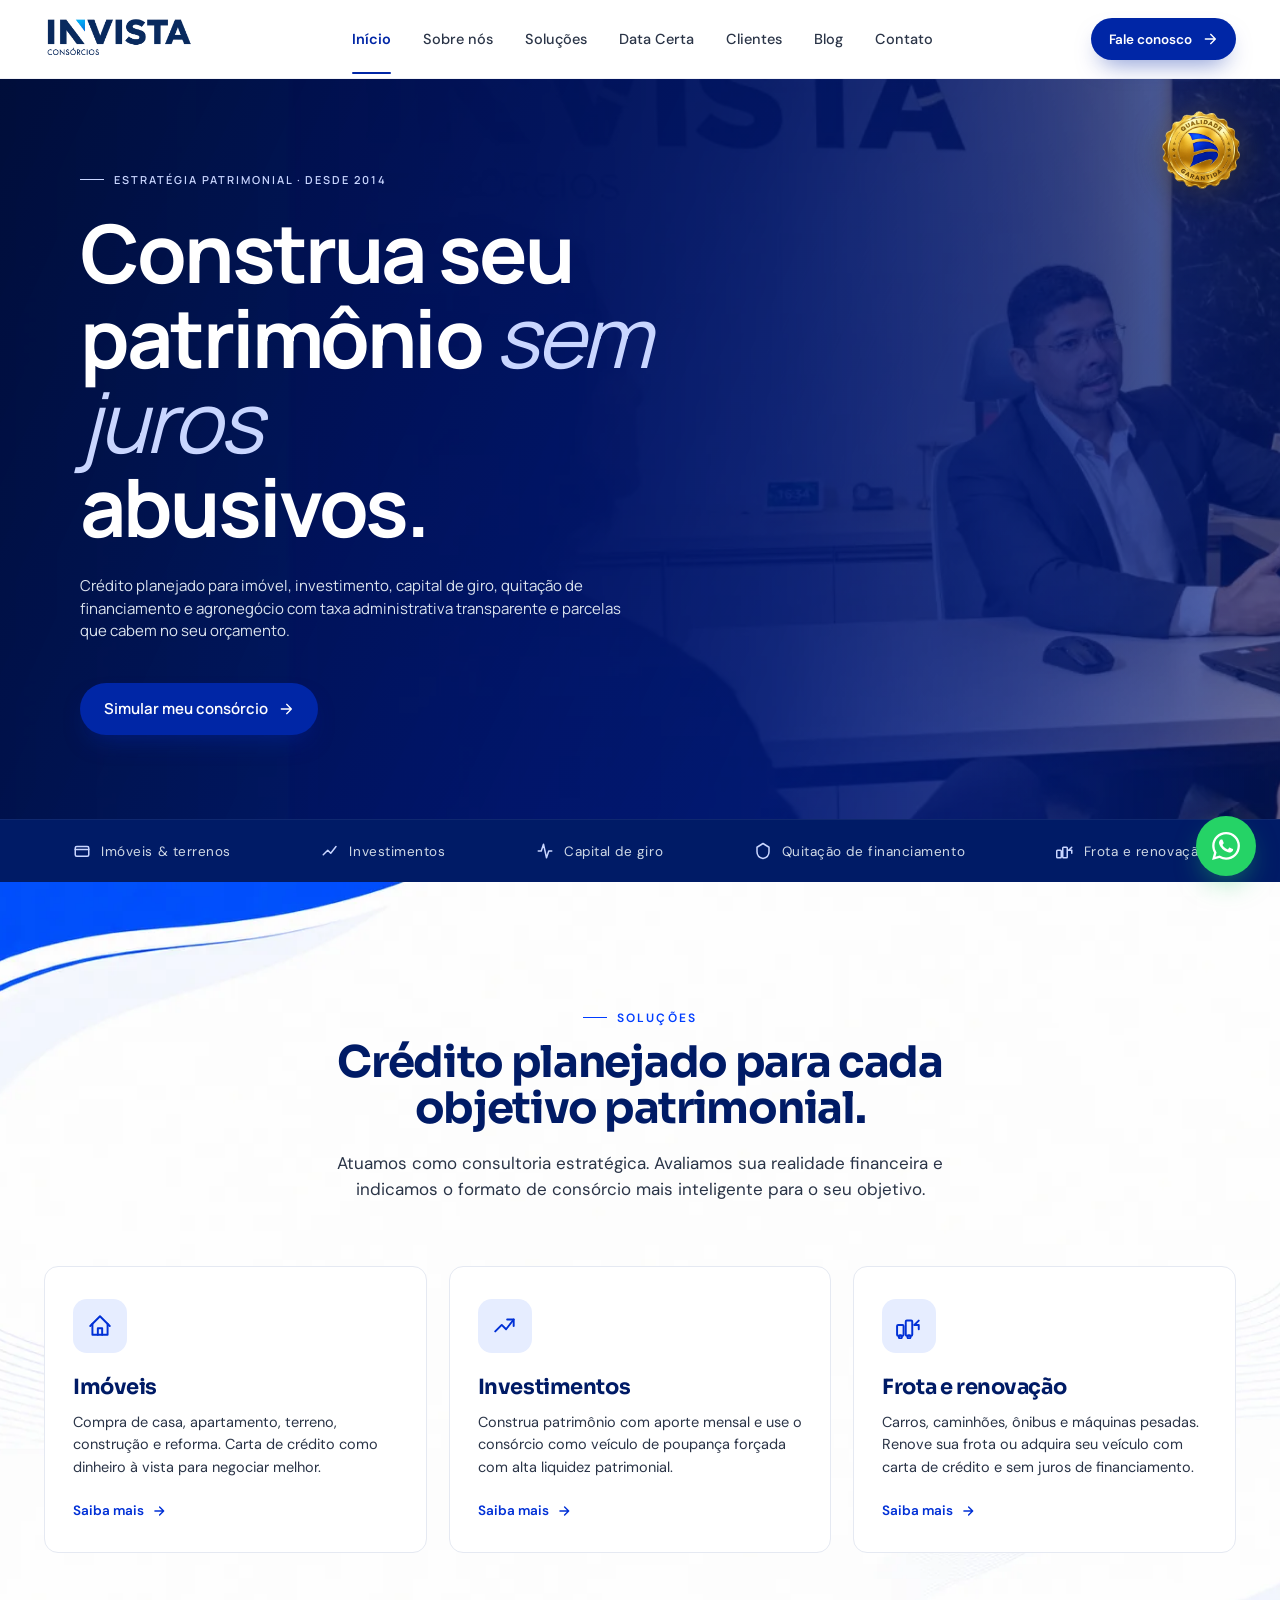
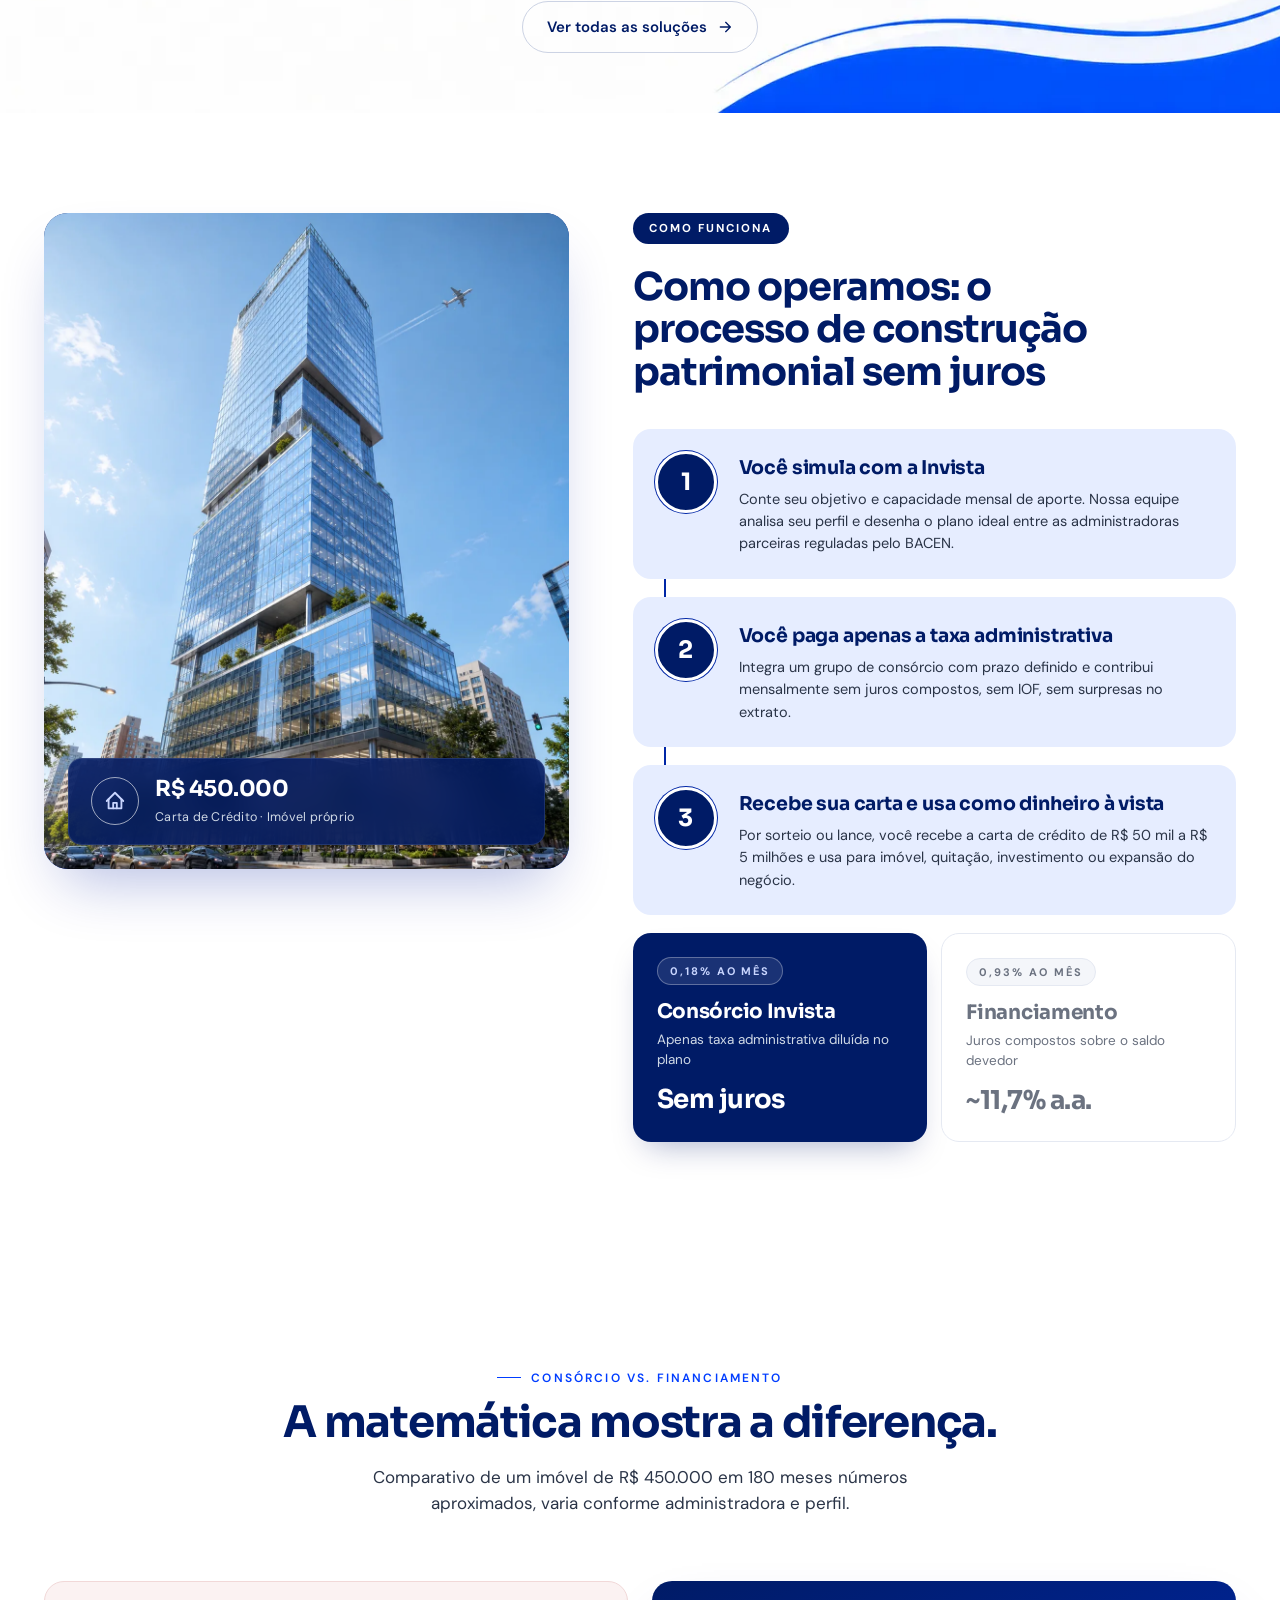
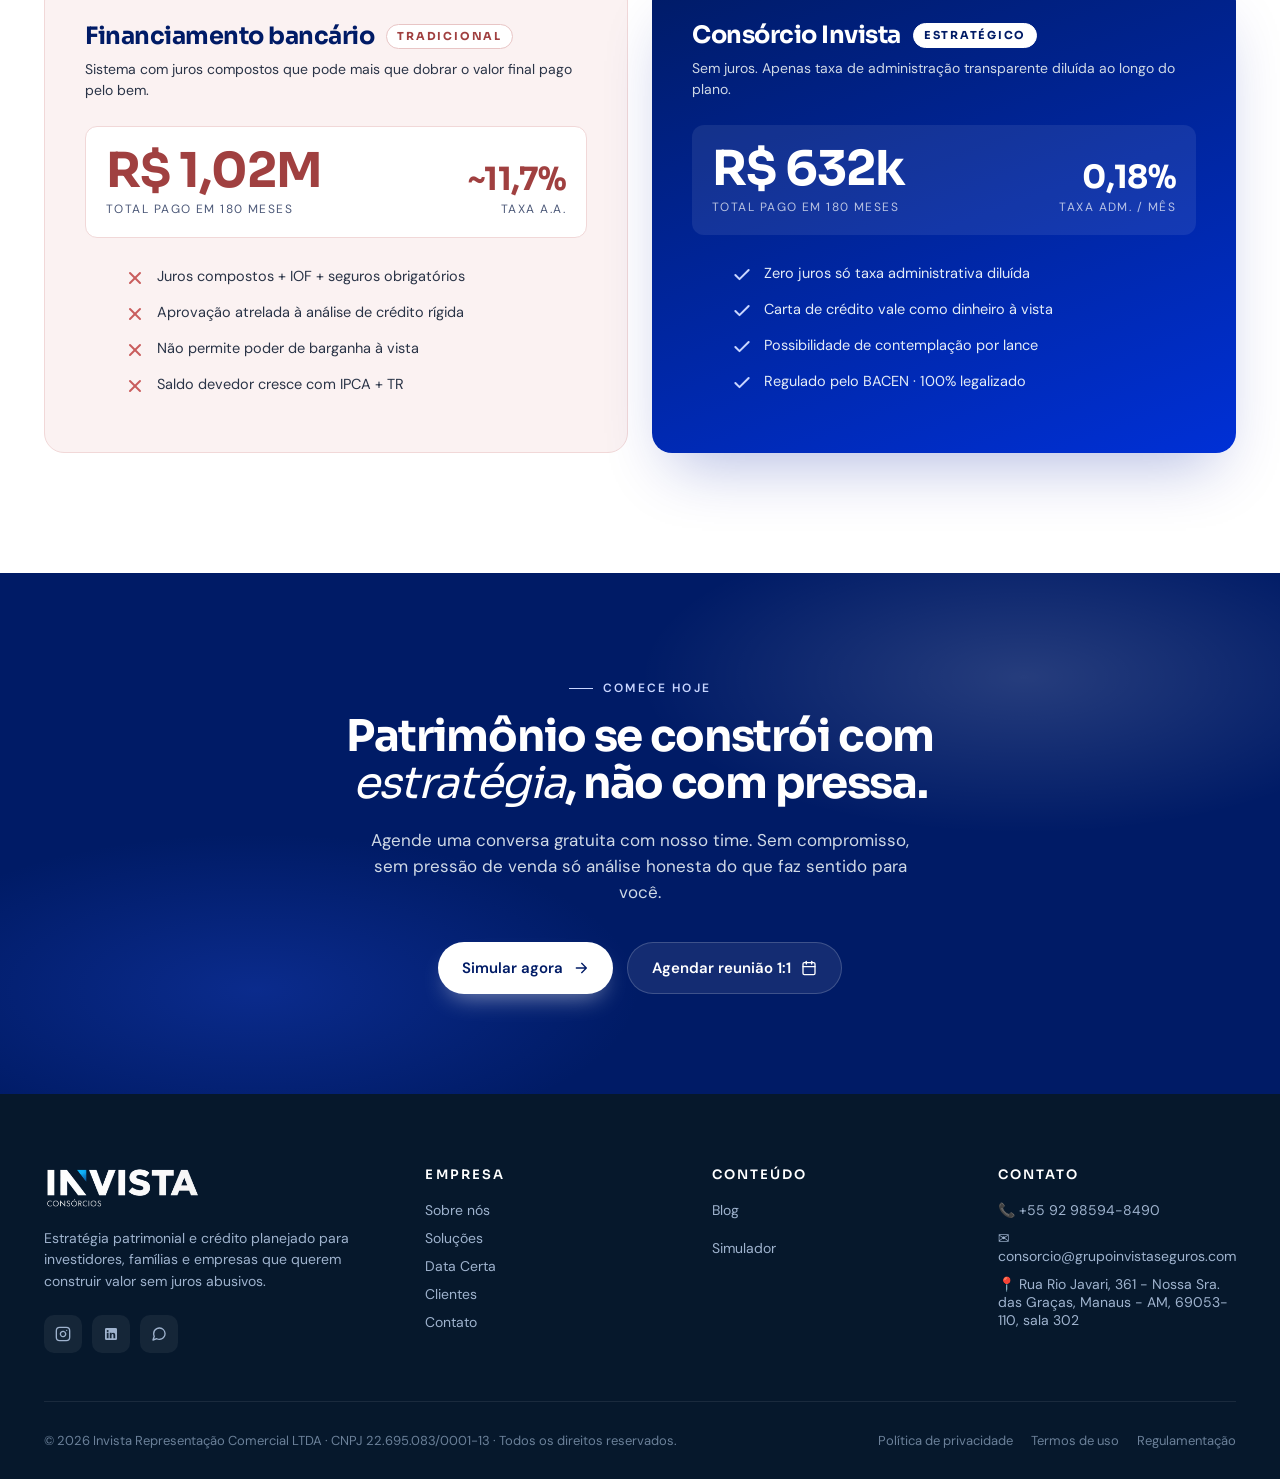
==== commit 419c5e90: "Atualiza mensagem do botão flutuante de WhatsApp e troca imagens entre seções Co-Authored-By: Claude" ====
--- a/index.html
+++ b/index.html
@@ -95,7 +95,7 @@
       <div class="cf-image">
         <div class="cf-img-wrap">
           <div class="cf-illustration">
-            <picture><source type="image/webp" srcset="assets/casa-mobiliada.webp"><img src="assets/casa-mobiliada.png" alt="Casa mobiliada representando o patrimônio construído via consórcio" loading="lazy" decoding="async"></picture>
+            <picture><source type="image/webp" srcset="assets/predio-isometrico.webp"><img src="assets/predio-isometrico.png" alt="Prédio isométrico representando o patrimônio construído via consórcio" loading="lazy" decoding="async"></picture>
           </div>
           <div class="cf-price-tag">
             <div class="cf-pt-icon"><svg viewBox="0 0 24 24" fill="none" stroke="currentColor" stroke-width="2" stroke-linecap="round" stroke-linejoin="round"><path d="M3 12l9-9 9 9"/><path d="M5 10v10h14V10"/><path d="M10 20v-6h4v6"/></svg></div>
@@ -225,4 +225,4 @@
     </div>
   </div>
 </section>
-<footer><div class="container"><div class="foot-grid"><div><a href="index.html" class="logo" aria-label="Invista Consórcios"><picture><source type="image/webp" srcset="assets/invista-logo-white.webp"><img src="assets/invista-logo-white.png" alt="Invista Consórcios" loading="lazy" decoding="async"></picture></a><p>Estratégia patrimonial e crédito planejado para investidores, famílias e empresas que querem construir valor sem juros abusivos.</p><div class="soc"><a href="https://www.instagram.com/invistaconsorcios.br/" target="_blank" rel="noopener" aria-label="Instagram"><svg viewBox="0 0 24 24" fill="none" stroke="currentColor" stroke-width="2" stroke-linecap="round" stroke-linejoin="round"><rect x="2" y="2" width="20" height="20" rx="5"/><path d="M16 11.37A4 4 0 1 1 12.63 8 4 4 0 0 1 16 11.37z"/><line x1="17.5" y1="6.5" x2="17.51" y2="6.5"/></svg></a><a href="#" aria-label="LinkedIn"><svg viewBox="0 0 24 24" fill="currentColor"><path d="M19 3a2 2 0 0 1 2 2v14a2 2 0 0 1-2 2H5a2 2 0 0 1-2-2V5a2 2 0 0 1 2-2zM8.339 18.337V10.13H5.667v8.207zm-1.336-9.378a1.547 1.547 0 1 0 0-3.095 1.547 1.547 0 0 0 0 3.095zm11.336 9.378v-4.501c0-2.477-1.323-3.629-3.087-3.629a2.665 2.665 0 0 0-2.413 1.325v-1.402H10.18c.034.74 0 8.207 0 8.207h2.659v-4.583a1.815 1.815 0 0 1 .088-.649 1.456 1.456 0 0 1 1.364-.973c.964 0 1.348.734 1.348 1.81v4.395z"/></svg></a><a href="#" aria-label="WhatsApp"><svg viewBox="0 0 24 24" fill="none" stroke="currentColor" stroke-width="2" stroke-linecap="round" stroke-linejoin="round"><path d="M21 11.5a8.38 8.38 0 0 1-.9 3.8 8.5 8.5 0 0 1-7.6 4.7 8.38 8.38 0 0 1-3.8-.9L3 21l1.9-5.7a8.38 8.38 0 0 1-.9-3.8 8.5 8.5 0 0 1 4.7-7.6 8.38 8.38 0 0 1 3.8-.9h.5a8.48 8.48 0 0 1 8 8z"/></svg></a></div></div><div><h4>Empresa</h4><ul><li><a href="sobre.html">Sobre nós</a></li><li><a href="solucoes.html">Soluções</a></li><li><a href="data-certa.html" class="">Data Certa</a></li><li><a href="clientes.html">Clientes</a></li><li><a href="contato.html">Contato</a></li></ul></div><div><h4>Conteúdo</h4><ul><li><a href="blog.html">Blog</a></li><li></li><li><a href="data-certa.html#simulador">Simulador</a></li></ul></div><div><h4>Contato</h4><ul><li>📞 +55 92 98594-8490</li><li>✉ <a href="mailto:consorcio@grupoinvistaseguros.com">consorcio@grupoinvistaseguros.com</a></li><li>📍 Rua Rio Javari, 361 - Nossa Sra. das Graças, Manaus - AM, 69053-110, sala 302</li></ul></div></div><div class="foot-bottom"><div>© 2026 Invista Representação Comercial LTDA · CNPJ 22.695.083/0001-13 · Todos os direitos reservados.</div><div class="legal"><a href="privacidade.html">Política de privacidade</a><a href="termos.html">Termos de uso</a><a href="#">Regulamentação</a></div></div></div></footer><a class="wa" href="https://wa.me/5592985948490?text=Ol%C3%A1,%20gostaria%20de%20mais%20informa%C3%A7%C3%B5es" target="_blank" rel="noopener" aria-label="WhatsApp"><svg viewBox="0 0 24 24" fill="currentColor"><path d="M17.472 14.382c-.297-.149-1.758-.867-2.03-.967-.273-.099-.471-.148-.67.15-.197.297-.767.966-.94 1.164-.173.199-.347.223-.644.075-.297-.15-1.255-.463-2.39-1.475-.883-.788-1.48-1.761-1.653-2.059-.173-.297-.018-.458.13-.606.134-.133.298-.347.446-.52.149-.174.198-.298.298-.497.099-.198.05-.371-.025-.52-.075-.149-.669-1.612-.916-2.207-.242-.579-.487-.5-.669-.51-.173-.008-.371-.01-.57-.01-.198 0-.52.074-.792.372-.272.297-1.04 1.016-1.04 2.479 0 1.462 1.065 2.875 1.213 3.074.149.198 2.096 3.2 5.077 4.487.709.306 1.262.489 1.694.625.712.227 1.36.195 1.871.118.571-.085 1.758-.719 2.006-1.413.248-.694.248-1.289.173-1.413-.074-.124-.272-.198-.57-.347m-5.421 7.403h-.004a9.87 9.87 0 0 1-5.031-1.378l-.361-.214-3.741.982.998-3.648-.235-.374a9.86 9.86 0 0 1-1.51-5.26c.001-5.45 4.436-9.884 9.888-9.884 2.64 0 5.122 1.03 6.988 2.898a9.825 9.825 0 0 1 2.893 6.994c-.003 5.45-4.437 9.884-9.885 9.884m8.413-18.297A11.815 11.815 0 0 0 12.05 0C5.495 0 .16 5.335.157 11.892c0 2.096.547 4.142 1.588 5.945L.057 24l6.305-1.654a11.882 11.882 0 0 0 5.683 1.448h.005c6.554 0 11.89-5.335 11.893-11.893A11.821 11.821 0 0 0 20.464 3.488"/></svg></a><script src="assets/sim.js"></script><script>window.addEventListener("load",function(){var l=document.getElementById("page-loader");if(l){l.classList.add("hidden");setTimeout(function(){l.remove()},520);}});</script><script src="assets/anim.js"></script></body></html>+<footer><div class="container"><div class="foot-grid"><div><a href="index.html" class="logo" aria-label="Invista Consórcios"><picture><source type="image/webp" srcset="assets/invista-logo-white.webp"><img src="assets/invista-logo-white.png" alt="Invista Consórcios" loading="lazy" decoding="async"></picture></a><p>Estratégia patrimonial e crédito planejado para investidores, famílias e empresas que querem construir valor sem juros abusivos.</p><div class="soc"><a href="https://www.instagram.com/invistaconsorcios.br/" target="_blank" rel="noopener" aria-label="Instagram"><svg viewBox="0 0 24 24" fill="none" stroke="currentColor" stroke-width="2" stroke-linecap="round" stroke-linejoin="round"><rect x="2" y="2" width="20" height="20" rx="5"/><path d="M16 11.37A4 4 0 1 1 12.63 8 4 4 0 0 1 16 11.37z"/><line x1="17.5" y1="6.5" x2="17.51" y2="6.5"/></svg></a><a href="#" aria-label="LinkedIn"><svg viewBox="0 0 24 24" fill="currentColor"><path d="M19 3a2 2 0 0 1 2 2v14a2 2 0 0 1-2 2H5a2 2 0 0 1-2-2V5a2 2 0 0 1 2-2zM8.339 18.337V10.13H5.667v8.207zm-1.336-9.378a1.547 1.547 0 1 0 0-3.095 1.547 1.547 0 0 0 0 3.095zm11.336 9.378v-4.501c0-2.477-1.323-3.629-3.087-3.629a2.665 2.665 0 0 0-2.413 1.325v-1.402H10.18c.034.74 0 8.207 0 8.207h2.659v-4.583a1.815 1.815 0 0 1 .088-.649 1.456 1.456 0 0 1 1.364-.973c.964 0 1.348.734 1.348 1.81v4.395z"/></svg></a><a href="#" aria-label="WhatsApp"><svg viewBox="0 0 24 24" fill="none" stroke="currentColor" stroke-width="2" stroke-linecap="round" stroke-linejoin="round"><path d="M21 11.5a8.38 8.38 0 0 1-.9 3.8 8.5 8.5 0 0 1-7.6 4.7 8.38 8.38 0 0 1-3.8-.9L3 21l1.9-5.7a8.38 8.38 0 0 1-.9-3.8 8.5 8.5 0 0 1 4.7-7.6 8.38 8.38 0 0 1 3.8-.9h.5a8.48 8.48 0 0 1 8 8z"/></svg></a></div></div><div><h4>Empresa</h4><ul><li><a href="sobre.html">Sobre nós</a></li><li><a href="solucoes.html">Soluções</a></li><li><a href="data-certa.html" class="">Data Certa</a></li><li><a href="clientes.html">Clientes</a></li><li><a href="contato.html">Contato</a></li></ul></div><div><h4>Conteúdo</h4><ul><li><a href="blog.html">Blog</a></li><li></li><li><a href="data-certa.html#simulador">Simulador</a></li></ul></div><div><h4>Contato</h4><ul><li>📞 +55 92 98594-8490</li><li>✉ <a href="mailto:consorcio@grupoinvistaseguros.com">consorcio@grupoinvistaseguros.com</a></li><li>📍 Rua Rio Javari, 361 - Nossa Sra. das Graças, Manaus - AM, 69053-110, sala 302</li></ul></div></div><div class="foot-bottom"><div>© 2026 Invista Representação Comercial LTDA · CNPJ 22.695.083/0001-13 · Todos os direitos reservados.</div><div class="legal"><a href="privacidade.html">Política de privacidade</a><a href="termos.html">Termos de uso</a><a href="#">Regulamentação</a></div></div></div></footer><a class="wa" href="https://wa.me/5592985948490?text=Ol%C3%A1%2C%20vim%20do%20site%20e%20gostaria%20de%20saber%20mais" target="_blank" rel="noopener" aria-label="WhatsApp"><svg viewBox="0 0 24 24" fill="currentColor"><path d="M17.472 14.382c-.297-.149-1.758-.867-2.03-.967-.273-.099-.471-.148-.67.15-.197.297-.767.966-.94 1.164-.173.199-.347.223-.644.075-.297-.15-1.255-.463-2.39-1.475-.883-.788-1.48-1.761-1.653-2.059-.173-.297-.018-.458.13-.606.134-.133.298-.347.446-.52.149-.174.198-.298.298-.497.099-.198.05-.371-.025-.52-.075-.149-.669-1.612-.916-2.207-.242-.579-.487-.5-.669-.51-.173-.008-.371-.01-.57-.01-.198 0-.52.074-.792.372-.272.297-1.04 1.016-1.04 2.479 0 1.462 1.065 2.875 1.213 3.074.149.198 2.096 3.2 5.077 4.487.709.306 1.262.489 1.694.625.712.227 1.36.195 1.871.118.571-.085 1.758-.719 2.006-1.413.248-.694.248-1.289.173-1.413-.074-.124-.272-.198-.57-.347m-5.421 7.403h-.004a9.87 9.87 0 0 1-5.031-1.378l-.361-.214-3.741.982.998-3.648-.235-.374a9.86 9.86 0 0 1-1.51-5.26c.001-5.45 4.436-9.884 9.888-9.884 2.64 0 5.122 1.03 6.988 2.898a9.825 9.825 0 0 1 2.893 6.994c-.003 5.45-4.437 9.884-9.885 9.884m8.413-18.297A11.815 11.815 0 0 0 12.05 0C5.495 0 .16 5.335.157 11.892c0 2.096.547 4.142 1.588 5.945L.057 24l6.305-1.654a11.882 11.882 0 0 0 5.683 1.448h.005c6.554 0 11.89-5.335 11.893-11.893A11.821 11.821 0 0 0 20.464 3.488"/></svg></a><script src="assets/sim.js"></script><script>window.addEventListener("load",function(){var l=document.getElementById("page-loader");if(l){l.classList.add("hidden");setTimeout(function(){l.remove()},520);}});</script><script src="assets/anim.js"></script></body></html>
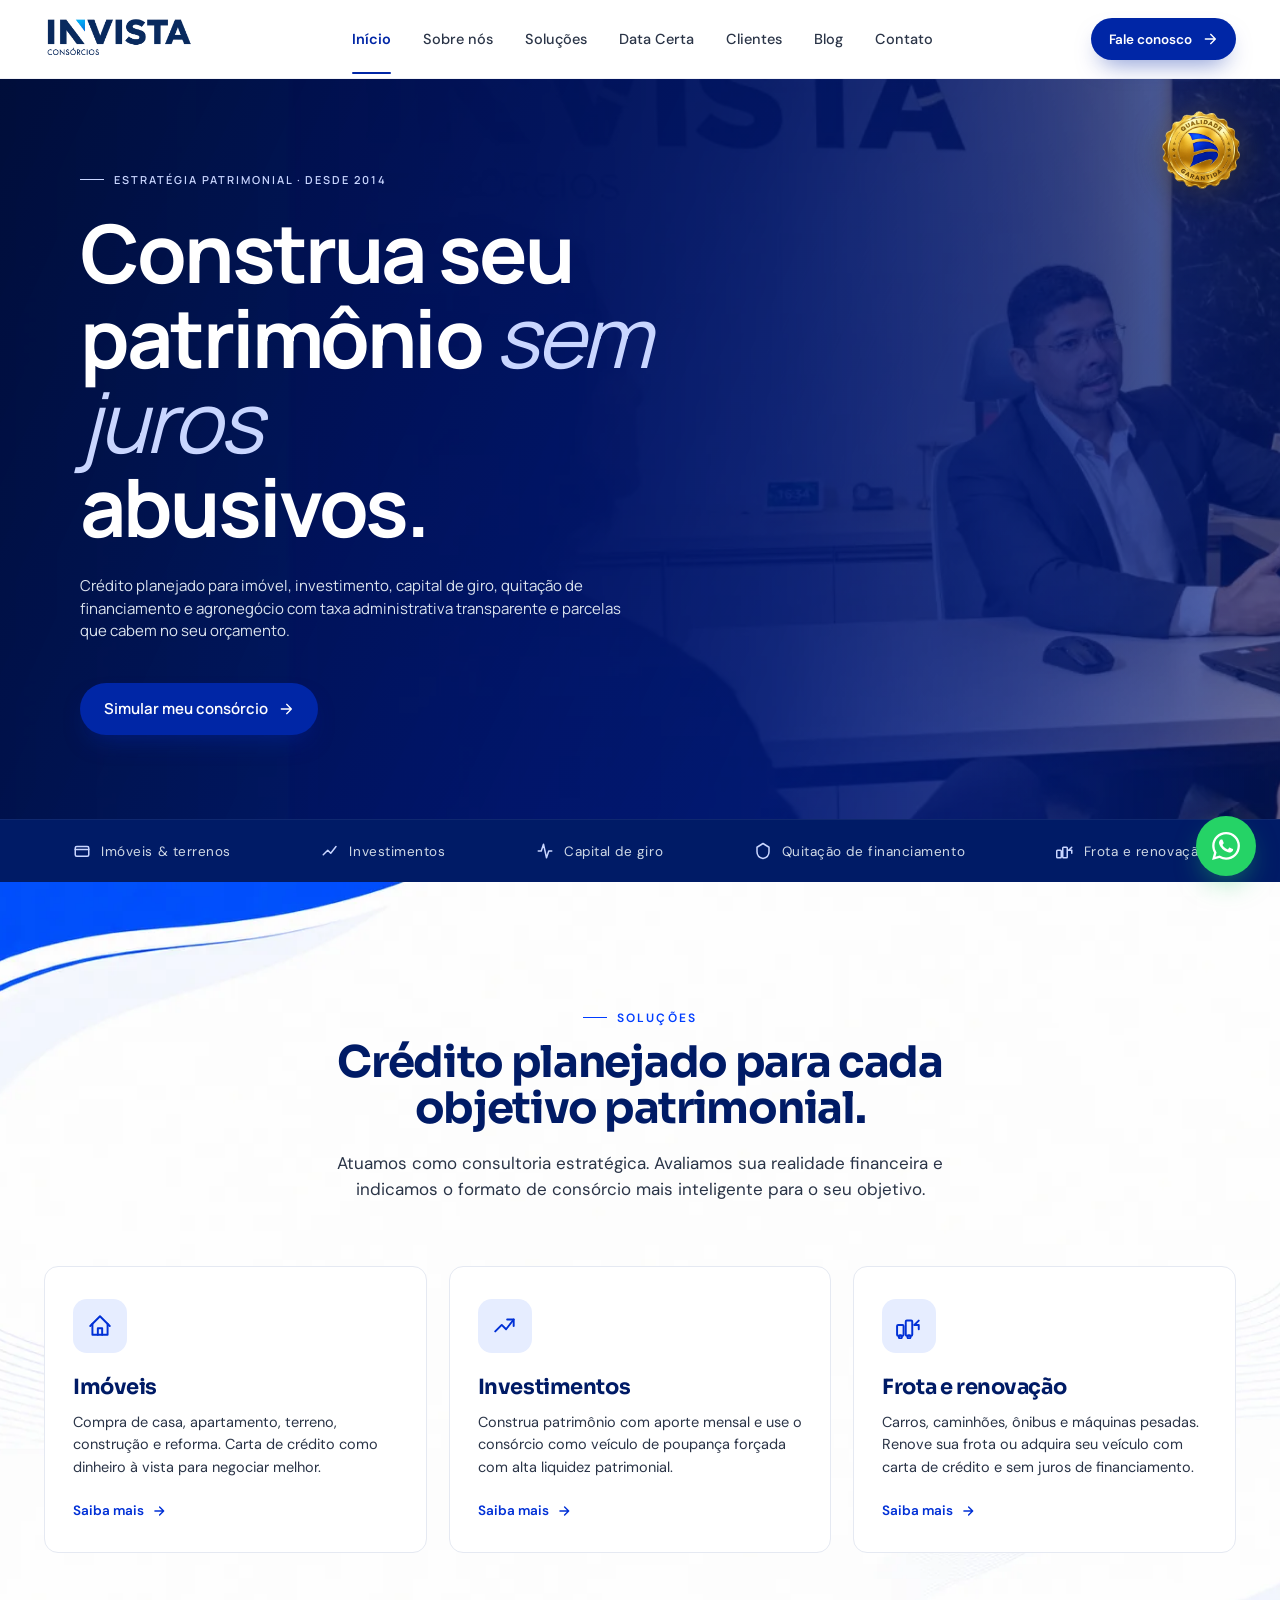
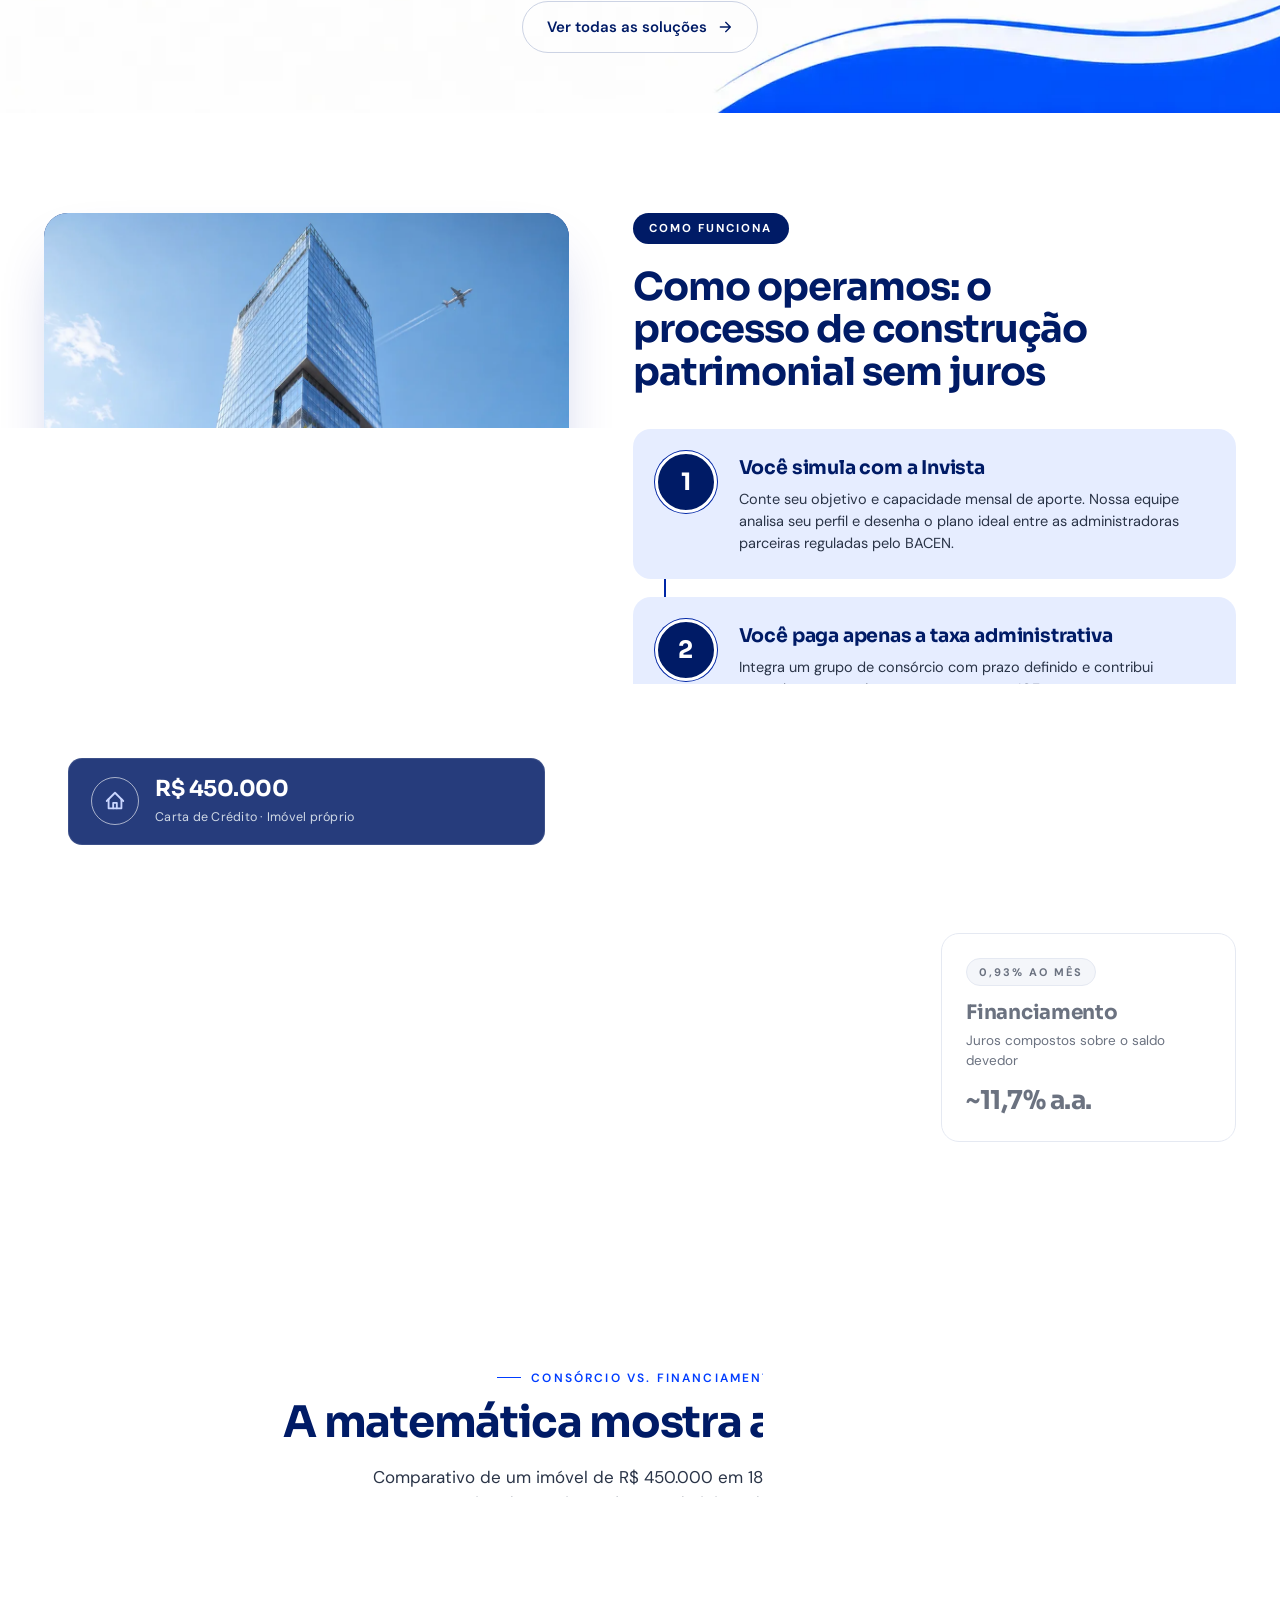
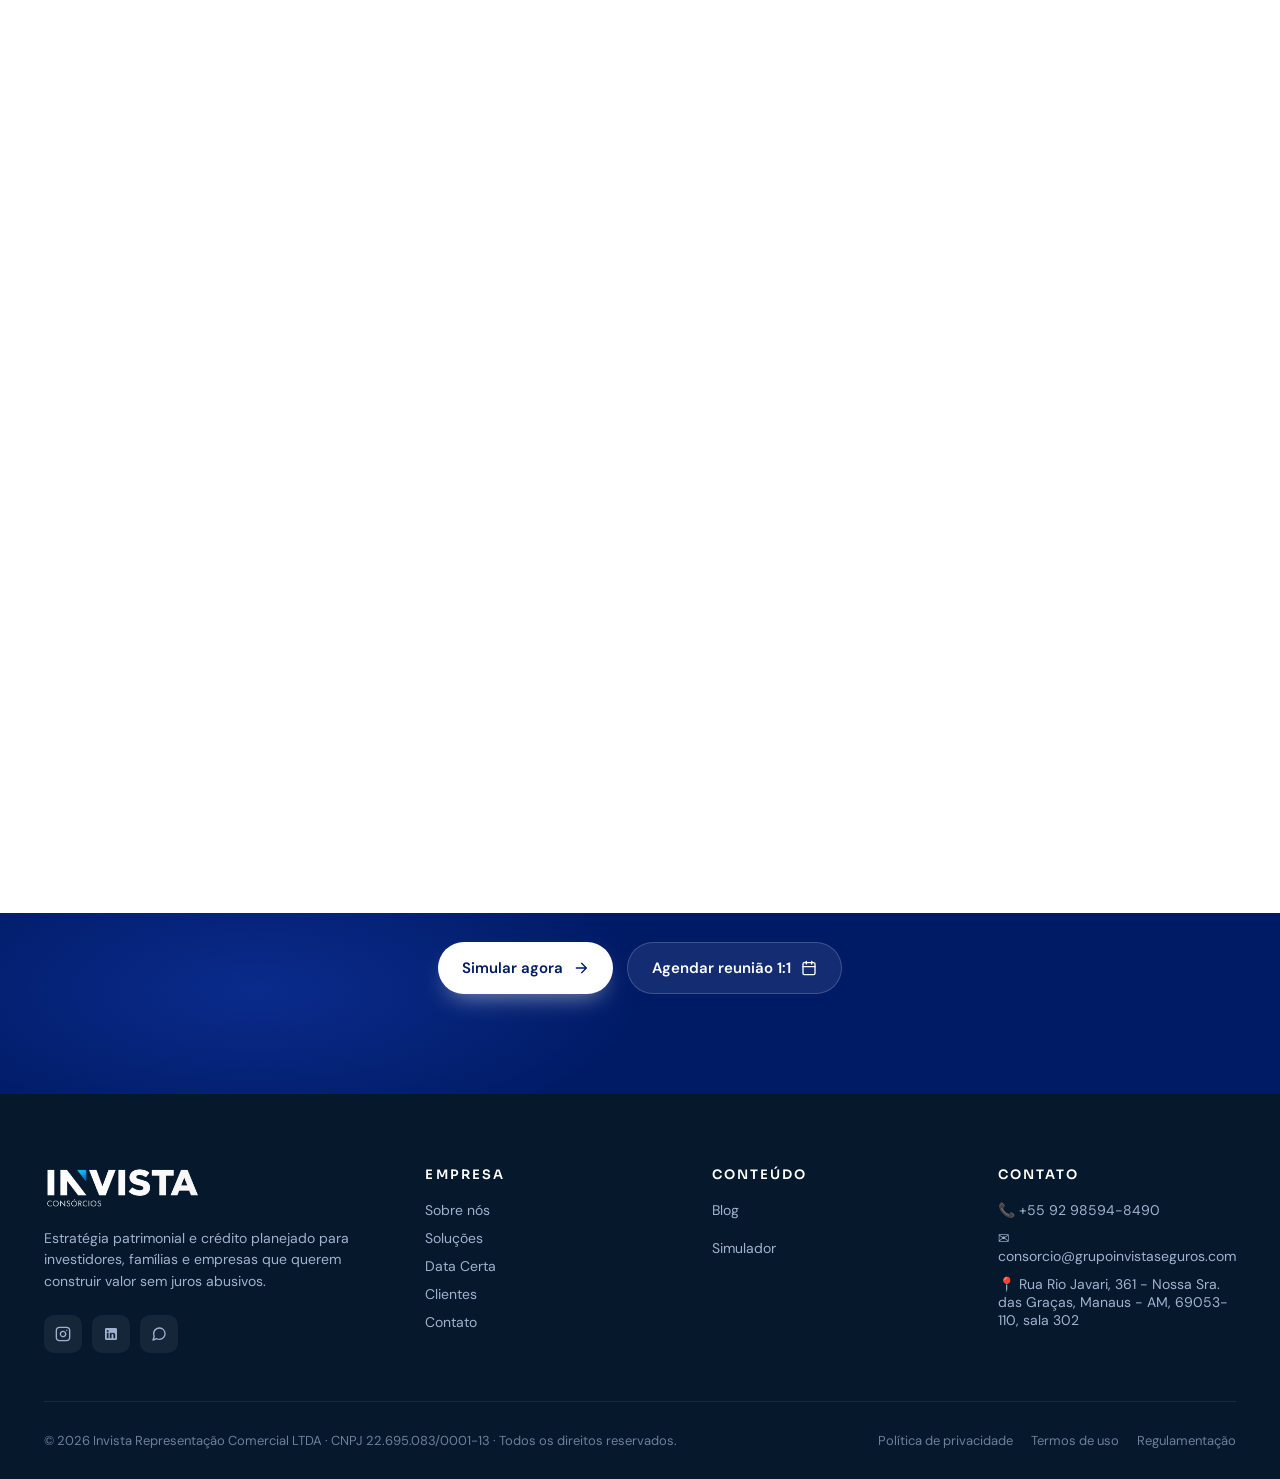
==== commit df339dfc: "Troca link do botão WhatsApp flutuante para formato direto api.whatsapp.com Co-Authored-By: Claude S" ====
--- a/index.html
+++ b/index.html
@@ -225,4 +225,4 @@
     </div>
   </div>
 </section>
-<footer><div class="container"><div class="foot-grid"><div><a href="index.html" class="logo" aria-label="Invista Consórcios"><picture><source type="image/webp" srcset="assets/invista-logo-white.webp"><img src="assets/invista-logo-white.png" alt="Invista Consórcios" loading="lazy" decoding="async"></picture></a><p>Estratégia patrimonial e crédito planejado para investidores, famílias e empresas que querem construir valor sem juros abusivos.</p><div class="soc"><a href="https://www.instagram.com/invistaconsorcios.br/" target="_blank" rel="noopener" aria-label="Instagram"><svg viewBox="0 0 24 24" fill="none" stroke="currentColor" stroke-width="2" stroke-linecap="round" stroke-linejoin="round"><rect x="2" y="2" width="20" height="20" rx="5"/><path d="M16 11.37A4 4 0 1 1 12.63 8 4 4 0 0 1 16 11.37z"/><line x1="17.5" y1="6.5" x2="17.51" y2="6.5"/></svg></a><a href="#" aria-label="LinkedIn"><svg viewBox="0 0 24 24" fill="currentColor"><path d="M19 3a2 2 0 0 1 2 2v14a2 2 0 0 1-2 2H5a2 2 0 0 1-2-2V5a2 2 0 0 1 2-2zM8.339 18.337V10.13H5.667v8.207zm-1.336-9.378a1.547 1.547 0 1 0 0-3.095 1.547 1.547 0 0 0 0 3.095zm11.336 9.378v-4.501c0-2.477-1.323-3.629-3.087-3.629a2.665 2.665 0 0 0-2.413 1.325v-1.402H10.18c.034.74 0 8.207 0 8.207h2.659v-4.583a1.815 1.815 0 0 1 .088-.649 1.456 1.456 0 0 1 1.364-.973c.964 0 1.348.734 1.348 1.81v4.395z"/></svg></a><a href="#" aria-label="WhatsApp"><svg viewBox="0 0 24 24" fill="none" stroke="currentColor" stroke-width="2" stroke-linecap="round" stroke-linejoin="round"><path d="M21 11.5a8.38 8.38 0 0 1-.9 3.8 8.5 8.5 0 0 1-7.6 4.7 8.38 8.38 0 0 1-3.8-.9L3 21l1.9-5.7a8.38 8.38 0 0 1-.9-3.8 8.5 8.5 0 0 1 4.7-7.6 8.38 8.38 0 0 1 3.8-.9h.5a8.48 8.48 0 0 1 8 8z"/></svg></a></div></div><div><h4>Empresa</h4><ul><li><a href="sobre.html">Sobre nós</a></li><li><a href="solucoes.html">Soluções</a></li><li><a href="data-certa.html" class="">Data Certa</a></li><li><a href="clientes.html">Clientes</a></li><li><a href="contato.html">Contato</a></li></ul></div><div><h4>Conteúdo</h4><ul><li><a href="blog.html">Blog</a></li><li></li><li><a href="data-certa.html#simulador">Simulador</a></li></ul></div><div><h4>Contato</h4><ul><li>📞 +55 92 98594-8490</li><li>✉ <a href="mailto:consorcio@grupoinvistaseguros.com">consorcio@grupoinvistaseguros.com</a></li><li>📍 Rua Rio Javari, 361 - Nossa Sra. das Graças, Manaus - AM, 69053-110, sala 302</li></ul></div></div><div class="foot-bottom"><div>© 2026 Invista Representação Comercial LTDA · CNPJ 22.695.083/0001-13 · Todos os direitos reservados.</div><div class="legal"><a href="privacidade.html">Política de privacidade</a><a href="termos.html">Termos de uso</a><a href="#">Regulamentação</a></div></div></div></footer><a class="wa" href="https://wa.me/5592985948490?text=Ol%C3%A1%2C%20vim%20do%20site%20e%20gostaria%20de%20saber%20mais" target="_blank" rel="noopener" aria-label="WhatsApp"><svg viewBox="0 0 24 24" fill="currentColor"><path d="M17.472 14.382c-.297-.149-1.758-.867-2.03-.967-.273-.099-.471-.148-.67.15-.197.297-.767.966-.94 1.164-.173.199-.347.223-.644.075-.297-.15-1.255-.463-2.39-1.475-.883-.788-1.48-1.761-1.653-2.059-.173-.297-.018-.458.13-.606.134-.133.298-.347.446-.52.149-.174.198-.298.298-.497.099-.198.05-.371-.025-.52-.075-.149-.669-1.612-.916-2.207-.242-.579-.487-.5-.669-.51-.173-.008-.371-.01-.57-.01-.198 0-.52.074-.792.372-.272.297-1.04 1.016-1.04 2.479 0 1.462 1.065 2.875 1.213 3.074.149.198 2.096 3.2 5.077 4.487.709.306 1.262.489 1.694.625.712.227 1.36.195 1.871.118.571-.085 1.758-.719 2.006-1.413.248-.694.248-1.289.173-1.413-.074-.124-.272-.198-.57-.347m-5.421 7.403h-.004a9.87 9.87 0 0 1-5.031-1.378l-.361-.214-3.741.982.998-3.648-.235-.374a9.86 9.86 0 0 1-1.51-5.26c.001-5.45 4.436-9.884 9.888-9.884 2.64 0 5.122 1.03 6.988 2.898a9.825 9.825 0 0 1 2.893 6.994c-.003 5.45-4.437 9.884-9.885 9.884m8.413-18.297A11.815 11.815 0 0 0 12.05 0C5.495 0 .16 5.335.157 11.892c0 2.096.547 4.142 1.588 5.945L.057 24l6.305-1.654a11.882 11.882 0 0 0 5.683 1.448h.005c6.554 0 11.89-5.335 11.893-11.893A11.821 11.821 0 0 0 20.464 3.488"/></svg></a><script src="assets/sim.js"></script><script>window.addEventListener("load",function(){var l=document.getElementById("page-loader");if(l){l.classList.add("hidden");setTimeout(function(){l.remove()},520);}});</script><script src="assets/anim.js"></script></body></html>+<footer><div class="container"><div class="foot-grid"><div><a href="index.html" class="logo" aria-label="Invista Consórcios"><picture><source type="image/webp" srcset="assets/invista-logo-white.webp"><img src="assets/invista-logo-white.png" alt="Invista Consórcios" loading="lazy" decoding="async"></picture></a><p>Estratégia patrimonial e crédito planejado para investidores, famílias e empresas que querem construir valor sem juros abusivos.</p><div class="soc"><a href="https://www.instagram.com/invistaconsorcios.br/" target="_blank" rel="noopener" aria-label="Instagram"><svg viewBox="0 0 24 24" fill="none" stroke="currentColor" stroke-width="2" stroke-linecap="round" stroke-linejoin="round"><rect x="2" y="2" width="20" height="20" rx="5"/><path d="M16 11.37A4 4 0 1 1 12.63 8 4 4 0 0 1 16 11.37z"/><line x1="17.5" y1="6.5" x2="17.51" y2="6.5"/></svg></a><a href="#" aria-label="LinkedIn"><svg viewBox="0 0 24 24" fill="currentColor"><path d="M19 3a2 2 0 0 1 2 2v14a2 2 0 0 1-2 2H5a2 2 0 0 1-2-2V5a2 2 0 0 1 2-2zM8.339 18.337V10.13H5.667v8.207zm-1.336-9.378a1.547 1.547 0 1 0 0-3.095 1.547 1.547 0 0 0 0 3.095zm11.336 9.378v-4.501c0-2.477-1.323-3.629-3.087-3.629a2.665 2.665 0 0 0-2.413 1.325v-1.402H10.18c.034.74 0 8.207 0 8.207h2.659v-4.583a1.815 1.815 0 0 1 .088-.649 1.456 1.456 0 0 1 1.364-.973c.964 0 1.348.734 1.348 1.81v4.395z"/></svg></a><a href="#" aria-label="WhatsApp"><svg viewBox="0 0 24 24" fill="none" stroke="currentColor" stroke-width="2" stroke-linecap="round" stroke-linejoin="round"><path d="M21 11.5a8.38 8.38 0 0 1-.9 3.8 8.5 8.5 0 0 1-7.6 4.7 8.38 8.38 0 0 1-3.8-.9L3 21l1.9-5.7a8.38 8.38 0 0 1-.9-3.8 8.5 8.5 0 0 1 4.7-7.6 8.38 8.38 0 0 1 3.8-.9h.5a8.48 8.48 0 0 1 8 8z"/></svg></a></div></div><div><h4>Empresa</h4><ul><li><a href="sobre.html">Sobre nós</a></li><li><a href="solucoes.html">Soluções</a></li><li><a href="data-certa.html" class="">Data Certa</a></li><li><a href="clientes.html">Clientes</a></li><li><a href="contato.html">Contato</a></li></ul></div><div><h4>Conteúdo</h4><ul><li><a href="blog.html">Blog</a></li><li></li><li><a href="data-certa.html#simulador">Simulador</a></li></ul></div><div><h4>Contato</h4><ul><li>📞 +55 92 98594-8490</li><li>✉ <a href="mailto:consorcio@grupoinvistaseguros.com">consorcio@grupoinvistaseguros.com</a></li><li>📍 Rua Rio Javari, 361 - Nossa Sra. das Graças, Manaus - AM, 69053-110, sala 302</li></ul></div></div><div class="foot-bottom"><div>© 2026 Invista Representação Comercial LTDA · CNPJ 22.695.083/0001-13 · Todos os direitos reservados.</div><div class="legal"><a href="privacidade.html">Política de privacidade</a><a href="termos.html">Termos de uso</a><a href="#">Regulamentação</a></div></div></div></footer><a class="wa" href="https://api.whatsapp.com/send/?phone=5592985948490href="https://wa.me/5592985948490?text=Ol%C3%A1%2C%20vim%20do%20site%20e%20gostaria%20de%20saber%20mais"text=Ol%C3%A1%2C+vim+do+site+e+gostaria+de+saber+maishref="https://wa.me/5592985948490?text=Ol%C3%A1%2C%20vim%20do%20site%20e%20gostaria%20de%20saber%20mais"type=phone_numberhref="https://wa.me/5592985948490?text=Ol%C3%A1%2C%20vim%20do%20site%20e%20gostaria%20de%20saber%20mais"app_absent=0" target="_blank" rel="noopener" aria-label="WhatsApp"><svg viewBox="0 0 24 24" fill="currentColor"><path d="M17.472 14.382c-.297-.149-1.758-.867-2.03-.967-.273-.099-.471-.148-.67.15-.197.297-.767.966-.94 1.164-.173.199-.347.223-.644.075-.297-.15-1.255-.463-2.39-1.475-.883-.788-1.48-1.761-1.653-2.059-.173-.297-.018-.458.13-.606.134-.133.298-.347.446-.52.149-.174.198-.298.298-.497.099-.198.05-.371-.025-.52-.075-.149-.669-1.612-.916-2.207-.242-.579-.487-.5-.669-.51-.173-.008-.371-.01-.57-.01-.198 0-.52.074-.792.372-.272.297-1.04 1.016-1.04 2.479 0 1.462 1.065 2.875 1.213 3.074.149.198 2.096 3.2 5.077 4.487.709.306 1.262.489 1.694.625.712.227 1.36.195 1.871.118.571-.085 1.758-.719 2.006-1.413.248-.694.248-1.289.173-1.413-.074-.124-.272-.198-.57-.347m-5.421 7.403h-.004a9.87 9.87 0 0 1-5.031-1.378l-.361-.214-3.741.982.998-3.648-.235-.374a9.86 9.86 0 0 1-1.51-5.26c.001-5.45 4.436-9.884 9.888-9.884 2.64 0 5.122 1.03 6.988 2.898a9.825 9.825 0 0 1 2.893 6.994c-.003 5.45-4.437 9.884-9.885 9.884m8.413-18.297A11.815 11.815 0 0 0 12.05 0C5.495 0 .16 5.335.157 11.892c0 2.096.547 4.142 1.588 5.945L.057 24l6.305-1.654a11.882 11.882 0 0 0 5.683 1.448h.005c6.554 0 11.89-5.335 11.893-11.893A11.821 11.821 0 0 0 20.464 3.488"/></svg></a><script src="assets/sim.js"></script><script>window.addEventListener("load",function(){var l=document.getElementById("page-loader");if(l){l.classList.add("hidden");setTimeout(function(){l.remove()},520);}});</script><script src="assets/anim.js"></script></body></html>
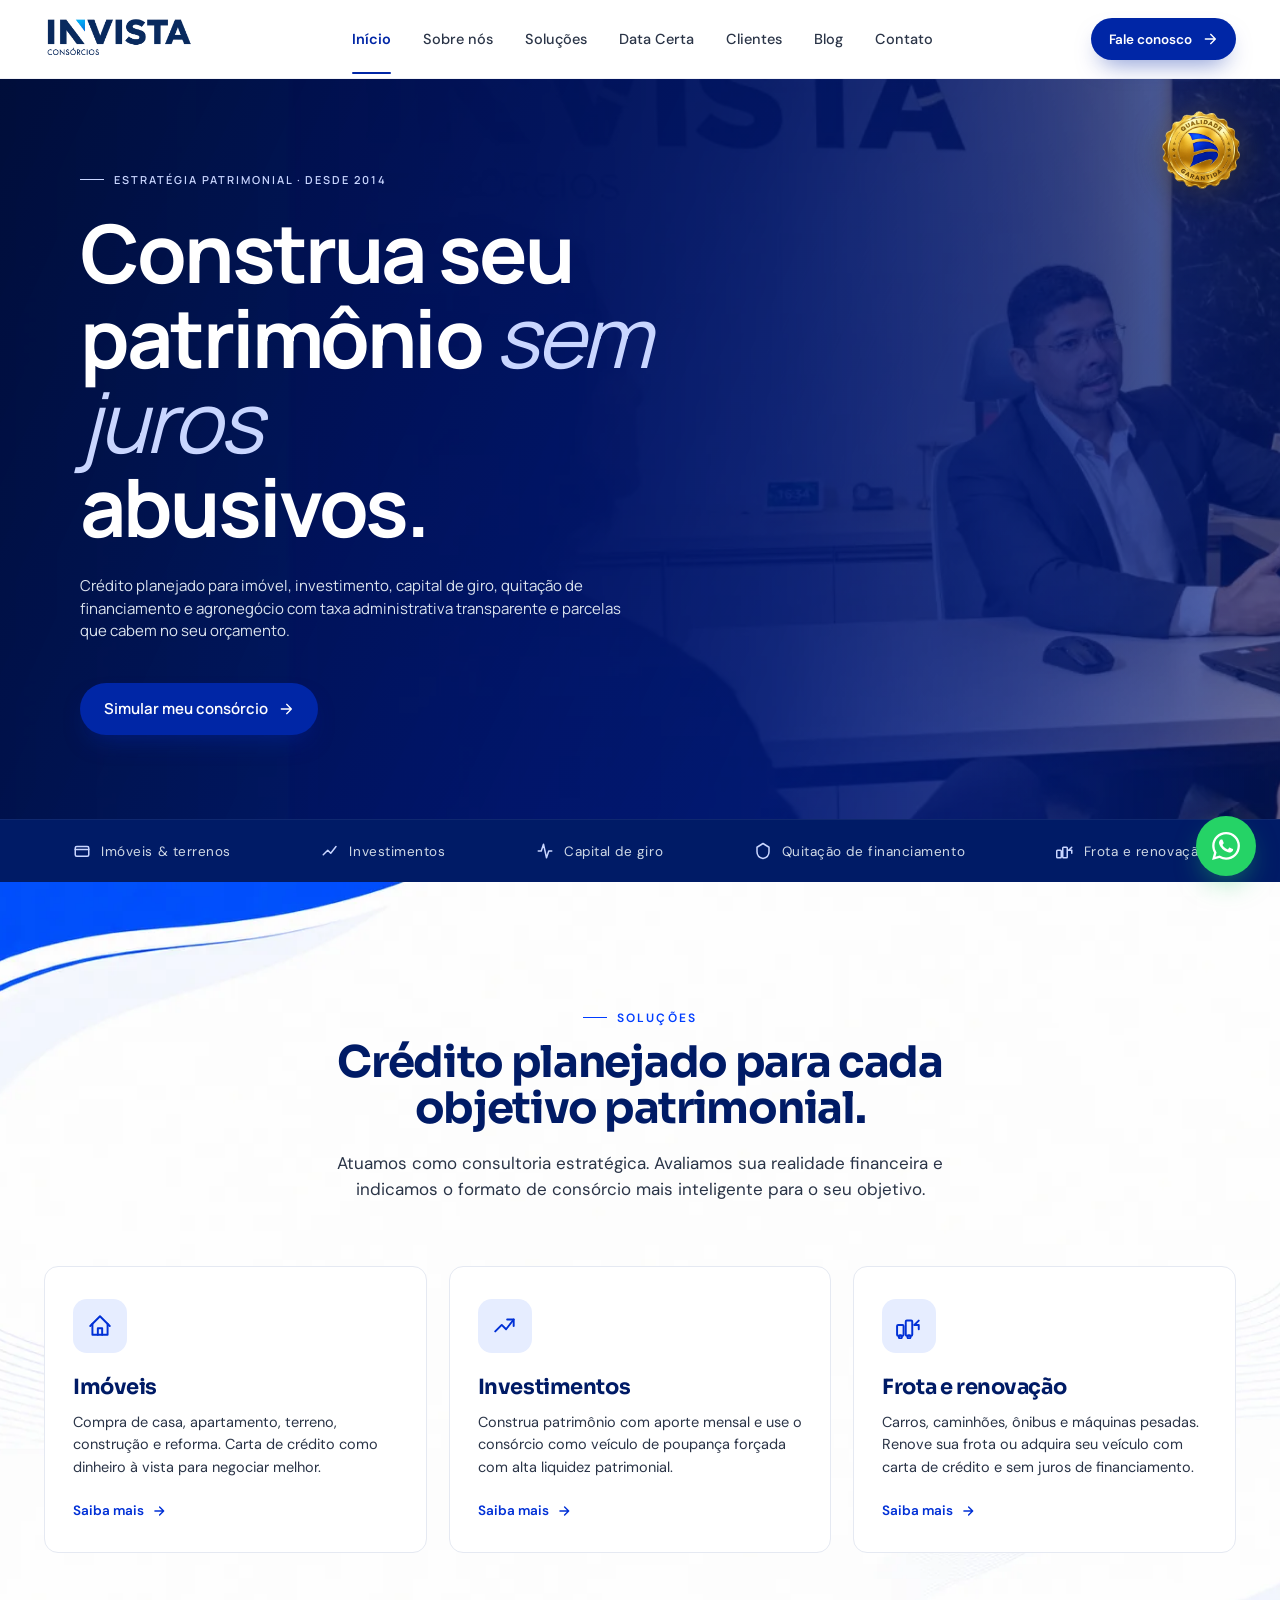
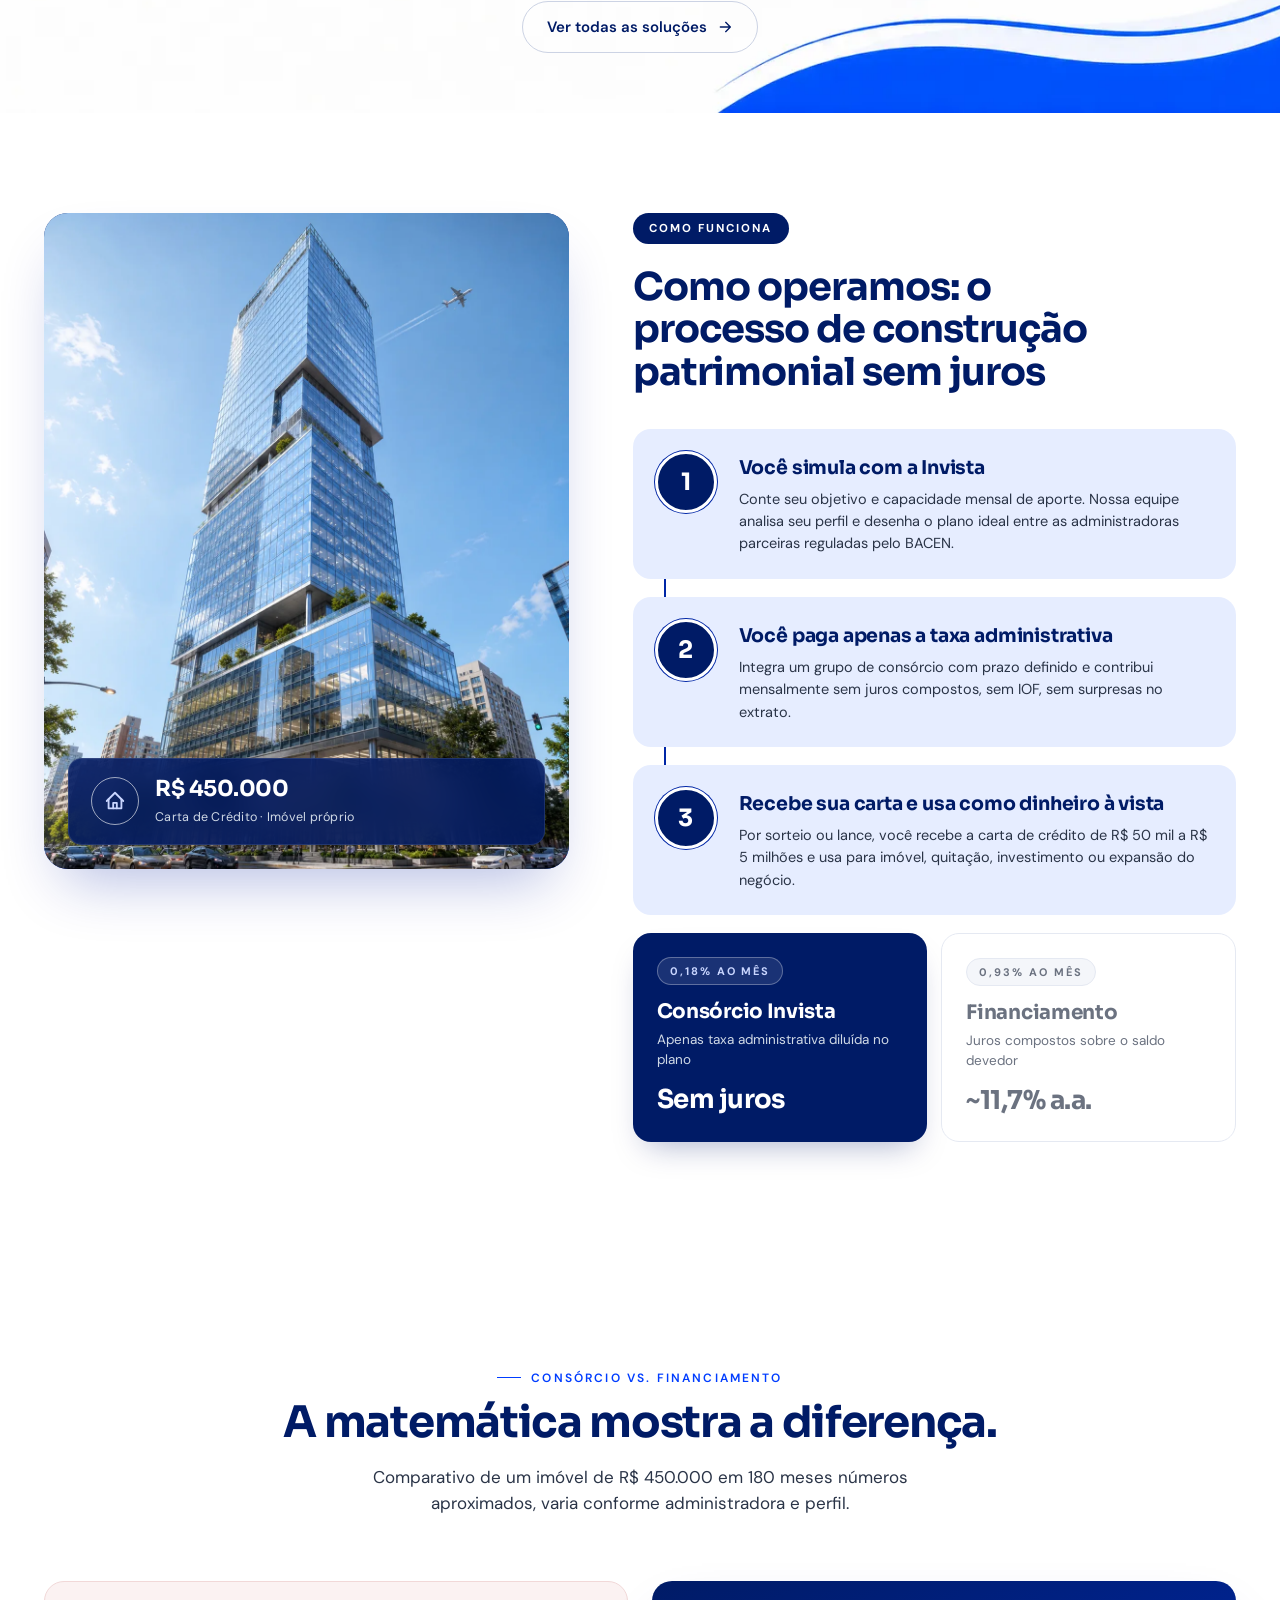
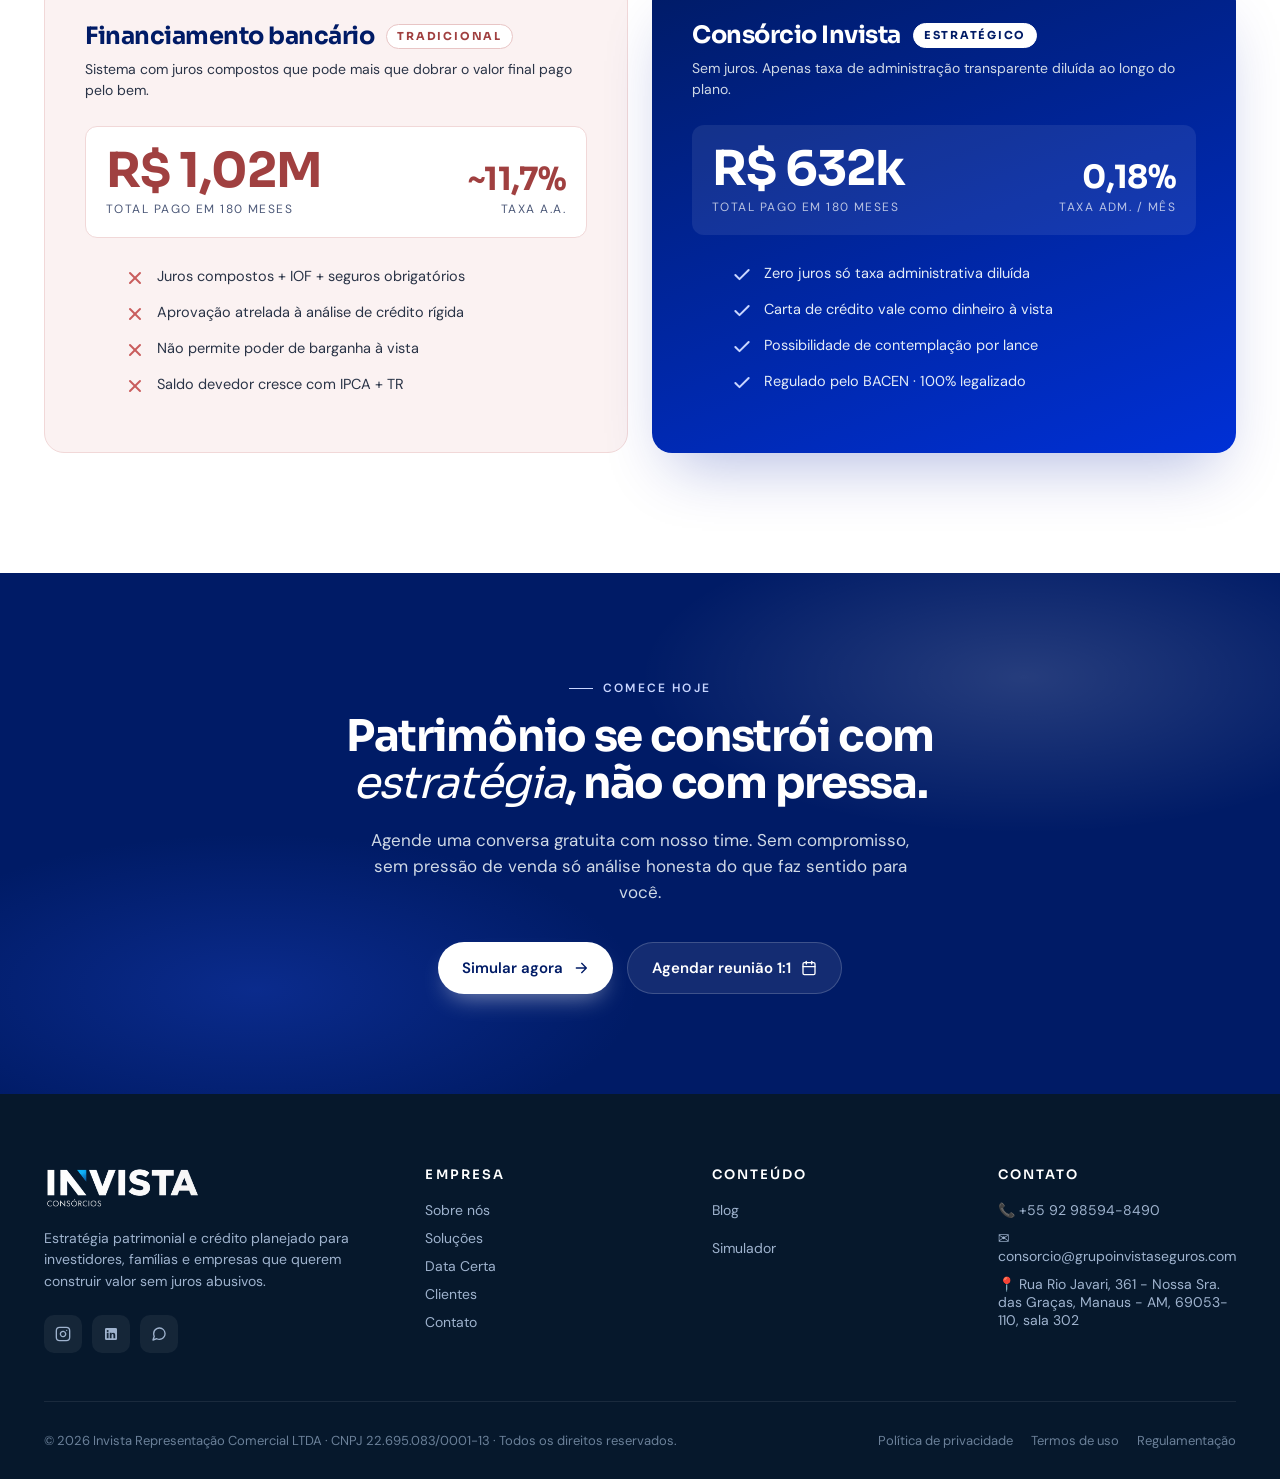
==== commit 8a63bc64: "Corrige link corrompido do botão WhatsApp flutuante para formato wa.me Co-Authored-By: Claude Sonnet" ====
--- a/index.html
+++ b/index.html
@@ -225,4 +225,4 @@
     </div>
   </div>
 </section>
-<footer><div class="container"><div class="foot-grid"><div><a href="index.html" class="logo" aria-label="Invista Consórcios"><picture><source type="image/webp" srcset="assets/invista-logo-white.webp"><img src="assets/invista-logo-white.png" alt="Invista Consórcios" loading="lazy" decoding="async"></picture></a><p>Estratégia patrimonial e crédito planejado para investidores, famílias e empresas que querem construir valor sem juros abusivos.</p><div class="soc"><a href="https://www.instagram.com/invistaconsorcios.br/" target="_blank" rel="noopener" aria-label="Instagram"><svg viewBox="0 0 24 24" fill="none" stroke="currentColor" stroke-width="2" stroke-linecap="round" stroke-linejoin="round"><rect x="2" y="2" width="20" height="20" rx="5"/><path d="M16 11.37A4 4 0 1 1 12.63 8 4 4 0 0 1 16 11.37z"/><line x1="17.5" y1="6.5" x2="17.51" y2="6.5"/></svg></a><a href="#" aria-label="LinkedIn"><svg viewBox="0 0 24 24" fill="currentColor"><path d="M19 3a2 2 0 0 1 2 2v14a2 2 0 0 1-2 2H5a2 2 0 0 1-2-2V5a2 2 0 0 1 2-2zM8.339 18.337V10.13H5.667v8.207zm-1.336-9.378a1.547 1.547 0 1 0 0-3.095 1.547 1.547 0 0 0 0 3.095zm11.336 9.378v-4.501c0-2.477-1.323-3.629-3.087-3.629a2.665 2.665 0 0 0-2.413 1.325v-1.402H10.18c.034.74 0 8.207 0 8.207h2.659v-4.583a1.815 1.815 0 0 1 .088-.649 1.456 1.456 0 0 1 1.364-.973c.964 0 1.348.734 1.348 1.81v4.395z"/></svg></a><a href="#" aria-label="WhatsApp"><svg viewBox="0 0 24 24" fill="none" stroke="currentColor" stroke-width="2" stroke-linecap="round" stroke-linejoin="round"><path d="M21 11.5a8.38 8.38 0 0 1-.9 3.8 8.5 8.5 0 0 1-7.6 4.7 8.38 8.38 0 0 1-3.8-.9L3 21l1.9-5.7a8.38 8.38 0 0 1-.9-3.8 8.5 8.5 0 0 1 4.7-7.6 8.38 8.38 0 0 1 3.8-.9h.5a8.48 8.48 0 0 1 8 8z"/></svg></a></div></div><div><h4>Empresa</h4><ul><li><a href="sobre.html">Sobre nós</a></li><li><a href="solucoes.html">Soluções</a></li><li><a href="data-certa.html" class="">Data Certa</a></li><li><a href="clientes.html">Clientes</a></li><li><a href="contato.html">Contato</a></li></ul></div><div><h4>Conteúdo</h4><ul><li><a href="blog.html">Blog</a></li><li></li><li><a href="data-certa.html#simulador">Simulador</a></li></ul></div><div><h4>Contato</h4><ul><li>📞 +55 92 98594-8490</li><li>✉ <a href="mailto:consorcio@grupoinvistaseguros.com">consorcio@grupoinvistaseguros.com</a></li><li>📍 Rua Rio Javari, 361 - Nossa Sra. das Graças, Manaus - AM, 69053-110, sala 302</li></ul></div></div><div class="foot-bottom"><div>© 2026 Invista Representação Comercial LTDA · CNPJ 22.695.083/0001-13 · Todos os direitos reservados.</div><div class="legal"><a href="privacidade.html">Política de privacidade</a><a href="termos.html">Termos de uso</a><a href="#">Regulamentação</a></div></div></div></footer><a class="wa" href="https://api.whatsapp.com/send/?phone=5592985948490href="https://wa.me/5592985948490?text=Ol%C3%A1%2C%20vim%20do%20site%20e%20gostaria%20de%20saber%20mais"text=Ol%C3%A1%2C+vim+do+site+e+gostaria+de+saber+maishref="https://wa.me/5592985948490?text=Ol%C3%A1%2C%20vim%20do%20site%20e%20gostaria%20de%20saber%20mais"type=phone_numberhref="https://wa.me/5592985948490?text=Ol%C3%A1%2C%20vim%20do%20site%20e%20gostaria%20de%20saber%20mais"app_absent=0" target="_blank" rel="noopener" aria-label="WhatsApp"><svg viewBox="0 0 24 24" fill="currentColor"><path d="M17.472 14.382c-.297-.149-1.758-.867-2.03-.967-.273-.099-.471-.148-.67.15-.197.297-.767.966-.94 1.164-.173.199-.347.223-.644.075-.297-.15-1.255-.463-2.39-1.475-.883-.788-1.48-1.761-1.653-2.059-.173-.297-.018-.458.13-.606.134-.133.298-.347.446-.52.149-.174.198-.298.298-.497.099-.198.05-.371-.025-.52-.075-.149-.669-1.612-.916-2.207-.242-.579-.487-.5-.669-.51-.173-.008-.371-.01-.57-.01-.198 0-.52.074-.792.372-.272.297-1.04 1.016-1.04 2.479 0 1.462 1.065 2.875 1.213 3.074.149.198 2.096 3.2 5.077 4.487.709.306 1.262.489 1.694.625.712.227 1.36.195 1.871.118.571-.085 1.758-.719 2.006-1.413.248-.694.248-1.289.173-1.413-.074-.124-.272-.198-.57-.347m-5.421 7.403h-.004a9.87 9.87 0 0 1-5.031-1.378l-.361-.214-3.741.982.998-3.648-.235-.374a9.86 9.86 0 0 1-1.51-5.26c.001-5.45 4.436-9.884 9.888-9.884 2.64 0 5.122 1.03 6.988 2.898a9.825 9.825 0 0 1 2.893 6.994c-.003 5.45-4.437 9.884-9.885 9.884m8.413-18.297A11.815 11.815 0 0 0 12.05 0C5.495 0 .16 5.335.157 11.892c0 2.096.547 4.142 1.588 5.945L.057 24l6.305-1.654a11.882 11.882 0 0 0 5.683 1.448h.005c6.554 0 11.89-5.335 11.893-11.893A11.821 11.821 0 0 0 20.464 3.488"/></svg></a><script src="assets/sim.js"></script><script>window.addEventListener("load",function(){var l=document.getElementById("page-loader");if(l){l.classList.add("hidden");setTimeout(function(){l.remove()},520);}});</script><script src="assets/anim.js"></script></body></html>+<footer><div class="container"><div class="foot-grid"><div><a href="index.html" class="logo" aria-label="Invista Consórcios"><picture><source type="image/webp" srcset="assets/invista-logo-white.webp"><img src="assets/invista-logo-white.png" alt="Invista Consórcios" loading="lazy" decoding="async"></picture></a><p>Estratégia patrimonial e crédito planejado para investidores, famílias e empresas que querem construir valor sem juros abusivos.</p><div class="soc"><a href="https://www.instagram.com/invistaconsorcios.br/" target="_blank" rel="noopener" aria-label="Instagram"><svg viewBox="0 0 24 24" fill="none" stroke="currentColor" stroke-width="2" stroke-linecap="round" stroke-linejoin="round"><rect x="2" y="2" width="20" height="20" rx="5"/><path d="M16 11.37A4 4 0 1 1 12.63 8 4 4 0 0 1 16 11.37z"/><line x1="17.5" y1="6.5" x2="17.51" y2="6.5"/></svg></a><a href="#" aria-label="LinkedIn"><svg viewBox="0 0 24 24" fill="currentColor"><path d="M19 3a2 2 0 0 1 2 2v14a2 2 0 0 1-2 2H5a2 2 0 0 1-2-2V5a2 2 0 0 1 2-2zM8.339 18.337V10.13H5.667v8.207zm-1.336-9.378a1.547 1.547 0 1 0 0-3.095 1.547 1.547 0 0 0 0 3.095zm11.336 9.378v-4.501c0-2.477-1.323-3.629-3.087-3.629a2.665 2.665 0 0 0-2.413 1.325v-1.402H10.18c.034.74 0 8.207 0 8.207h2.659v-4.583a1.815 1.815 0 0 1 .088-.649 1.456 1.456 0 0 1 1.364-.973c.964 0 1.348.734 1.348 1.81v4.395z"/></svg></a><a href="#" aria-label="WhatsApp"><svg viewBox="0 0 24 24" fill="none" stroke="currentColor" stroke-width="2" stroke-linecap="round" stroke-linejoin="round"><path d="M21 11.5a8.38 8.38 0 0 1-.9 3.8 8.5 8.5 0 0 1-7.6 4.7 8.38 8.38 0 0 1-3.8-.9L3 21l1.9-5.7a8.38 8.38 0 0 1-.9-3.8 8.5 8.5 0 0 1 4.7-7.6 8.38 8.38 0 0 1 3.8-.9h.5a8.48 8.48 0 0 1 8 8z"/></svg></a></div></div><div><h4>Empresa</h4><ul><li><a href="sobre.html">Sobre nós</a></li><li><a href="solucoes.html">Soluções</a></li><li><a href="data-certa.html" class="">Data Certa</a></li><li><a href="clientes.html">Clientes</a></li><li><a href="contato.html">Contato</a></li></ul></div><div><h4>Conteúdo</h4><ul><li><a href="blog.html">Blog</a></li><li></li><li><a href="data-certa.html#simulador">Simulador</a></li></ul></div><div><h4>Contato</h4><ul><li>📞 +55 92 98594-8490</li><li>✉ <a href="mailto:consorcio@grupoinvistaseguros.com">consorcio@grupoinvistaseguros.com</a></li><li>📍 Rua Rio Javari, 361 - Nossa Sra. das Graças, Manaus - AM, 69053-110, sala 302</li></ul></div></div><div class="foot-bottom"><div>© 2026 Invista Representação Comercial LTDA · CNPJ 22.695.083/0001-13 · Todos os direitos reservados.</div><div class="legal"><a href="privacidade.html">Política de privacidade</a><a href="termos.html">Termos de uso</a><a href="#">Regulamentação</a></div></div></div></footer><a class="wa" href="https://wa.me/5592985948490?text=Ol%C3%A1%2C%20vim%20do%20site%20e%20gostaria%20de%20saber%20mais" target="_blank" rel="noopener" aria-label="WhatsApp"><svg viewBox="0 0 24 24" fill="currentColor"><path d="M17.472 14.382c-.297-.149-1.758-.867-2.03-.967-.273-.099-.471-.148-.67.15-.197.297-.767.966-.94 1.164-.173.199-.347.223-.644.075-.297-.15-1.255-.463-2.39-1.475-.883-.788-1.48-1.761-1.653-2.059-.173-.297-.018-.458.13-.606.134-.133.298-.347.446-.52.149-.174.198-.298.298-.497.099-.198.05-.371-.025-.52-.075-.149-.669-1.612-.916-2.207-.242-.579-.487-.5-.669-.51-.173-.008-.371-.01-.57-.01-.198 0-.52.074-.792.372-.272.297-1.04 1.016-1.04 2.479 0 1.462 1.065 2.875 1.213 3.074.149.198 2.096 3.2 5.077 4.487.709.306 1.262.489 1.694.625.712.227 1.36.195 1.871.118.571-.085 1.758-.719 2.006-1.413.248-.694.248-1.289.173-1.413-.074-.124-.272-.198-.57-.347m-5.421 7.403h-.004a9.87 9.87 0 0 1-5.031-1.378l-.361-.214-3.741.982.998-3.648-.235-.374a9.86 9.86 0 0 1-1.51-5.26c.001-5.45 4.436-9.884 9.888-9.884 2.64 0 5.122 1.03 6.988 2.898a9.825 9.825 0 0 1 2.893 6.994c-.003 5.45-4.437 9.884-9.885 9.884m8.413-18.297A11.815 11.815 0 0 0 12.05 0C5.495 0 .16 5.335.157 11.892c0 2.096.547 4.142 1.588 5.945L.057 24l6.305-1.654a11.882 11.882 0 0 0 5.683 1.448h.005c6.554 0 11.89-5.335 11.893-11.893A11.821 11.821 0 0 0 20.464 3.488"/></svg></a><script src="assets/sim.js"></script><script>window.addEventListener("load",function(){var l=document.getElementById("page-loader");if(l){l.classList.add("hidden");setTimeout(function(){l.remove()},520);}});</script><script src="assets/anim.js"></script></body></html>
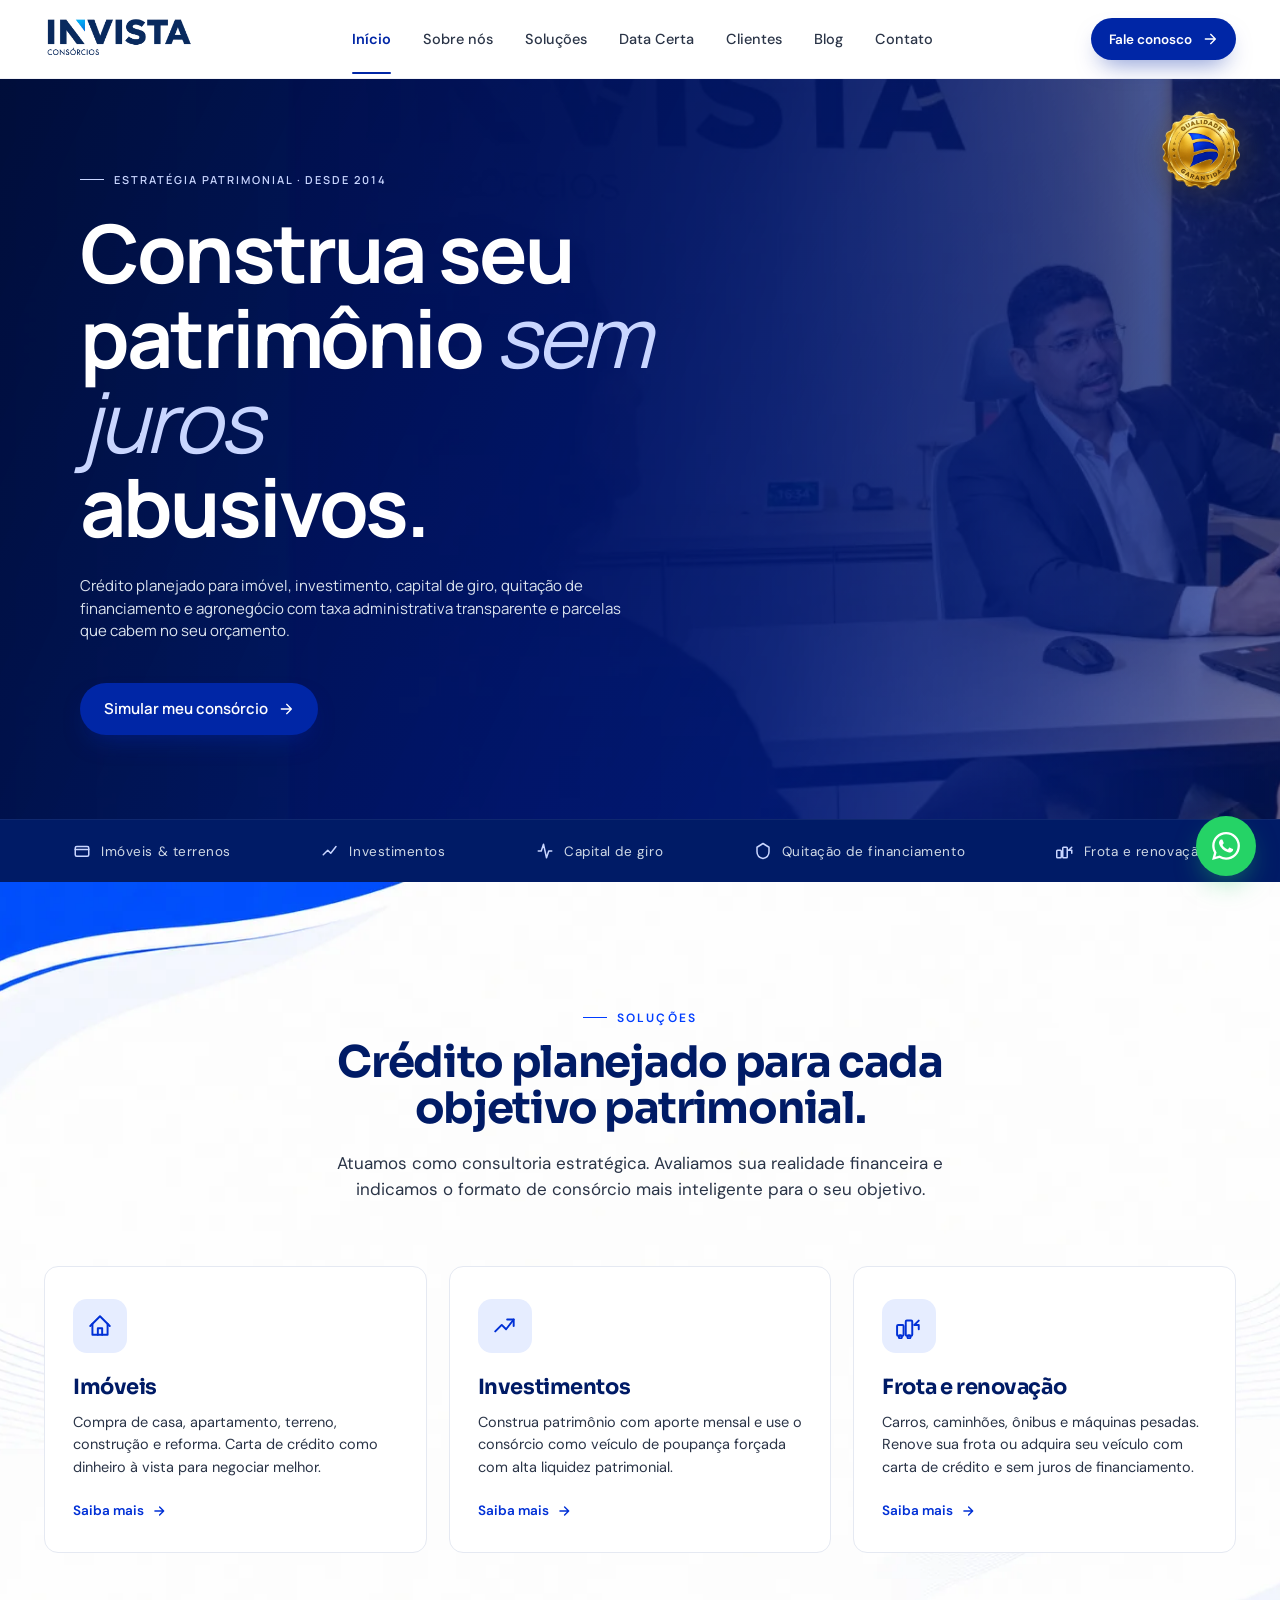
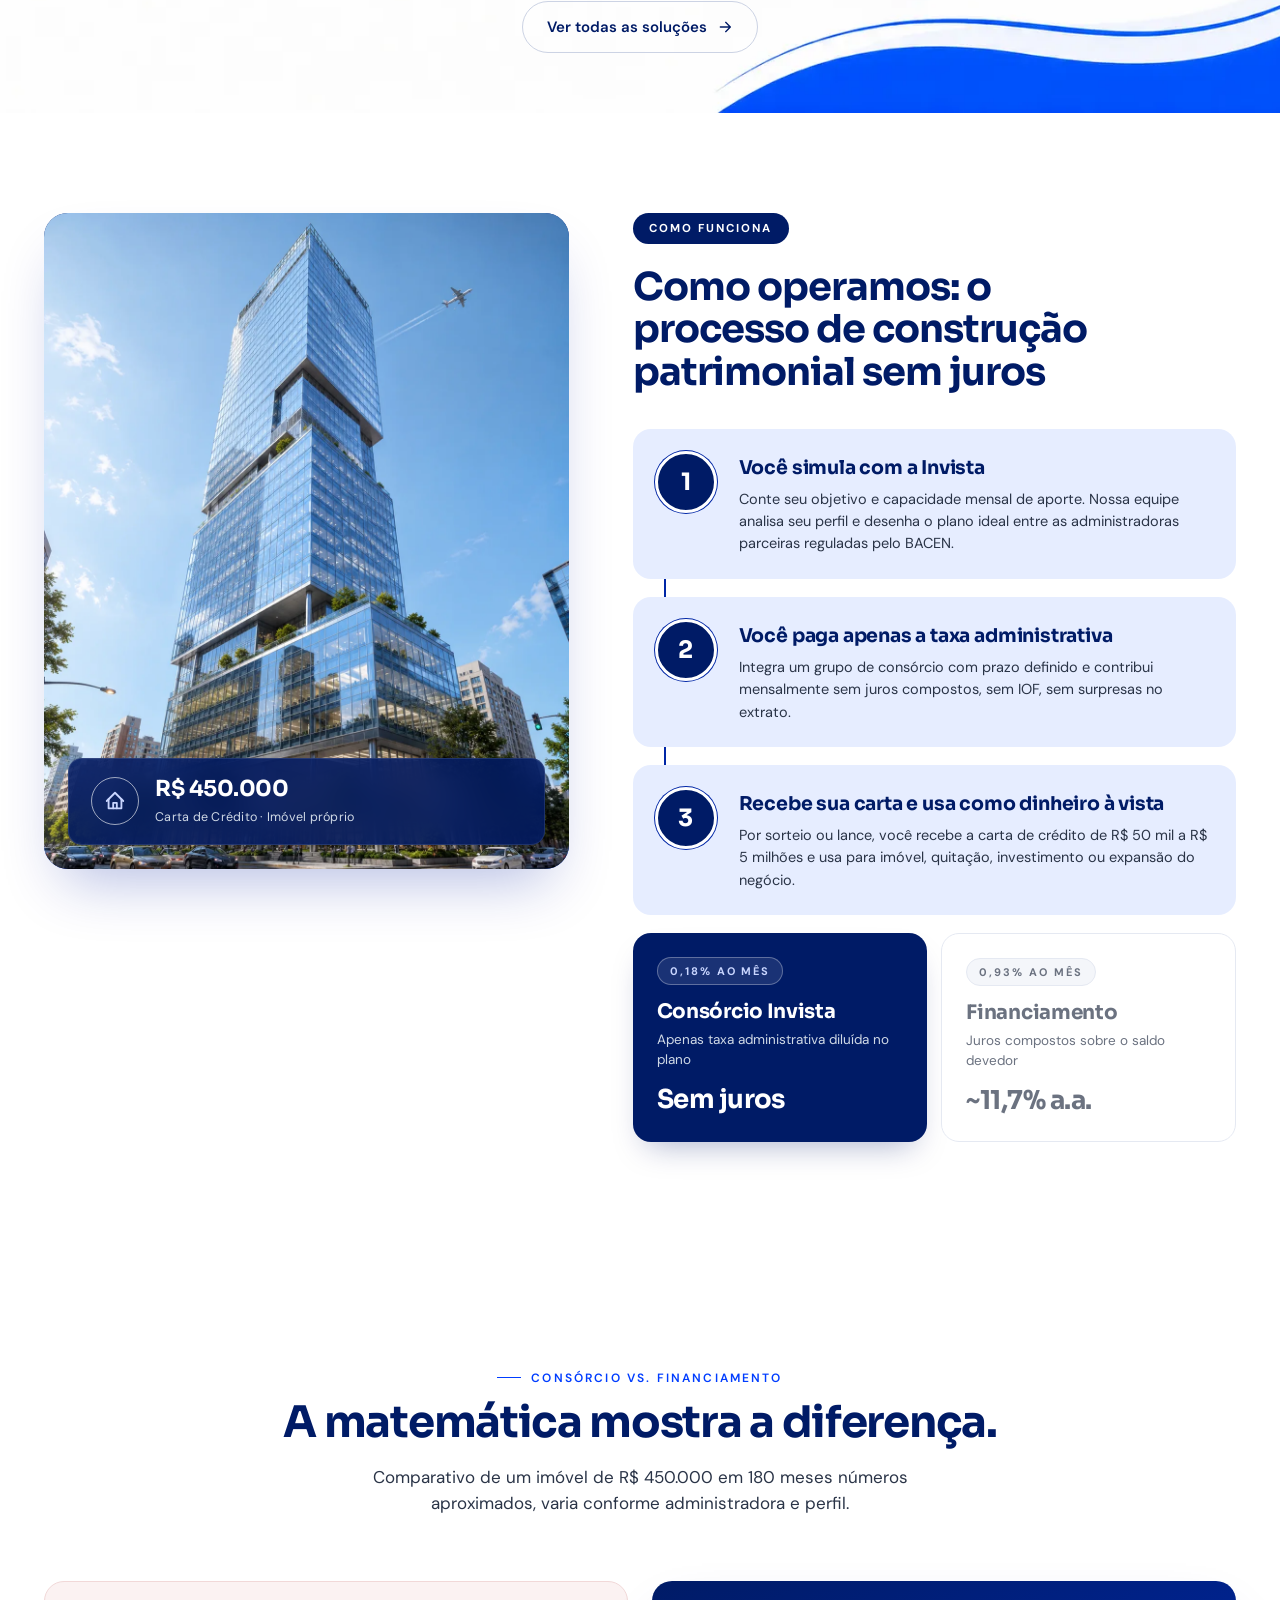
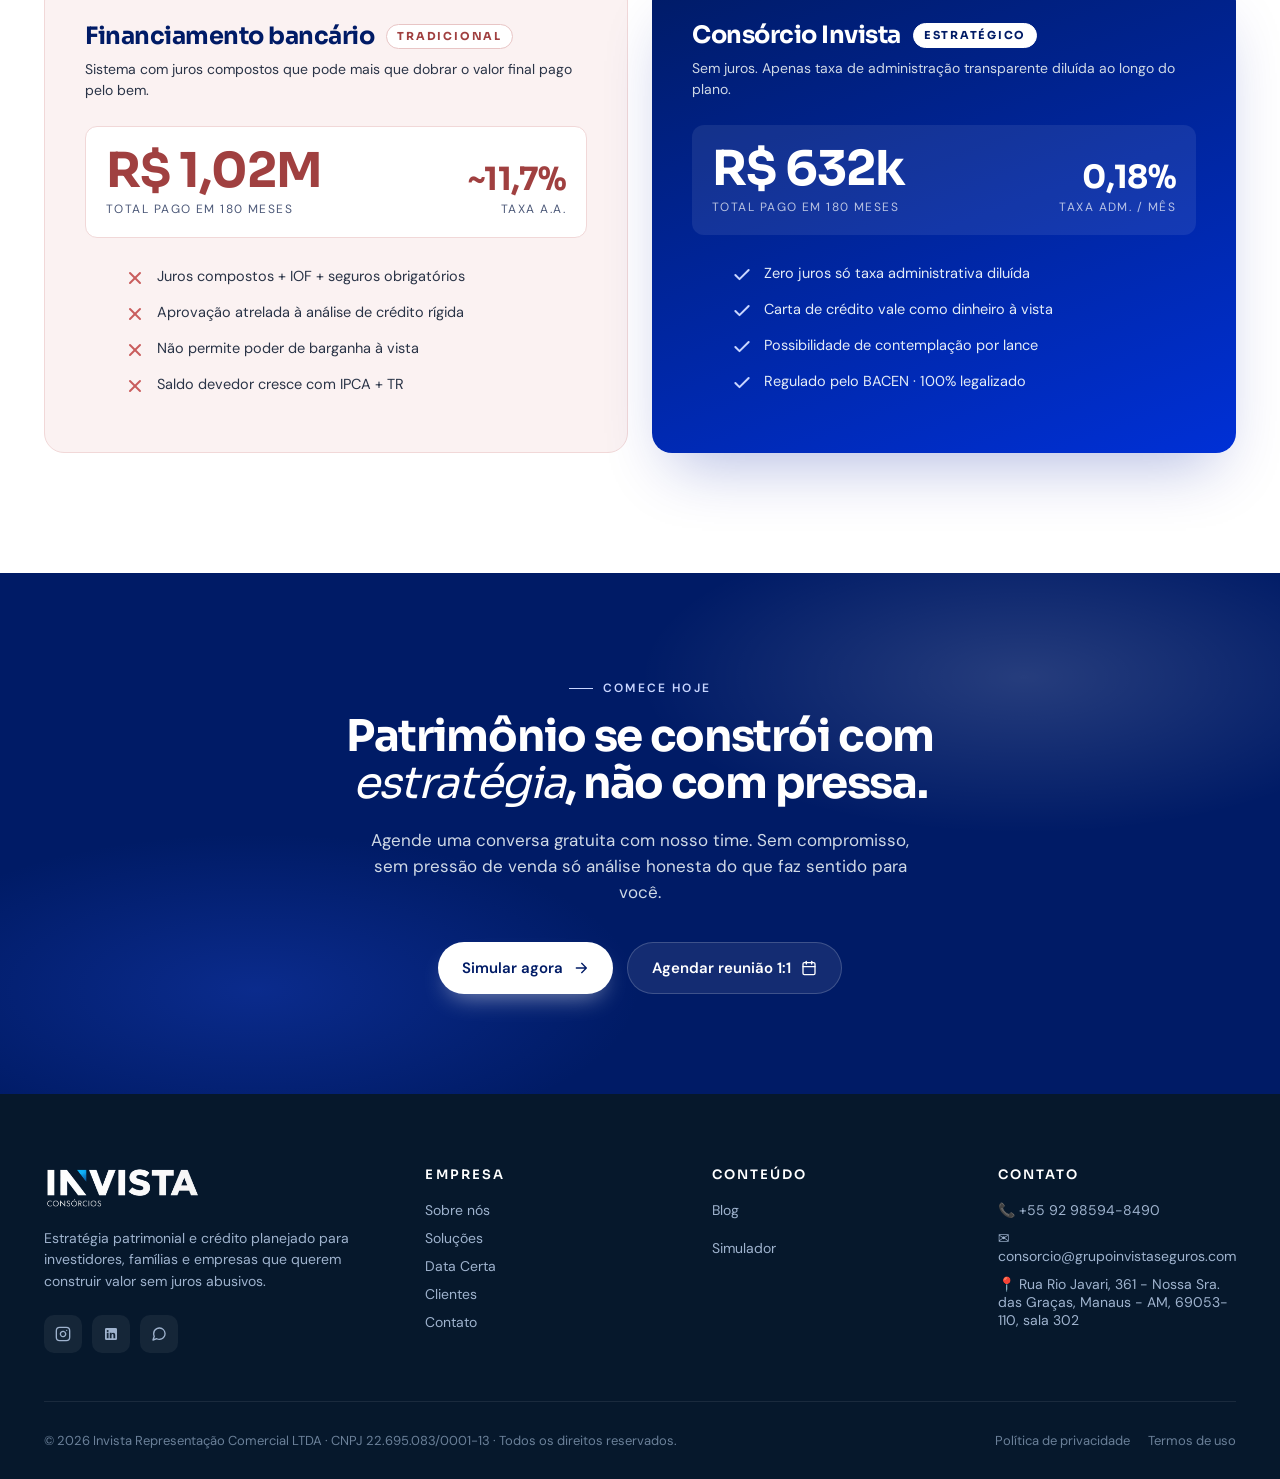
==== commit 58afadfd: "Remove botão Regulamentação placeholder do rodapé Co-Authored-By: Claude Sonnet 4.6 <noreply@anthrop" ====
--- a/index.html
+++ b/index.html
@@ -225,4 +225,4 @@
     </div>
   </div>
 </section>
-<footer><div class="container"><div class="foot-grid"><div><a href="index.html" class="logo" aria-label="Invista Consórcios"><picture><source type="image/webp" srcset="assets/invista-logo-white.webp"><img src="assets/invista-logo-white.png" alt="Invista Consórcios" loading="lazy" decoding="async"></picture></a><p>Estratégia patrimonial e crédito planejado para investidores, famílias e empresas que querem construir valor sem juros abusivos.</p><div class="soc"><a href="https://www.instagram.com/invistaconsorcios.br/" target="_blank" rel="noopener" aria-label="Instagram"><svg viewBox="0 0 24 24" fill="none" stroke="currentColor" stroke-width="2" stroke-linecap="round" stroke-linejoin="round"><rect x="2" y="2" width="20" height="20" rx="5"/><path d="M16 11.37A4 4 0 1 1 12.63 8 4 4 0 0 1 16 11.37z"/><line x1="17.5" y1="6.5" x2="17.51" y2="6.5"/></svg></a><a href="#" aria-label="LinkedIn"><svg viewBox="0 0 24 24" fill="currentColor"><path d="M19 3a2 2 0 0 1 2 2v14a2 2 0 0 1-2 2H5a2 2 0 0 1-2-2V5a2 2 0 0 1 2-2zM8.339 18.337V10.13H5.667v8.207zm-1.336-9.378a1.547 1.547 0 1 0 0-3.095 1.547 1.547 0 0 0 0 3.095zm11.336 9.378v-4.501c0-2.477-1.323-3.629-3.087-3.629a2.665 2.665 0 0 0-2.413 1.325v-1.402H10.18c.034.74 0 8.207 0 8.207h2.659v-4.583a1.815 1.815 0 0 1 .088-.649 1.456 1.456 0 0 1 1.364-.973c.964 0 1.348.734 1.348 1.81v4.395z"/></svg></a><a href="#" aria-label="WhatsApp"><svg viewBox="0 0 24 24" fill="none" stroke="currentColor" stroke-width="2" stroke-linecap="round" stroke-linejoin="round"><path d="M21 11.5a8.38 8.38 0 0 1-.9 3.8 8.5 8.5 0 0 1-7.6 4.7 8.38 8.38 0 0 1-3.8-.9L3 21l1.9-5.7a8.38 8.38 0 0 1-.9-3.8 8.5 8.5 0 0 1 4.7-7.6 8.38 8.38 0 0 1 3.8-.9h.5a8.48 8.48 0 0 1 8 8z"/></svg></a></div></div><div><h4>Empresa</h4><ul><li><a href="sobre.html">Sobre nós</a></li><li><a href="solucoes.html">Soluções</a></li><li><a href="data-certa.html" class="">Data Certa</a></li><li><a href="clientes.html">Clientes</a></li><li><a href="contato.html">Contato</a></li></ul></div><div><h4>Conteúdo</h4><ul><li><a href="blog.html">Blog</a></li><li></li><li><a href="data-certa.html#simulador">Simulador</a></li></ul></div><div><h4>Contato</h4><ul><li>📞 +55 92 98594-8490</li><li>✉ <a href="mailto:consorcio@grupoinvistaseguros.com">consorcio@grupoinvistaseguros.com</a></li><li>📍 Rua Rio Javari, 361 - Nossa Sra. das Graças, Manaus - AM, 69053-110, sala 302</li></ul></div></div><div class="foot-bottom"><div>© 2026 Invista Representação Comercial LTDA · CNPJ 22.695.083/0001-13 · Todos os direitos reservados.</div><div class="legal"><a href="privacidade.html">Política de privacidade</a><a href="termos.html">Termos de uso</a><a href="#">Regulamentação</a></div></div></div></footer><a class="wa" href="https://wa.me/5592985948490?text=Ol%C3%A1%2C%20vim%20do%20site%20e%20gostaria%20de%20saber%20mais" target="_blank" rel="noopener" aria-label="WhatsApp"><svg viewBox="0 0 24 24" fill="currentColor"><path d="M17.472 14.382c-.297-.149-1.758-.867-2.03-.967-.273-.099-.471-.148-.67.15-.197.297-.767.966-.94 1.164-.173.199-.347.223-.644.075-.297-.15-1.255-.463-2.39-1.475-.883-.788-1.48-1.761-1.653-2.059-.173-.297-.018-.458.13-.606.134-.133.298-.347.446-.52.149-.174.198-.298.298-.497.099-.198.05-.371-.025-.52-.075-.149-.669-1.612-.916-2.207-.242-.579-.487-.5-.669-.51-.173-.008-.371-.01-.57-.01-.198 0-.52.074-.792.372-.272.297-1.04 1.016-1.04 2.479 0 1.462 1.065 2.875 1.213 3.074.149.198 2.096 3.2 5.077 4.487.709.306 1.262.489 1.694.625.712.227 1.36.195 1.871.118.571-.085 1.758-.719 2.006-1.413.248-.694.248-1.289.173-1.413-.074-.124-.272-.198-.57-.347m-5.421 7.403h-.004a9.87 9.87 0 0 1-5.031-1.378l-.361-.214-3.741.982.998-3.648-.235-.374a9.86 9.86 0 0 1-1.51-5.26c.001-5.45 4.436-9.884 9.888-9.884 2.64 0 5.122 1.03 6.988 2.898a9.825 9.825 0 0 1 2.893 6.994c-.003 5.45-4.437 9.884-9.885 9.884m8.413-18.297A11.815 11.815 0 0 0 12.05 0C5.495 0 .16 5.335.157 11.892c0 2.096.547 4.142 1.588 5.945L.057 24l6.305-1.654a11.882 11.882 0 0 0 5.683 1.448h.005c6.554 0 11.89-5.335 11.893-11.893A11.821 11.821 0 0 0 20.464 3.488"/></svg></a><script src="assets/sim.js"></script><script>window.addEventListener("load",function(){var l=document.getElementById("page-loader");if(l){l.classList.add("hidden");setTimeout(function(){l.remove()},520);}});</script><script src="assets/anim.js"></script></body></html>+<footer><div class="container"><div class="foot-grid"><div><a href="index.html" class="logo" aria-label="Invista Consórcios"><picture><source type="image/webp" srcset="assets/invista-logo-white.webp"><img src="assets/invista-logo-white.png" alt="Invista Consórcios" loading="lazy" decoding="async"></picture></a><p>Estratégia patrimonial e crédito planejado para investidores, famílias e empresas que querem construir valor sem juros abusivos.</p><div class="soc"><a href="https://www.instagram.com/invistaconsorcios.br/" target="_blank" rel="noopener" aria-label="Instagram"><svg viewBox="0 0 24 24" fill="none" stroke="currentColor" stroke-width="2" stroke-linecap="round" stroke-linejoin="round"><rect x="2" y="2" width="20" height="20" rx="5"/><path d="M16 11.37A4 4 0 1 1 12.63 8 4 4 0 0 1 16 11.37z"/><line x1="17.5" y1="6.5" x2="17.51" y2="6.5"/></svg></a><a href="#" aria-label="LinkedIn"><svg viewBox="0 0 24 24" fill="currentColor"><path d="M19 3a2 2 0 0 1 2 2v14a2 2 0 0 1-2 2H5a2 2 0 0 1-2-2V5a2 2 0 0 1 2-2zM8.339 18.337V10.13H5.667v8.207zm-1.336-9.378a1.547 1.547 0 1 0 0-3.095 1.547 1.547 0 0 0 0 3.095zm11.336 9.378v-4.501c0-2.477-1.323-3.629-3.087-3.629a2.665 2.665 0 0 0-2.413 1.325v-1.402H10.18c.034.74 0 8.207 0 8.207h2.659v-4.583a1.815 1.815 0 0 1 .088-.649 1.456 1.456 0 0 1 1.364-.973c.964 0 1.348.734 1.348 1.81v4.395z"/></svg></a><a href="#" aria-label="WhatsApp"><svg viewBox="0 0 24 24" fill="none" stroke="currentColor" stroke-width="2" stroke-linecap="round" stroke-linejoin="round"><path d="M21 11.5a8.38 8.38 0 0 1-.9 3.8 8.5 8.5 0 0 1-7.6 4.7 8.38 8.38 0 0 1-3.8-.9L3 21l1.9-5.7a8.38 8.38 0 0 1-.9-3.8 8.5 8.5 0 0 1 4.7-7.6 8.38 8.38 0 0 1 3.8-.9h.5a8.48 8.48 0 0 1 8 8z"/></svg></a></div></div><div><h4>Empresa</h4><ul><li><a href="sobre.html">Sobre nós</a></li><li><a href="solucoes.html">Soluções</a></li><li><a href="data-certa.html" class="">Data Certa</a></li><li><a href="clientes.html">Clientes</a></li><li><a href="contato.html">Contato</a></li></ul></div><div><h4>Conteúdo</h4><ul><li><a href="blog.html">Blog</a></li><li></li><li><a href="data-certa.html#simulador">Simulador</a></li></ul></div><div><h4>Contato</h4><ul><li>📞 +55 92 98594-8490</li><li>✉ <a href="mailto:consorcio@grupoinvistaseguros.com">consorcio@grupoinvistaseguros.com</a></li><li>📍 Rua Rio Javari, 361 - Nossa Sra. das Graças, Manaus - AM, 69053-110, sala 302</li></ul></div></div><div class="foot-bottom"><div>© 2026 Invista Representação Comercial LTDA · CNPJ 22.695.083/0001-13 · Todos os direitos reservados.</div><div class="legal"><a href="privacidade.html">Política de privacidade</a><a href="termos.html">Termos de uso</a></div></div></div></footer><a class="wa" href="https://wa.me/5592985948490?text=Ol%C3%A1%2C%20vim%20do%20site%20e%20gostaria%20de%20saber%20mais" target="_blank" rel="noopener" aria-label="WhatsApp"><svg viewBox="0 0 24 24" fill="currentColor"><path d="M17.472 14.382c-.297-.149-1.758-.867-2.03-.967-.273-.099-.471-.148-.67.15-.197.297-.767.966-.94 1.164-.173.199-.347.223-.644.075-.297-.15-1.255-.463-2.39-1.475-.883-.788-1.48-1.761-1.653-2.059-.173-.297-.018-.458.13-.606.134-.133.298-.347.446-.52.149-.174.198-.298.298-.497.099-.198.05-.371-.025-.52-.075-.149-.669-1.612-.916-2.207-.242-.579-.487-.5-.669-.51-.173-.008-.371-.01-.57-.01-.198 0-.52.074-.792.372-.272.297-1.04 1.016-1.04 2.479 0 1.462 1.065 2.875 1.213 3.074.149.198 2.096 3.2 5.077 4.487.709.306 1.262.489 1.694.625.712.227 1.36.195 1.871.118.571-.085 1.758-.719 2.006-1.413.248-.694.248-1.289.173-1.413-.074-.124-.272-.198-.57-.347m-5.421 7.403h-.004a9.87 9.87 0 0 1-5.031-1.378l-.361-.214-3.741.982.998-3.648-.235-.374a9.86 9.86 0 0 1-1.51-5.26c.001-5.45 4.436-9.884 9.888-9.884 2.64 0 5.122 1.03 6.988 2.898a9.825 9.825 0 0 1 2.893 6.994c-.003 5.45-4.437 9.884-9.885 9.884m8.413-18.297A11.815 11.815 0 0 0 12.05 0C5.495 0 .16 5.335.157 11.892c0 2.096.547 4.142 1.588 5.945L.057 24l6.305-1.654a11.882 11.882 0 0 0 5.683 1.448h.005c6.554 0 11.89-5.335 11.893-11.893A11.821 11.821 0 0 0 20.464 3.488"/></svg></a><script src="assets/sim.js"></script><script>window.addEventListener("load",function(){var l=document.getElementById("page-loader");if(l){l.classList.add("hidden");setTimeout(function(){l.remove()},520);}});</script><script src="assets/anim.js"></script></body></html>
